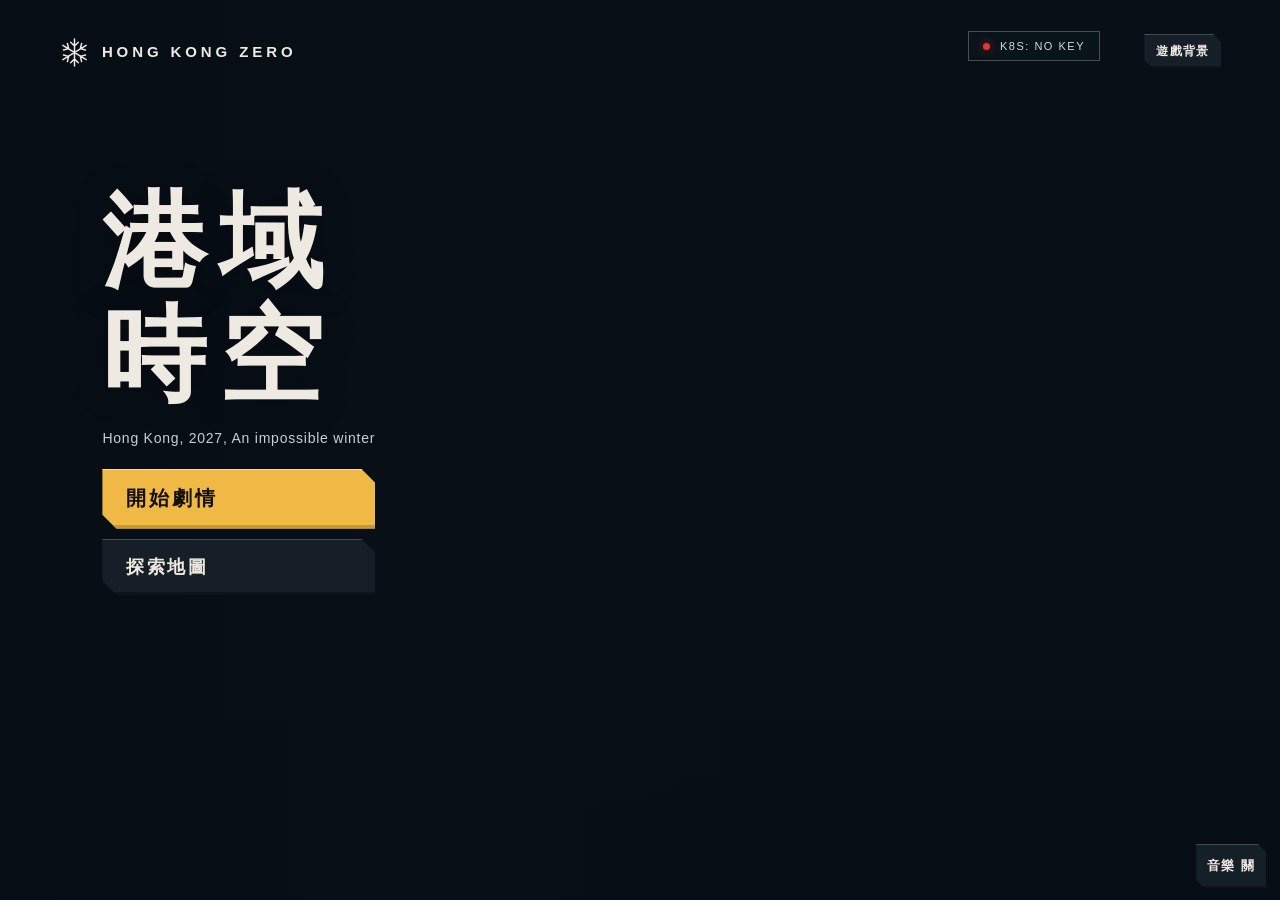
==== index.html @ 31a97dd7 "feat: Add Hong Kong Zero (hkzero) exercise client and update k8s-grader submodule" ====
<!doctype html>
<html lang="zh-Hant">
<head>
<meta charset="UTF-8"><meta name="viewport" content="width=device-width,initial-scale=1,viewport-fit=cover">
<meta name="theme-color" content="#101619"><link rel="icon" href="assets/icons/favicon.svg" type="image/svg+xml"><link rel="icon" href="assets/icons/favicon-32.png" sizes="32x32" type="image/png"><link rel="apple-touch-icon" href="assets/icons/apple-touch-icon.png"><title>港域時空 HONG KONG ZERO｜白夜銅鑼灣 Whiteout Causewaybay・逆火尖沙咀・風滿彌敦道</title>
<meta name="description" content="港域時空 Hong Kong Zero 是免費香港實景第一人稱射擊網頁遊戲，收錄《白夜銅鑼灣 Whiteout Causewaybay》、《逆火尖沙咀 Counterfire Tsim Sha Tsui》與《風滿彌敦道 Gale Nathan Road》。在 SOGO、電車軌、維港及旺角街區探索、完成任務，或自由雪夜漫遊。支援電腦與手機瀏覽器，無需安裝。">
<link rel="canonical" href="https://hongkongzero.com/">
<meta property="og:type" content="website">
<meta property="og:locale" content="zh_HK">
<meta property="og:title" content="港域時空 HONG KONG ZERO">
<meta property="og:description" content="港域時空 Hong Kong Zero 是免費香港實景第一人稱射擊網頁遊戲，收錄《白夜銅鑼灣 Whiteout Causewaybay》、《逆火尖沙咀 Counterfire Tsim Sha Tsui》與《風滿彌敦道 Gale Nathan Road》。在 SOGO、電車軌、維港及旺角街區探索、完成任務，或自由雪夜漫遊。支援電腦與手機瀏覽器，無需安裝。">
<meta property="og:url" content="https://hongkongzero.com/">
<meta property="og:image" content="https://hongkongzero.com/assets/illustrations/og-hong-kong-zero-v3.jpg">
<meta property="og:image:width" content="1200">
<meta property="og:image:height" content="630">
<meta property="og:image:type" content="image/jpeg">
<meta property="og:image:alt" content="港域時空 HONG KONG ZERO：大雪中駛向銅鑼灣的電車與夜街">
<meta name="twitter:card" content="summary_large_image">
<meta name="twitter:title" content="港域時空 HONG KONG ZERO">
<meta name="twitter:description" content="港域時空 Hong Kong Zero 是免費香港實景第一人稱射擊網頁遊戲，收錄《白夜銅鑼灣 Whiteout Causewaybay》、《逆火尖沙咀 Counterfire Tsim Sha Tsui》與《風滿彌敦道 Gale Nathan Road》。在 SOGO、電車軌、維港及旺角街區探索、完成任務，或自由雪夜漫遊。支援電腦與手機瀏覽器，無需安裝。">
<meta name="twitter:image" content="https://hongkongzero.com/assets/illustrations/og-hong-kong-zero-v3.jpg">

<link rel="stylesheet" href="./k8s-overlay.css">
<style>:root{color-scheme:dark;--paper:#eeeae1;--muted:#8f9a9e;--red:#bb423b;--line:#ffffff25}*{box-sizing:border-box}html,body{margin:0;width:100%;height:100%;overflow:hidden;background:#0c1115;color:var(--paper);font-family:"Helvetica Neue",Arial,"PingFang TC",sans-serif}button{font:inherit;color:inherit;cursor:pointer;border:0;border-radius:0;transition:background .2s,color .2s,transform .2s}button:focus-visible{outline:2px solid #ed7668;outline-offset:5px}button:active{transform:translateY(1px)}[hidden]{display:none!important}#world{display:block;width:100%;height:100%;touch-action:none;cursor:none}#vignette,#grain,#damage,#flash{position:fixed;inset:0;pointer-events:none}#vignette{background:radial-gradient(ellipse at 55% 47%,transparent 30%,#04090c99 100%)}#grain{opacity:.065;background-image:url("data:image/svg+xml,%3Csvg viewBox='0 0 160 160' xmlns='http://www.w3.org/2000/svg'%3E%3Cfilter id='n'%3E%3CfeTurbulence type='fractalNoise' baseFrequency='.9' numOctaves='3' stitchTiles='stitch'/%3E%3C/filter%3E%3Cpath fill='%23fff' filter='url(%23n)' opacity='.55' d='M0 0h160v160H0z'/%3E%3C/svg%3E");z-index:3}#damage{box-shadow:inset 0 0 150px 35px #a52320;opacity:0;z-index:4}#flash{background:#efb275;opacity:0;mix-blend-mode:screen;z-index:2}.screen{position:fixed;inset:0;z-index:5}#menu{background:linear-gradient(90deg,#090e14ed 0%,#0b1018c4 27%,#11171c40 56%,transparent 78%),linear-gradient(0deg,#090e14c7,transparent 25%)}.mast{position:absolute;left:4.6%;right:4.6%;top:34px;display:flex;justify-content:space-between;align-items:center}.brand{display:flex;align-items:center;gap:12px;font-size:13px;letter-spacing:3px;font-weight:600}.brand-mark{font-size:31px;line-height:1}.brand-sub{font-size:9px;letter-spacing:1.8px;color:#8f999e;margin-left:16px}.weather{font-size:11px;letter-spacing:2px;display:flex;align-items:center;gap:13px}.live-dot{width:5px;height:5px;background:#dae3dc;border-radius:50%;box-shadow:0 0 8px #fff6}.divider{color:#a7ada855}.weather-label{font-size:9px;color:#8d9da3;letter-spacing:1px}.title-block{position:absolute;left:8%;top:18%;}.eyebrow{display:flex;align-items:center;gap:14px;font-size:10px;letter-spacing:2px;color:#b6c0c2}.red-line{display:inline-block;width:28px;height:2px;background:var(--red)}h1{margin:25px 0 11px;font-family:"Songti TC","Noto Serif CJK TC","PMingLiU",serif;font-size:clamp(70px,8.1vw,128px);letter-spacing:.12em;line-height:1.08;font-weight:600;text-shadow:0 3px 35px #0004}h1 span{display:block;margin-top:2px}.english-title{font-size:13px;letter-spacing:6px;margin-top:23px;color:#c9cece}.intro{font-size:13px;line-height:2;color:#aab4b9;margin:28px 0 27px;letter-spacing:1.2px}.menu-actions{display:flex;gap:12px;flex-wrap:wrap}.primary,.secondary{height:49px;min-width:168px;padding:0 22px;display:flex;align-items:center;justify-content:space-between;gap:28px;font-size:12px;letter-spacing:1.2px}.primary{background:var(--paper);color:#171d22}.primary:hover{background:#fff}.primary span,.secondary span{font-size:19px}.secondary{border:1px solid #8b99985a;background:#1a22273b}.secondary:hover{background:#dbe5e01c}.entry-note{font-size:9px;color:#75878d;letter-spacing:1px;margin-top:16px}.location-card{position:absolute;right:5%;bottom:17%;width:236px;padding:20px 0 0;text-shadow:0 2px 9px #000}.location-kicker{font-size:9px;letter-spacing:2.5px;color:#c7d1d3}.location-name{font-size:25px;letter-spacing:4px;margin-top:15px}.location-name span{display:block;font-size:10px;color:#a5b2b7;letter-spacing:2px;margin-top:9px}.location-rule{height:1px;background:#bbc8cb55;margin:20px 0}.location-card p{color:#b3bfc3;font-size:11px;line-height:1.9;letter-spacing:1px}.location-card button{background:transparent;display:flex;justify-content:space-between;width:100%;padding:12px 0 0;font-size:10px;letter-spacing:2px}.location-card button:hover{color:#fff}.location-card button span{font-size:15px}#hud{position:fixed;inset:0;z-index:4;pointer-events:none;text-shadow:0 2px 10px #000}#hud button{pointer-events:auto}.hud-top{display:flex;justify-content:space-between;position:absolute;left:35px;right:35px;top:31px}.objective{border-left:2px solid #d2d8d7;padding-left:16px;display:flex;flex-direction:column;gap:9px}.overline{font-size:9px;letter-spacing:2px;color:#a4b2ba}.objective strong{font-size:17px;letter-spacing:3px;font-weight:500}.objective>span:last-of-type{font-size:10px;color:#b1bdc2;letter-spacing:1px}.top-actions{display:flex;align-items:flex-start;gap:14px}.top-actions button{font-size:10px;background:#0a101666;padding:9px 12px;letter-spacing:1px;border:1px solid #fff2}kbd{font:8px monospace;border:1px solid #ffffff40;padding:2px;margin-left:7px}#compass{position:absolute;top:31px;left:50%;transform:translateX(-50%);display:flex;gap:15px;color:#c1c9cc;font-size:9px;letter-spacing:2px}#compass b{color:#fff4;font-weight:300}#crosshair{position:absolute;left:50%;top:50%;width:0;height:0}#crosshair i{position:absolute;background:#f1eee6c7;width:8px;height:1px}#crosshair i:nth-child(1){left:-15px}#crosshair i:nth-child(2){left:7px}#crosshair i:nth-child(3){transform:rotate(90deg);left:-4px;top:-11px}#crosshair i:nth-child(4){transform:rotate(90deg);left:-4px;top:11px}#crosshair b{position:absolute;width:2px;height:2px;background:#fff;left:-1px;top:-1px}#hitmarker{position:absolute;top:50%;left:50%;width:0;height:0;transform:translate(-50%,-50%);opacity:0;--tick:#f4f1ea;--gap:9px;--len:9px}#hitmarker i{position:absolute;left:0;top:0;width:var(--len);height:1.5px;background:var(--tick);box-shadow:0 0 6px #000c;transform-origin:0 50%}#hitmarker i:nth-child(1){transform:rotate(-135deg) translateX(var(--gap))}#hitmarker i:nth-child(2){transform:rotate(-45deg) translateX(var(--gap))}#hitmarker i:nth-child(3){transform:rotate(45deg) translateX(var(--gap))}#hitmarker i:nth-child(4){transform:rotate(135deg) translateX(var(--gap))}#hitmarker.head{--tick:#f2c46a}#hitmarker.kill{--tick:#ff4a3a;--gap:12px;--len:13px}#hitmarker.kill i{height:2.5px;box-shadow:0 0 10px #ff3a2899,0 0 6px #000c}#notification{position:absolute;left:50%;top:26%;transform:translateX(-50%);font-size:14px;letter-spacing:3px;text-align:center;opacity:0;transition:opacity .3s;width:80%}#notification.show{opacity:1}#interaction{position:absolute;left:50%;top:61%;transform:translateX(-50%);font-size:12px;letter-spacing:2px;color:#d5e9e1}.hud-bottom{position:absolute;bottom:31px;left:35px;right:35px;display:flex;align-items:flex-end;justify-content:space-between}.health-panel{width:150px}.health-value{display:flex;gap:10px;align-items:baseline;margin-top:6px}.health-value>span{font-size:20px;color:#b8cac6}.health-value strong{font-size:33px;font-weight:300;font-variant-numeric:tabular-nums}.health-value small{font-size:9px;color:#a2b1b8}.health-track{height:2px;width:120px;background:#fff2;margin-top:9px}.health-track i{display:block;background:#d6e1dc;width:100%;height:100%;transition:width .2s}.bottom-hint{font-size:9px;letter-spacing:1.5px;color:#acb9be;padding-bottom:4px}.bottom-hint span{margin:0 10px;color:#fff4}.ammo-panel{text-align:right}.ammo-panel strong{font-size:44px;font-weight:300;font-variant-numeric:tabular-nums;letter-spacing:2px}.ammo-total{font-size:17px;color:#8e9da5}.ammo-panel>span:last-child{font-size:8px;letter-spacing:2px;color:#99a8ae}#reload-progress{position:absolute;left:50%;top:56%;width:80px;height:2px;transform:translateX(-50%);background:#fff2;display:none}#reload-progress i{height:100%;display:block;background:#dce8e2}#radar{position:absolute;right:35px;top:110px;width:115px;height:115px;opacity:.8}.modal-backdrop{position:fixed;inset:0;z-index:10;background:#071017c9;backdrop-filter:blur(12px);display:grid;place-items:center;padding:24px}.modal{width:min(100%,420px)}.modal h2{font-family:"Songti TC",serif;font-size:48px;letter-spacing:6px;font-weight:500;margin:20px 0}.modal p{font-size:12px;line-height:2;color:#aabac2;margin-bottom:25px;letter-spacing:1px}.modal>.primary,.modal>.secondary{width:100%;margin-top:10px}.modal-note{font-size:10px!important;line-height:2;color:#7e939d!important;margin-top:23px;letter-spacing:.5px}.control-row{display:flex;justify-content:space-between;border-bottom:1px solid #fff2;padding:13px 0;font-size:11px;color:#99adb8}.control-row b{color:#d5dedf;letter-spacing:1px;font-size:10px}.help-modal h2{font-size:40px;margin-bottom:18px}.help-modal p{margin:20px 0 10px}.results-grid{display:grid;grid-template-columns:1fr 1fr 1fr;border-top:1px solid #fff2;border-bottom:1px solid #fff2;padding:24px 0;margin:25px 0}.results-grid span{display:block;font-size:10px;color:#9daeb7;letter-spacing:2px}.results-grid strong{font-size:30px;display:block;margin-top:12px;font-weight:300}#boot,#error{position:fixed;inset:0;z-index:25;background:#10171c;display:flex;flex-direction:column;align-items:center;justify-content:center}#boot p{letter-spacing:8px;margin:22px 0 10px;font-family:"Songti TC",serif;font-size:22px}#boot small{font-size:10px;letter-spacing:2px;color:#7b919c}#error{padding:32px;text-align:center}#error p{line-height:2;color:#aabac3}#touch-controls{display:none}body.is-exploring .ammo-panel{opacity:1}@media(max-height:730px) and (min-width:801px){.title-block{top:20%}h1{font-size:84px;margin-top:18px}.english-title{margin-top:14px}.intro{margin:18px 0;font-size:12px}.location-card{bottom:14%}}@media(max-width:800px){.brand-sub,.weather-label,.location-card{display:none}.mast{top:23px;left:6%;right:6%}.brand{font-size:11px;gap:9px;letter-spacing:2px}.weather{font-size:9px;gap:7px;letter-spacing:1px}.title-block{left:8%;top:22%}h1{font-size:clamp(66px,15vw,105px)}.eyebrow{font-size:8px;letter-spacing:1.4px}.english-title{font-size:11px;letter-spacing:4px}.intro{font-size:12px}.menu-actions{gap:9px}.primary,.secondary{min-width:140px;padding:0 17px;font-size:11px}.entry-note{font-size:8px}.hud-top{left:20px;right:20px;top:20px}.hud-bottom{left:20px;right:20px;bottom:25px}.bottom-hint,#compass{display:none}#radar{top:90px;right:20px;width:80px;height:80px}.top-actions{gap:5px}.top-actions button{font-size:9px;padding:8px}.objective strong{font-size:14px}.objective{gap:7px;padding-left:12px}.objective>span:last-of-type{font-size:9px}.overline{font-size:8px}.health-panel{width:120px}.ammo-panel strong{font-size:35px}}@media(max-height:550px){.title-block{top:21%;}.title-block h1{font-size:58px;display:flex;gap:4px;margin:15px 0}.title-block h1 span{display:inline}.english-title{margin-top:5px;font-size:9px}.intro{margin:13px 0;font-size:10px}.primary,.secondary{height:39px}.entry-note{margin-top:10px}.location-card{display:none}.mast{top:15px}.modal h2{font-size:32px;margin:12px 0}.modal p{margin:10px 0}.modal-note{margin-top:10px}.control-row{padding:7px}.help-modal{max-height:95vh;overflow:auto}.hud-bottom{bottom:18px}}

.fire-hint{margin-bottom:12px;font-size:12px;letter-spacing:.5px;color:#eeeae1;text-shadow:0 1px 4px #000,0 2px 12px #000}.fire-hint small{display:block;margin-top:4px;font-size:10px;color:#b9c6cc}body.is-exploring .fire-hint{display:block}

.map-backdrop{position:fixed;inset:0;z-index:15;background:#071017ed;display:grid;place-items:center;padding:18px;backdrop-filter:blur(10px)}.map-sheet{width:min(720px,100%);height:100%;max-height:1050px;display:flex;flex-direction:column;min-height:0}.map-header{display:flex;align-items:center;justify-content:space-between;gap:16px}.map-header h2{font-size:26px;letter-spacing:4px;margin:8px 0}.map-header p{font-size:12px;color:#adbdbf;margin:0 0 12px}.map-header button{background:#20313a;border:1px solid #b3c4c44d;padding:12px;font-size:11px;white-space:nowrap}#map-canvas{display:block;min-height:0;flex:1;width:100%;object-fit:contain}.map-legend{display:flex;justify-content:center;gap:20px;padding-top:12px;font-size:11px;color:#faf6de}.enemy-key{color:#ef927d}.exit-key{color:#b0f0cd}.map-note{text-align:center;font-size:10px;line-height:1.8;letter-spacing:1px;color:#9bafb7;margin:10px 0 0}@media(max-width:600px){.map-header h2{font-size:21px}.map-header button{padding:9px}.map-legend{gap:12px;font-size:10px}.fire-hint{font-size:10px}.health-panel{width:100px}.hud-top{left:14px;right:14px}.top-actions kbd{display:none}.objective strong{font-size:12px;letter-spacing:1px}.objective{max-width:52%}.objective>span:last-of-type{line-height:1.6}}

#hud::before{content:"";position:absolute;inset:0;z-index:-1;pointer-events:none;background:linear-gradient(0deg,#071018a8,transparent 25%,transparent 78%,#07101855)}.fire-hint{display:inline-block;padding:7px 10px;background:#0b1b27b8;border-left:2px solid #d6e6ed}.ammo-panel{color:#f5f3ed}.ammo-panel .overline,.ammo-panel #reload-label{color:#d1dce3}

.map-note a{color:#c6d6df;text-underline-offset:3px}

.quality-setting{display:flex;align-items:center;gap:12px;margin:18px 0 10px;font-size:12px;color:#c4cecf;letter-spacing:.06em}.quality-setting select{font:inherit;color:#eeeae1;background:#172129;border:1px solid #ffffff40;padding:7px 10px;border-radius:2px}.quality-setting select:focus-visible{outline:2px solid #d88b75;outline-offset:3px}
@media(max-height:730px) and (min-width:801px){.title-block{top:17%}.title-block h1{font-size:74px}.title-block .entry-note{margin-top:8px}}
/* Composited motion starts before the large offline model bundle is parsed. */
#boot{overflow:hidden;background:radial-gradient(ellipse at 50% 40%,#1c303a 0%,#0b1219 70%);isolation:isolate}#boot .eyebrow{font-size:10px;letter-spacing:.3em;color:#92a6b2;margin-top:32px}#boot>p{margin:19px 0 25px;font-size:27px;letter-spacing:.38em}.boot-emblem{position:relative;width:78px;height:78px;display:grid;place-items:center}.boot-emblem span{font-size:42px;color:#e2e8e2;width:100%;height:100%;display:flex;align-items:center;justify-content:center;animation:snow-turn 16s linear infinite;will-change:transform}.boot-emblem i{position:absolute;inset:0;border:1px solid #809ca832;border-top-color:#cddcdd;border-radius:50%;animation:snow-turn 2.4s linear infinite;will-change:transform}.boot-track{height:2px;width:min(260px,65vw);background:#819aab29;overflow:hidden;margin-bottom:20px}.boot-track i{display:block;width:0;height:100%;background:#e0e7de;transition:width .15s linear}#boot-percent{font-size:12px;color:#dbe5e8;font-variant-numeric:tabular-nums;margin:-12px 0 14px}#boot small{font-size:12px;color:#b3c2c9;letter-spacing:.13em}.boot-note{margin-top:11px;font-size:10px;color:#728793;letter-spacing:.08em}.boot-snow{position:absolute;inset:0;z-index:-1;overflow:hidden;pointer-events:none}.boot-snow i{position:absolute;inset:-100% -10% 0;background-image:radial-gradient(circle at 10% 20%,#e9f4f9 1px,transparent 2px),radial-gradient(circle at 70% 60%,#cde0ee 1px,transparent 2px),radial-gradient(circle at 45% 90%,#a5c2d2 1px,transparent 2px);background-size:251px 271px;opacity:.24;animation:boot-fall 15s linear infinite;will-change:transform}.boot-snow i:nth-child(2){background-size:383px 367px;animation-duration:22s;animation-delay:-9s;opacity:.16}.boot-snow i:nth-child(3){background-size:173px 223px;animation-duration:10s;animation-delay:-4s;opacity:.1}@keyframes snow-turn{to{transform:rotate(360deg)}}@keyframes loading-sweep{from{transform:translateX(-110%)}to{transform:translateX(350%)}}@keyframes boot-fall{to{transform:translate(4%,50%)}}.briefing-screen{z-index:12;overflow:auto;display:grid;place-items:center;padding:32px;background:linear-gradient(110deg,#0b131cf5,#101c27ef 60%,#122332d9)}.briefing-sheet{width:min(740px,100%);padding:20px 0}.briefing-meta{color:#c4a681;font-size:12px;letter-spacing:.22em;margin:27px 0 15px}.briefing-sheet h2{font-family:'Songti TC','Noto Serif TC',serif;font-size:clamp(29px,4vw,46px);font-weight:500;letter-spacing:.12em;line-height:1.45;margin:0 0 22px}.briefing-story{font-size:14px;line-height:1.95;color:#c2ced3;max-width:650px;margin:10px 0}.briefing-order{border-left:2px solid #b58964;padding:14px 20px;margin:24px 0;background:#b1c5d209}.briefing-order>span{font-size:10px;letter-spacing:.22em;color:#c4a681;display:block;margin-bottom:8px}.briefing-order strong{font-size:19px;letter-spacing:.1em;font-weight:500}.briefing-order p{font-size:12px;color:#98adb9;line-height:1.8;margin:8px 0 0}.briefing-controls{display:flex;flex-wrap:wrap;gap:9px 24px;font-size:11px;color:#879da9;line-height:1.8}.briefing-controls b{color:#c8d4d8;font-weight:500}.briefing-actions{display:flex;gap:12px;margin-top:25px}.briefing-actions .primary{width:230px}.briefing-actions .secondary{width:100px}.briefing-fiction{display:block;font-size:10px;color:#778a96;margin-top:17px;letter-spacing:.06em}@media(max-height:750px){.briefing-screen{padding:16px 30px}.briefing-sheet{padding:4px 0}.briefing-meta{margin-top:17px}.briefing-sheet h2{font-size:30px;margin-bottom:12px}.briefing-order{margin:16px 0}.briefing-actions{margin-top:16px}}@media(prefers-reduced-motion:reduce){.boot-snow i,.boot-emblem span,.boot-emblem i,.boot-track i{animation:none}.boot-track i{transition:none}}

/* Narrative illustrations remain DOM images: no WebGL textures or live effects. */
.illustrated-screen{isolation:isolate;background:#0a1118;overflow-y:auto;display:flex;align-items:center;justify-content:flex-start;padding:48px 6%;backdrop-filter:none}
.story-art{position:fixed;inset:0;width:100%;height:100%;object-fit:cover;object-position:65% center;z-index:-2;pointer-events:none}
.illustrated-screen::before{content:"";position:fixed;inset:0;z-index:-1;pointer-events:none;background:linear-gradient(90deg,#080f17fa 0%,#080f17f2 30%,#080f17d9 43%,#080f1750 65%,#080f1710 100%),linear-gradient(0deg,#070d1666,transparent 30%)}
.illustrated-screen .briefing-sheet{width:min(510px,46%);padding:0;margin:auto 0}
.illustrated-screen .briefing-story{color:#cbd4d9;font-size:13px}
.illustrated-screen .briefing-sheet h2{font-size:clamp(30px,3.2vw,46px)}
.illustrated-screen .briefing-order{background:#0e1b2599}
.illustrated-screen .briefing-controls{color:#a6b9c3}
.illustrated-screen .briefing-fiction{color:#9aadb7}
.illustrated-screen .result-modal{width:min(430px,43%);margin:auto 0}
.illustrated-screen .result-modal h2{font-size:clamp(34px,4.4vw,60px)}
.illustrated-screen .result-modal p{color:#cad4d9}
@media(max-width:800px){
 .illustrated-screen{display:block;padding:0 0 28px}
 .illustrated-screen .story-art{position:relative;display:block;width:100%;height:34vh;min-height:190px;object-position:center 58%;z-index:0}
 .illustrated-screen::before{display:none}
 .illustrated-screen .briefing-sheet,.illustrated-screen .result-modal{width:auto;max-width:560px;margin:0 auto;padding:24px}
 .illustrated-screen .briefing-meta{margin-top:18px}
 .illustrated-screen .briefing-sheet h2{font-size:30px}
 .illustrated-screen .briefing-actions .primary{width:auto;flex:1;min-width:0}
 .illustrated-screen .briefing-actions .secondary{width:auto;min-width:90px}
}
@media(min-width:801px) and (max-height:720px){
 .illustrated-screen{padding:25px 5%}
 .illustrated-screen .briefing-sheet{width:48%}
 .illustrated-screen .briefing-meta{margin:14px 0 10px}
 .illustrated-screen .briefing-sheet h2{font-size:30px;margin-bottom:12px}
 .illustrated-screen .briefing-order{margin:14px 0;padding:10px 16px}
}

/* Phone input is selected alongside the mobile asset budget, before loading. */
.touch-copy{display:none}.touch-mode .touch-copy{display:block}.touch-mode .desktop-copy{display:none}.touch-mode .briefing-controls.touch-copy{display:flex}
html,body{overscroll-behavior:none;touch-action:manipulation}button{touch-action:manipulation}
.touch-mode{--safe-left:max(14px,env(safe-area-inset-left));--safe-right:max(14px,env(safe-area-inset-right));--safe-top:max(10px,env(safe-area-inset-top));--safe-bottom:max(12px,env(safe-area-inset-bottom));-webkit-user-select:none;user-select:none;-webkit-touch-callout:none}
.touch-mode #grain{display:none}.touch-mode #touch-controls{display:block;position:absolute;inset:0;pointer-events:none}
#touch-move-zone{position:absolute;pointer-events:auto;touch-action:none;left:var(--safe-left);bottom:calc(var(--safe-bottom) + 25px);width:185px;height:180px;display:grid;place-items:center}
#touch-stick{width:110px;height:110px;border:1px solid #c9dce35c;border-radius:50%;background:#0c1b2566;position:relative;display:grid;place-items:center;color:#d3e0e4;font-size:11px}
#touch-stick i{position:absolute;width:46px;height:46px;border:1px solid #d9e5e4a0;border-radius:50%;background:#d9e5e422;transform:translate(var(--stick-x,0px),var(--stick-y,0px));pointer-events:none}
#touch-stick span{pointer-events:none}#touch-stick small{position:absolute;top:-23px;white-space:nowrap;font-size:10px}#touch-stick.sprinting{border-color:#d9b881;background:#8a694c50}
.touch-actions{position:absolute;right:var(--safe-right);bottom:calc(var(--safe-bottom) + 35px);width:186px;height:160px;pointer-events:none}
.touch-actions button{position:absolute;pointer-events:auto;touch-action:none;border:1px solid #ccdae377;background:#10212caa;border-radius:50%;width:52px;height:52px;font-size:11px;padding:0;min-width:0;box-shadow:0 2px 12px #0003}
#touch-fire{right:8px;bottom:0;width:84px;height:84px;border-color:#ead4b9;background:#1a2933c9;font-size:12px;display:flex;flex-direction:column;align-items:center;justify-content:center;gap:2px}
#touch-fire b{font-size:24px;font-weight:400;line-height:1}#touch-fire small{font-size:8px;color:#bdcad0}#touch-fire.held{background:#825f37bb}
/* The right thumb's half ring round 開火 (Arthur 2026-09-28): going round it from the top, 瞄準 above, 換彈 upper left,
   蹲下 (src/crouch-controls.mjs) left and 跳躍 lower left, each 52 px button 92-97 px from the fire button's centre and
   6 px from the next. Offsets run from the cluster's bottom right corner, where 開火 sits, so the ring is the same held
   either way and at every cluster size. With grenades on, the ring widens for one more (below). */
#touch-aim{right:1px;bottom:105px}#touch-aim[aria-pressed=true]{background:#976c3acc;border-color:#f2d3a2}#touch-reload{right:59px;bottom:104px}#touch-jump{right:121px;bottom:12px}
.touch-mode .hud-top{left:var(--safe-left);right:var(--safe-right);top:var(--safe-top)}.touch-mode .top-actions{gap:6px}.touch-mode .top-actions button{min-height:44px;min-width:44px;padding:8px;font-size:11px}.touch-mode kbd,.touch-mode .bottom-hint,.touch-mode .fire-hint,.touch-mode .health-panel>.overline,.touch-mode .ammo-panel>.overline{display:none}
.touch-mode .objective{padding-left:9px;gap:5px;max-width:48%}.touch-mode .objective strong{font-size:13px;letter-spacing:1px}.touch-mode .objective .overline{font-size:8px;letter-spacing:.5px}
.touch-mode .hud-bottom{left:calc(var(--safe-left) + 14px);right:calc(var(--safe-right) + 16px);bottom:var(--safe-bottom);align-items:center}
.touch-mode .health-value{margin:0;gap:5px}.touch-mode .health-value strong{font-size:23px}.touch-mode .health-value small{font-size:8px}.touch-mode .health-track{width:85px;margin-top:3px}.touch-mode .ammo-panel>div:not(.fire-hint){display:inline}.touch-mode .ammo-panel strong{font-size:25px}.touch-mode .ammo-total{font-size:12px}.touch-mode #reload-label{display:inline-block;margin-left:8px;font-size:9px;letter-spacing:0}
.touch-mode #radar{top:calc(var(--safe-top) + 56px);right:var(--safe-right);width:66px;height:66px}.touch-mode #compass{display:flex;top:calc(var(--safe-top) + 126px);left:auto;right:var(--safe-right);transform:none;font-size:10px;letter-spacing:1px;white-space:nowrap}.touch-mode #notification{font-size:11px;letter-spacing:.5px;top:29%;width:70%}.touch-mode #interaction{font-size:10px;letter-spacing:.5px;top:61%;white-space:nowrap}
.touch-guide{border-left:2px solid #be9b73;padding:12px 15px;margin:16px 0;background:#12212c99}.touch-guide strong{font-size:13px;color:#e6d2b7}.touch-guide p{font-size:12px!important;line-height:1.8!important;margin:8px 0!important;color:#c4d1d8!important}
.sensitivity-setting{font-size:12px;margin:16px 0}.sensitivity-setting input{display:block;width:100%;height:44px;accent-color:#ccb08d}
/* View options (src/view-settings.mjs): two checkboxes on one row under the sliders. */
.toggle-settings{display:flex;flex-wrap:wrap;gap:6px 22px;margin:4px 0 14px}.toggle-setting{display:flex;align-items:center;gap:8px;min-height:44px;font-size:12px;color:#c4cecf;cursor:pointer}.toggle-setting input{width:20px;height:20px;margin:0;accent-color:#ccb08d}[data-fov-value]{float:right;color:#c4cecf}
/* Music and effects volume (src/audio-settings.mjs): the percentage sits at the right of the label. */
[data-volume-value]{float:right;color:#c4cecf}
.touch-mode .modal-backdrop,.touch-mode .map-backdrop{padding:var(--safe-top) var(--safe-right) var(--safe-bottom) var(--safe-left);backdrop-filter:none}
.touch-mode .modal{max-height:100%;overflow:auto;padding:12px 4px}.touch-mode .primary,.touch-mode .secondary{min-height:46px}.touch-mode .map-note{font-size:9px;line-height:1.5}.touch-mode .map-legend{gap:8px;font-size:9px;flex-wrap:wrap}.touch-mode .map-header h2{font-size:18px}.touch-mode .map-header p{margin-bottom:6px}
.touch-mode #menu{overflow:auto;padding:75px var(--safe-right) 32px var(--safe-left)}.touch-mode .title-block{position:relative;left:auto;top:auto;max-width:520px;margin:0 auto}.touch-mode .mast{top:var(--safe-top);left:var(--safe-left);right:var(--safe-right)}.touch-mode .location-card{display:block;position:relative;inset:auto;width:auto;max-width:520px;margin:12px auto 0;padding:0}.touch-mode .location-card>*:not(button){display:none}.touch-mode #controls{min-height:44px;padding:10px 0}.touch-mode .title-block h1{font-size:68px}.touch-mode .intro{margin:18px 0}.touch-mode .entry-note{font-size:10px;line-height:1.7}.touch-mode .brand-sub,.touch-mode .weather-label{display:none}
.touch-mode .illustrated-screen{padding-bottom:var(--safe-bottom)}.touch-mode .illustrated-screen .briefing-sheet,.touch-mode .illustrated-screen .result-modal{padding-left:max(24px,env(safe-area-inset-left));padding-right:max(24px,env(safe-area-inset-right))}
@media(orientation:landscape) and (max-height:550px){
 .touch-mode #menu{padding-top:60px}.touch-mode .title-block{margin:0 5%;max-width:600px}.touch-mode .title-block h1{font-size:52px;margin:12px 0 8px}.touch-mode .english-title{display:none}.touch-mode .intro{margin:8px 0;font-size:11px}.touch-mode .quality-setting{margin:10px 0}.touch-mode .location-card{margin:0 5%;max-width:600px}.touch-mode .brand{font-size:11px}.touch-mode .eyebrow{font-size:8px}
 .touch-mode #touch-move-zone{height:145px;width:155px;bottom:calc(var(--safe-bottom) + 14px)}.touch-mode .touch-actions{bottom:calc(var(--safe-bottom) + 28px);height:148px}.touch-mode #touch-stick{width:96px;height:96px}.touch-mode #notification{top:24%}
 .touch-mode .illustrated-screen{display:block;padding:var(--safe-top) var(--safe-right) var(--safe-bottom) var(--safe-left)}.touch-mode .illustrated-screen .story-art{position:fixed;inset:0;width:100%;height:100%;min-height:0;z-index:-2;object-position:70% center}.touch-mode .illustrated-screen::before{display:block;background:linear-gradient(90deg,#08111bf2,#08111bd9 55%,#08111b50)}.touch-mode .illustrated-screen .briefing-sheet,.touch-mode .illustrated-screen .result-modal{width:min(510px,80%);margin:0;padding:18px 20px}.touch-mode .illustrated-screen .briefing-sheet h2{font-size:27px}
}
@media(orientation:portrait){.touch-mode #touch-move-zone{width:155px;height:160px}.touch-mode .touch-actions{width:170px}.touch-mode .hud-top{gap:9px}.touch-mode .objective{flex:1 1 0;min-width:0;max-width:none}.touch-mode .top-actions{flex:none;margin-left:auto}.touch-mode #radar{top:calc(var(--safe-top) + 115px)}.touch-mode #compass{top:calc(var(--safe-top) + 185px)}.touch-mode .illustrated-screen .story-art{height:28vh}.touch-mode #notification{top:32%}}
@media(prefers-reduced-motion:reduce){button{transition:none}}

body.touch-mode #hud .fire-hint{display:none}

#boss-hud{position:absolute;top:105px;left:50%;transform:translateX(-50%);width:min(330px,40vw);text-align:center;color:#edc4a0;font-size:12px;letter-spacing:2px}#boss-hud>div{height:6px;margin-top:8px;background:#0b121bcc;border:1px solid #cbb29a55}#boss-health{display:block;height:100%;background:#c16647;transition:width .15s}.touch-mode #boss-hud{top:83px;font-size:10px;width:40%;letter-spacing:.5px}

#interaction.danger{color:#ffad93;background:#301812dd;padding:8px 12px;border:1px solid #cf7259}#incoming-direction{position:fixed;left:50%;top:50%;width:180px;height:180px;pointer-events:none;z-index:8;opacity:0;text-align:center;color:#ff8364;font-size:24px}#incoming-direction span{display:block;transform:rotate(180deg)}

/* Every modal scrolls inside its backdrop when taller than the window (touch mode also scrolls the sheet itself); a sheet that fits stays centred. The help sheet had no desktop rule and cut off its settings and 明白 at 1280x720 (Codex QA 2026-09-27). */
.modal-backdrop{overflow-y:auto;place-items:start center}.modal-backdrop>.modal{margin:auto}
#pause{overflow-y:auto;place-items:start center}#pause>.modal{margin:auto}#pause-feedback{margin-top:20px;border-top:1px solid #ffffff30;padding-top:16px}#pause-feedback summary{cursor:pointer;font-size:14px;padding:8px 0}#feedback-fields{border:0;padding:12px 0 0;margin:0}#feedback-fields legend{font-size:15px}#feedback-fields>label{font-size:12px}#feedback-comment{box-sizing:border-box;width:100%;margin-top:8px;background:#17242c;color:#eeeae1;border:1px solid #667780;padding:10px;font:14px/1.5 sans-serif;resize:vertical}.feedback-stars{display:flex;gap:8px;margin:8px 0 16px}.feedback-stars label{position:relative;cursor:pointer}.feedback-stars input{position:absolute;opacity:0;width:100%;height:100%;margin:0}.feedback-stars span{display:block;font-size:32px;color:#78888f;padding:4px}.feedback-stars label.filled span{color:#e6bd73}.feedback-stars input:focus-visible+span{outline:2px solid #eeeae1}.feedback-trap{position:absolute;width:1px;height:1px;overflow:hidden;clip-path:inset(50%)}#feedback-form .feedback-note{font-size:11px;margin:10px 0}#feedback-status{font-size:12px;margin:10px 0}#feedback-submit:disabled{opacity:.5}
/* Vector symbols stay monochrome on iOS; never use emoji glyphs for controls. */
.snow-symbol{width:1em;height:1em;fill:none;stroke:currentColor;stroke-width:2.3;stroke-linecap:round;stroke-linejoin:round;vertical-align:middle}.arrow-symbol{width:22px;height:22px;fill:none;stroke:currentColor;stroke-width:1.6;stroke-linecap:round;stroke-linejoin:round}.boot-emblem .snow-symbol{width:44px;height:44px;display:block;vertical-align:top}button{-webkit-appearance:none;appearance:none}
.touch-mode #briefing{display:flex;flex-direction:column;height:100dvh;overflow:hidden;padding:0;background:#09121a}.touch-mode #briefing .story-art{position:relative;inset:auto;width:100%;height:24%;min-height:0;flex:0 0 24%;object-fit:cover;object-position:50% 55%;z-index:0}.touch-mode #briefing::before{display:none}.touch-mode #briefing .briefing-sheet{position:relative;display:flex;flex-direction:column;flex:1;min-height:0;overflow-y:auto;width:100%;max-width:600px;margin:0 auto;padding:16px max(22px,env(safe-area-inset-right)) max(16px,env(safe-area-inset-bottom)) max(22px,env(safe-area-inset-left))}.touch-mode #briefing .eyebrow{font-size:8px;letter-spacing:1.2px}.touch-mode #briefing .briefing-meta{font-size:10px;margin:10px 0 0}.touch-mode #briefing h2{font-size:26px;letter-spacing:2px;line-height:1.25;margin:12px 0}.touch-mode #briefing .mobile-story{font-size:13px;line-height:1.65;margin:0;color:#cbd4d9}.touch-mode #briefing .briefing-order{margin:14px 0 8px;padding:10px 14px}.touch-mode #briefing .briefing-order>span{font-size:9px}.touch-mode #briefing .briefing-order strong{font-size:17px;line-height:1.45;letter-spacing:1px}.touch-mode #briefing .briefing-actions{margin-top:18px;display:flex;gap:10px;flex-shrink:0}.touch-mode #briefing .briefing-actions .primary{min-height:48px;flex:1;background:#eeeae1;color:#151f26;font-weight:600;padding:0 18px;font-size:14px}.touch-mode #briefing .briefing-actions .secondary{min-width:70px;width:70px;padding:0 14px;min-height:48px}.touch-mode #briefing .briefing-fiction{display:none}
@media(orientation:landscape){.touch-mode #briefing{flex-direction:row}.touch-mode #briefing .story-art{width:35%;height:100%;flex:0 0 35%}.touch-mode #briefing .briefing-sheet{padding:12px 22px;max-width:none}.touch-mode #briefing .eyebrow,.touch-mode #briefing .briefing-meta{display:none}.touch-mode #briefing h2{font-size:23px;margin:0 0 8px}.touch-mode #briefing .briefing-order{margin:8px 0;padding:7px 12px}}
@media(max-height:660px) and (orientation:portrait){.touch-mode #briefing .story-art{height:18%;flex-basis:18%}.touch-mode #briefing .briefing-meta{display:none}.touch-mode #briefing .briefing-order{margin:8px 0}.touch-mode #briefing h2{font-size:23px;margin:8px 0}}

.result-cta{border-top:1px solid var(--line);margin-top:24px;padding-top:18px;text-align:left}
.result-cta .cta-lead{font-size:12px;letter-spacing:1.2px;color:#cad4d9;margin:0 0 14px}
.subscribe-cta .primary{width:100%;margin-top:10px}
.subscribe-cta .cta-status{font-size:12px;line-height:1.7;color:#cad4d9;margin:10px 0 0;letter-spacing:.4px;overflow-wrap:anywhere}
.subscribe-cta .cta-note{font-size:10px;line-height:1.85;color:#7e939d;margin:14px 0 0;letter-spacing:.2px}
.subscribe-cta .cta-note a,.feedback-note a{color:#b3c4cb}
.subscribe-fields{border:0;padding:0;margin:0;min-width:0}
.subscribe-fields>label{display:block;font-size:11px;color:#9daeb7;letter-spacing:.6px;margin-top:18px}
.subscribe-email{box-sizing:border-box;width:100%;margin-top:9px;background:#17242c;color:var(--paper);border:1px solid #667780;padding:11px;font:14px/1.5 sans-serif}
.subscribe-email::placeholder{color:#6d7f88}
.subscribe-fields:disabled{opacity:.6}
.subscribe-submit:disabled{opacity:.5}
button span.mute-label{font:inherit;display:inline;position:static;margin:0;padding:0}
#pause-subscribe{margin-top:12px;border-top:1px solid #ffffff30;padding-top:8px}
#pause-subscribe summary{cursor:pointer;font-size:14px;padding:8px 0}
#pause-subscribe .subscribe-fields>label{margin-top:10px}
.subscribe-consent{display:flex;gap:14px;align-items:flex-start;font-size:11px;line-height:1.7;color:#9daeb7;margin-top:13px;cursor:pointer}
.subscribe-consent input{flex:0 0 auto;width:15px;height:15px;margin:2px 4px 0 0;accent-color:#e6bd73}
.subscribe-trap{position:absolute;width:1px;height:1px;overflow:hidden;clip-path:inset(50%)}

/* Co-op (behind ?coop=1): one column, one primary action per screen, the room code as the hero. */
.coop-panel{margin-top:22px;max-width:400px;color:#c4cecf}
.coop-panel .eyebrow{margin-bottom:12px}
.coop-title{font-size:26px;font-weight:500;letter-spacing:.14em;margin:0 0 18px;color:#eeeae1}
.coop-field{display:block;font-size:11px;letter-spacing:.18em;color:#9daeb7;margin:0 0 6px}
.coop-input{display:block;width:100%;height:46px;box-sizing:border-box;font:inherit;font-size:15px;color:#eeeae1;background:#121b22cc;border:1px solid #ffffff40;padding:0 14px;border-radius:2px;letter-spacing:.08em;margin-bottom:14px}
.coop-input:focus{outline:none;border-color:#e6bd73}
.coop-code-input{width:128px;text-transform:uppercase;font-size:18px;letter-spacing:.34em;text-align:center;margin:0}
.coop-panel .primary,.coop-panel .secondary{width:100%;margin:0;height:49px;justify-content:space-between}
.coop-or{display:flex;align-items:center;gap:12px;margin:14px 0;color:#7e939d;font-size:11px;letter-spacing:.2em}
.coop-or::before,.coop-or::after{content:"";flex:1;height:1px;background:#ffffff1f}
.coop-join{display:flex;gap:10px;align-items:stretch}
.coop-join .secondary{flex:1;height:46px;min-width:0}
.coop-text{display:inline-flex;align-items:center;gap:8px;background:transparent;border:0;padding:12px 0;min-height:44px;color:#9daeb7;font-size:11px;letter-spacing:.18em;cursor:pointer}
.coop-text:hover,.coop-text:focus-visible{color:#fff;outline:none}
.back-symbol,.copy-symbol,.share-symbol{width:1em;height:1em;fill:none;stroke:currentColor;stroke-width:1.8;stroke-linecap:round;stroke-linejoin:round}
.share-symbol{width:18px;height:18px}
.coop-room{display:flex;align-items:center;gap:22px;margin:4px 0 18px}
.coop-code{display:inline-flex;align-items:center;gap:12px;background:transparent;border:0;padding:6px 0;cursor:pointer;color:#f2d0a0;min-height:44px}
.coop-code strong{font-size:44px;font-weight:300;letter-spacing:.32em;line-height:1;text-shadow:0 2px 12px #0008}
.coop-code .copy-symbol{width:20px;height:20px;color:#9daeb7;transition:color .2s}
.coop-code:hover .copy-symbol,.coop-code:focus-visible .copy-symbol{color:#fff}
.coop-code:focus-visible{outline:none}
.coop-qr{display:block;width:120px;height:120px;background:#fff;border-radius:2px;flex:0 0 auto}
.coop-seats{list-style:none;padding:0;margin:0 0 14px;display:grid;gap:6px}
.coop-seats li{display:flex;align-items:center;justify-content:space-between;height:40px;padding:0 12px;border:1px solid #ffffff22;border-radius:2px;font-size:13px;letter-spacing:.08em;color:#eeeae1;background:#0d141980}
.coop-seats li.coop-empty{border-style:dashed;border-color:#ffffff14;background:transparent}
.coop-seats li.coop-off{color:#6d8a99;border-color:#ffffff14}
.coop-seats .coop-tag{font-size:10px;letter-spacing:.2em;color:#f2d0a0}
.coop-hint{display:flex;align-items:center;gap:10px;margin:0 0 14px;color:#9daeb7;font-size:11px;letter-spacing:.16em}
.coop-hint i{width:7px;height:7px;border-radius:50%;background:#7fd7ff;animation:coop-pulse 1.6s ease-in-out infinite}
@keyframes coop-pulse{0%,100%{opacity:.35}50%{opacity:1}}
.coop-actions{display:grid;gap:10px}
.coop-actions .coop-text{justify-self:start}
.coop-status{margin:12px 0 0;color:#eeeae1;font-size:11px;letter-spacing:.14em}
.coop-wait{color:#9daeb7;font-size:12px;letter-spacing:.16em;margin:10px 0}
body.coop-focus .menu-actions,body.coop-focus .quality-setting,body.coop-focus .entry-note,body.coop-focus .location-card,body.coop-focus .intro,body.coop-focus .english-title{display:none}
/* Focus mode keeps the title as a one-line masthead so the room fits an 800 px window without scrolling. */
body.coop-focus:not(.touch-mode) .title-block{top:9%}
body.coop-focus .title-block h1{font-size:44px;display:flex;gap:6px;margin:10px 0 4px}
body.coop-focus .title-block h1 span{display:inline}
body.coop-focus .coop-panel{margin-top:14px}
#menu{overflow:auto}
/* The squad list is the last entry of the objective column (Arthur 2026-09-28: placed on its own it covered a long
   objective's progress line): chapter, objective, progress, squad, one under the other. */
#squad{margin-top:4px;display:flex;flex-direction:column;gap:5px;font-size:11px;letter-spacing:1px;color:#c4cecf}
#squad div{display:flex;align-items:center;gap:8px}#squad i{display:block;width:70px;height:4px;background:#ffffff26;position:relative}#squad i b{position:absolute;left:0;top:0;bottom:0;background:#7fd7ff}#squad .down{color:#ffb9a3}#squad .down i{background:#ffb9a340}#squad .down i b{background:#ffb9a3}
body.touch-mode #squad{margin-top:2px;font-size:10px}body.touch-mode #squad i{width:50px}
body.touch-mode .coop-panel{max-width:100%}
body.touch-mode .coop-title{font-size:22px}
body.touch-mode .coop-code strong{font-size:38px}
body.touch-mode .coop-qr{width:104px;height:104px}
@media(prefers-reduced-motion:reduce){.coop-hint i{animation:none;opacity:1}}

.maps-screen{justify-content:center;padding:0}.maps-sheet{width:min(1040px,100%);padding:calc(28px + env(safe-area-inset-top,0px)) 6% 36px;margin:auto 0}.maps-head{display:flex;flex-direction:column;gap:12px;margin-bottom:18px}.maps-back{align-self:flex-start;min-height:44px;display:inline-flex;align-items:center;gap:6px;padding:0 6px 0 0;background:transparent;font-size:11px;letter-spacing:2px;color:#c9cece}.maps-back:hover,.maps-back:focus-visible{color:#fff}.maps-back .back-symbol{width:16px;height:16px;fill:none;stroke:currentColor;stroke-width:1.6}#maps-title{outline:none;margin:0;font-family:"Songti TC","Noto Serif CJK TC","PMingLiU",serif;font-size:clamp(34px,4.6vw,56px);letter-spacing:.14em;font-weight:500;line-height:1.1}
.map-grid{list-style:none;margin:0;padding:0;display:grid;gap:14px;grid-template-columns:repeat(auto-fit,minmax(min(100%,300px),1fr))}.map-tile{position:relative;display:block;width:100%;aspect-ratio:16/10;padding:0;border:1px solid #ffffff26;background:linear-gradient(160deg,#16222d,#0a1118);color:inherit;overflow:hidden;text-align:left;cursor:pointer;transition:transform .18s ease-out,border-color .18s ease-out}.map-tile .tile-art{position:absolute;inset:0;width:100%;height:100%;object-fit:cover;object-position:center 55%;transition:transform .3s ease-out}.map-tile .tile-shade{position:absolute;inset:0;background:linear-gradient(180deg,#0a111899 0%,transparent 34%,transparent 56%,#070d16f2 100%)}.map-tile .tile-kicker{position:absolute;left:18px;top:16px;font-size:10px;letter-spacing:2.5px;color:#d5dedf;text-shadow:0 1px 8px #000}.map-tile .tile-name{position:absolute;left:18px;bottom:18px;font-family:"Songti TC","Noto Serif CJK TC","PMingLiU",serif;font-size:clamp(26px,3vw,36px);letter-spacing:.12em;line-height:1;text-shadow:0 2px 14px #000}.map-tile .tile-state{position:absolute;right:16px;bottom:20px;font-size:10px;letter-spacing:2px;padding:7px 10px;border:1px solid #ffffff55;background:#0b131caa;color:#eeeae1}.map-tile .tile-state:empty{display:none}.map-tile:hover .tile-art,.map-tile:focus-visible .tile-art{transform:scale(1.04)}.map-tile:hover,.map-tile:focus-visible{border-color:#eeeae1aa}.map-tile:active{transform:scale(.985)}.map-tile[aria-current="true"]{border-color:#eeeae1}.map-tile[aria-current="true"] .tile-state{background:#eeeae1;color:#171d22;border-color:#eeeae1}.map-tile.teaser{cursor:default}.map-tile.teaser .tile-art{filter:saturate(.35) brightness(.55)}.map-tile.teaser .tile-name{color:#aab4b9}.map-tile.teaser .tile-state{color:#e6c98a;border-color:#e6c98a66}.map-tile.teaser:hover .tile-art{transform:none}.map-tile.teaser:active{transform:none}
@media(prefers-reduced-motion:reduce){.map-tile,.map-tile .tile-art{transition:none}.map-tile:hover .tile-art,.map-tile:focus-visible .tile-art,.map-tile:active{transform:none}}
@media(max-width:800px){.maps-sheet{padding:calc(18px + env(safe-area-inset-top,0px)) 16px 28px}.map-grid{gap:12px}}
@media(max-height:550px){.maps-sheet{padding-top:calc(12px + env(safe-area-inset-top,0px))}.maps-head{gap:6px;margin-bottom:12px}#maps-title{font-size:30px}.map-grid{grid-template-columns:repeat(auto-fit,minmax(min(100%,240px),1fr))}.map-tile{aspect-ratio:16/8.5}}

.mission-interact{position:absolute;inset:0;width:100%;height:100%;min-height:0;padding:0;border:0;border-radius:50%;background:transparent;color:inherit;pointer-events:none;touch-action:none;user-select:none;-webkit-user-select:none;-webkit-touch-callout:none}.touch-mode .mission-interact:not(:disabled){pointer-events:auto;cursor:pointer}.mission-interact:active:not(:disabled){background:#b7e8dc22}.mission-interact:focus-visible{outline:2px solid currentColor;outline-offset:3px}

/* Determinate SVG ring: progress comes only from the mission clock, never a CSS timer. */
.rescue-progress{position:absolute;left:50%;top:58%;transform:translateX(-50%);width:80px;height:80px;color:#b7e8dc;pointer-events:none;filter:drop-shadow(0 2px 5px #000)}
.rescue-progress[hidden]{display:none}.rescue-progress svg{width:100%;height:100%;transform:rotate(-90deg)}
.rescue-progress .mission-interact{background:transparent;border:0;color:inherit}
.rescue-progress circle{fill:#071419b3;stroke:#c4e4dd40;stroke-width:4}.rescue-progress #rescue-arc{fill:none;stroke:currentColor;stroke-linecap:round}
#rescue-value{position:absolute;inset:0;display:grid;place-items:center;font-size:23px;font-variant-numeric:tabular-nums;letter-spacing:0}
#rescue-label{position:absolute;top:88px;left:50%;transform:translateX(-50%);white-space:nowrap;font-size:12px;letter-spacing:2px}
.rescue-progress[data-state="interrupted"]{color:#ffc28a}.rescue-progress[data-state="complete"]{color:#d6f6e8}
body.touch-mode .rescue-progress{top:48%;width:68px;height:68px}body.touch-mode #rescue-label{top:74px}
body.touch-mode #rescue-value{font-size:15px;white-space:nowrap}
body:has(.rescue-progress:not([hidden])) #interaction{top:calc(58% + 120px)}
body.touch-mode:has(.rescue-progress:not([hidden])) #interaction{top:calc(48% + 104px)}

/* Hosted entry remains lightweight until a district is chosen. */
.entry-landing #menu{background:#080f17;isolation:isolate}.menu-backdrop{position:absolute;inset:0;width:100%;height:100%;object-fit:cover;z-index:-2;pointer-events:none}.entry-landing #menu::before{content:'';position:absolute;inset:0;background:linear-gradient(90deg,#080f17db 0%,#080f1760 62%,#080f1722);z-index:-1;pointer-events:none}
.entry-landing #world{visibility:hidden}

/* Keep the shooting hint on its own row above the weapon label. */
.ammo-panel .fire-hint{display:block;width:fit-content;margin-left:auto}
body.is-exploring .ammo-panel .fire-hint{display:block}

.briefing-more{background:none;border:0;color:#afbdc5;padding:8px 0;font-size:12px;text-decoration:underline;cursor:pointer}#begin-label{font-weight:inherit}
#help{z-index:13}

.game-about-link{font-size:12px;margin:8px 0 16px;line-height:1.5}.game-about-link a{color:#bbc8cd;text-underline-offset:3px}

/* Important information and actions precede artwork on every narrow/touch screen. */
#maps{background:#0a1118;overflow-y:auto;align-items:flex-start}.maps-sheet{margin:0 auto}
#result{overflow-y:auto;align-items:start;background:#0a1118;padding:28px max(24px,env(safe-area-inset-right)) max(28px,env(safe-area-inset-bottom)) max(24px,env(safe-area-inset-left))}
#result .result-modal{width:min(580px,100%);margin:0 auto;padding:0}#result-art{position:relative;inset:auto;display:block;width:100%;height:auto;min-height:0;aspect-ratio:3/2;object-fit:cover;z-index:auto;margin:24px 0 0}
@media(max-width:800px){#briefing .story-art{position:relative;inset:auto;display:block;width:100%;height:auto;min-height:0;aspect-ratio:3/2;z-index:0;margin-top:20px}}
.touch-mode #briefing{display:block;height:100dvh;overflow-y:auto;padding:var(--safe-top) var(--safe-right) var(--safe-bottom) var(--safe-left)}
/* Keep mobile actions inside the dynamic viewport, independent of story length.
   The sheet reserves the full bar height plus a reading gap at its end.
   Leave 92px on the right for the existing 82px music control and a 10px gap. */
.touch-mode #briefing .briefing-sheet{display:block;width:100%;max-width:600px;overflow:visible;margin:0 auto;padding:18px 22px calc(80px + var(--safe-bottom))}
/* The bar spans the screen, its buttons the text column above (Arthur 2026-09-28: 開始行動 starts where the title does):
   the column is at most 600 px wide, centred, with 22 px of padding; 92 px on the right stay for the music control. */
.touch-mode #briefing .briefing-actions{--briefing-inset:calc((100vw - var(--safe-left) - var(--safe-right) - 600px) / 2 + 22px);position:fixed;left:var(--safe-left);right:var(--safe-right);bottom:0;z-index:1;margin:0;padding:12px max(92px,var(--briefing-inset)) var(--safe-bottom) max(22px,var(--briefing-inset));background:#09121a}
.touch-mode #briefing .story-art{position:relative;inset:auto;width:100%;height:auto;min-height:0;aspect-ratio:3/2;z-index:0;margin-top:20px}
.rescue-progress{z-index:8}#rescue-meter,#rescue-value,#rescue-label{pointer-events:none}

/* Optional menu music stays outside the primary navigation and combat HUD. */
/* The music button and 遊戲背景 are small plates of the menu's 戰術切角 (Arthur 2026-09-29): gunmetal, cut corners, a lit top
   edge; hover lights the edge amber, a press pushes the plate down (.is-pressed on phones, src/menu-press.mjs). The music
   button stays within the 82 px the phone briefing's action bar leaves for it. */
.menu-music-toggle,.mast-about{--cut:8px;background:#17212aeb;color:#eeeae1;border:0;border-radius:0;font-weight:600;letter-spacing:.1em;text-decoration:none;clip-path:polygon(0 0,calc(100% - var(--cut)) 0,100% var(--cut),100% 100%,var(--cut) 100%,0 calc(100% - var(--cut)));box-shadow:inset 0 1px 0 #ffffff33,inset 0 -2px 0 #0000005c;-webkit-tap-highlight-color:transparent;transition:background .1s,color .1s,transform .06s,box-shadow .06s}
@media(hover:hover){.menu-music-toggle:hover,.mast-about:hover{background:#243240f2;color:#fff;box-shadow:inset 0 2px 0 var(--ui-amber),inset 0 -2px 0 #0000005c}}
.menu-music-toggle:focus-visible,.mast-about:focus-visible{outline:0;box-shadow:inset 0 0 0 2px #fff}
.menu-music-toggle:is(:active,.is-pressed),.mast-about:is(:active,.is-pressed){transform:translateY(2px);background:#0f171e;box-shadow:inset 0 3px 6px #000000a6}
.menu-music-toggle{position:fixed;right:max(14px,env(safe-area-inset-right));bottom:max(12px,env(safe-area-inset-bottom));z-index:110;padding:0 11px;font-size:13px;min-height:44px}
.menu-music-toggle[hidden]{display:none}

#menu .english-title{letter-spacing:.24em}
#menu .menu-setting{font-size:clamp(10px,1.1vw,14px);letter-spacing:.055em;line-height:1.7;margin:14px 0 18px;color:#c7d0d5}
@media(max-width:800px){#menu .english-title{font-size:11px;letter-spacing:.2em}#menu .menu-setting{font-size:11px;letter-spacing:.02em}}
@media(max-height:550px){#menu .menu-setting{margin:8px 0;font-size:10px}}

.mast-about{display:inline-flex;align-items:center;height:34px;padding:0 12px;font-size:12px;margin:0}.mast .weather{display:flex;align-items:center}.mast .weather .live-dot{margin-left:3px}
@media(max-width:800px){.brand{font-size:9px;letter-spacing:1.5px}.mast-about{font-size:11px;height:32px;padding:0 10px}}

.menu-backdrop-fallback{position:absolute;inset:0;background-position:center;background-size:cover;z-index:-3;pointer-events:none;animation:menu-pan 50s ease-in-out infinite alternate}.menu-backdrop-fallback.video-ready{display:none}@keyframes menu-pan{from{transform:scale(1.04) translate3d(-1.5%,0,0)}to{transform:scale(1.04) translate3d(1.5%,0,0)}}.menu-backdrop{display:block!important}
@media(prefers-reduced-motion:reduce){.menu-backdrop-fallback{animation:none}}

/* Preserve authored paragraph breaks in mission briefings. */
#level-story,#briefing-mobile{white-space:pre-line}

/* Results have one page scroller and one primary action, before artwork/signup. */
#result{height:100dvh}
#result .result-modal{max-height:none;overflow:visible;min-height:0}
#result-copy{white-space:pre-line;font-size:14px;line-height:1.8;margin:12px 0 18px}
#result .results-grid{grid-template-columns:max-content max-content max-content;justify-content:space-between;column-gap:12px;margin:18px 0;padding:16px 0}
#result .results-grid strong{white-space:nowrap;margin-top:8px}
.result-actions{display:grid;grid-template-columns:repeat(2,minmax(0,1fr));gap:10px}
.result-actions>button{width:100%;min-width:0;min-height:44px;height:auto;padding:12px 16px}
.result-actions>.primary,.result-actions>#result-wait,.result-actions>.primary+#result-menu{grid-column:1/-1}
#retry-label,#next-district-label,#next-level-label{font-size:inherit;font-weight:inherit}
/* A room's result card (game.js coopBetween): the countdown across the card, 離開房間 a small link under the buttons, never
   a button of its own (Arthur 2026-09-28). */
.result-actions>.result-leave{grid-column:1/-1;justify-self:center;width:auto;min-height:44px;padding:8px 12px;border:0;background:none;box-shadow:none;color:#b3c2c9;font-size:13px;letter-spacing:.08em;text-decoration:underline;text-underline-offset:4px}
.result-actions>.result-leave[hidden]{display:none}
/* A district's last level, won alone (finalThanks, src/result-screen.mjs): the thanks under the story with the share button
   right below it (Arthur 2026-09-28: seen without scrolling on a phone), then below the actions the rating form (moved here
   from the pause menu, src/feedback.mjs). */
#result-thanks{font-size:14px;line-height:1.8;letter-spacing:.04em;color:#d9c29c;margin:0 0 18px}
#result-feedback{border-top:1px solid var(--line);margin-top:24px;padding-top:4px;text-align:left}
#result-rating{border-bottom:1px solid var(--line);padding-bottom:18px}
#result-share{margin:0 0 20px}
#share-status{font-size:12px;line-height:1.7;margin:10px 0 0;overflow-wrap:anywhere}
/* The run's score (src/score-ui.mjs, LEADERBOARD.md「計分」): the total and the level's best, then the parts as a ledger. */
#result-score{margin:0 0 22px}
#result-score .score-head{display:flex;align-items:baseline;justify-content:space-between;gap:12px}
#result-score .score-head span{font-size:11px;letter-spacing:.14em}
#score-total{font-family:var(--ui-cond);font-size:44px;font-weight:600;letter-spacing:.04em;font-variant-numeric:tabular-nums;color:#e8dcc4;white-space:nowrap}
#result-score[data-outcome="lost"] #score-total{color:var(--paper)}
.score-best{margin:2px 0 10px;font-size:12px;line-height:1.7;letter-spacing:.06em;color:#9daeb7}
.score-best.record{color:#d9c29c}
.score-parts{list-style:none;margin:0;padding:8px 0 0;border-top:1px solid #ffffff1a;display:grid;grid-template-columns:repeat(2,minmax(0,1fr));column-gap:28px}
.score-parts li{display:flex;justify-content:space-between;align-items:baseline;gap:10px;font-size:12px;line-height:2;color:#c2ced3}
.score-parts b{font-family:var(--ui-cond);font-size:14px;font-weight:600;font-variant-numeric:tabular-nums;color:var(--paper);white-space:nowrap}
.score-parts .minus b{color:#ef927d}.score-parts .zero b{color:#7d8b91}
@media(max-width:600px){.score-parts{grid-template-columns:minmax(0,1fr)}#score-total{font-size:36px}}
@media(max-width:600px){#result{padding:20px max(18px,env(safe-area-inset-right)) max(28px,env(safe-area-inset-bottom)) max(18px,env(safe-area-inset-left))}#result-title{font-size:36px;margin:14px 0}#result .results-grid strong{font-size:26px}}

/* Menu, district picker and loading screen (ui-polish). Visual layer only: no DOM ids, handlers or load steps change.
   Motion is compositor-only (opacity/transform) and entrance-only, so no control waits on an animation to accept input;
   fill-mode backwards leaves :active/:hover transforms free once an entrance ends. */
:root{--ui-cond:"Bahnschrift SemiCondensed","DIN Condensed","Avenir Next Condensed","Roboto Condensed","Arial Narrow",sans-serif;--ui-ease:cubic-bezier(.2,.8,.2,1);--ui-amber:#e6bd73}
@keyframes ui-rise{from{opacity:0;transform:translate3d(0,14px,0)}to{opacity:1;transform:none}}
@keyframes ui-slide{from{opacity:0;transform:translate3d(-16px,0,0)}to{opacity:1;transform:none}}
@keyframes ui-fade{from{opacity:0}to{opacity:1}}
@keyframes boot-drift{from{transform:scale(1.09)}to{transform:scale(1.01)}}

/* Main menu: one vertical column of mode buttons, 開始劇情 (primary) on top, 多人模式 second, 探索地圖 last.
   Buttons: 戰術切角 (Arthur 2026-09-29, menu-style): chamfered plates that press in like a physical button (Call of Duty:
   Mobile, Apex Legends, The Division 2). 開始劇情 is a sodium-amber plate; the others gunmetal with a lit top edge. A slash
   mark (///) sits where the arrow was: always on 開始劇情, on the others when hovered, focused or pressed, with their top
   edge turning amber and the label stepping right. A press pushes the plate 2 px down with an inner shadow; on phones the
   button carries .is-pressed while the finger is down (src/menu-press.mjs). The plates snap in from the left. */
.entry-landing #menu::before{background:linear-gradient(90deg,#070d14e8 0%,#080f17a8 30%,#080f1733 60%,#080f1714 100%),linear-gradient(0deg,#070d14d0 0%,transparent 36%)}
#menu{--menu-cjk:"PingFang TC","Heiti TC","Microsoft JhengHei","Noto Sans CJK TC","Noto Sans TC",sans-serif;--menu-num:"DIN Condensed","Bahnschrift SemiCondensed","Avenir Next Condensed","Roboto Condensed","Arial Narrow"}
#menu .brand{font-family:var(--ui-cond);font-size:15px;letter-spacing:.26em;font-weight:600}
#menu .title-block h1{animation:ui-rise .7s var(--ui-ease) backwards}
#menu .title-block .intro{animation:ui-rise .7s .08s var(--ui-ease) backwards}
#menu .menu-actions{flex-direction:column;flex-wrap:nowrap;gap:10px;width:min(360px,100%)}
#menu .menu-actions>button{--cut:14px;position:relative;isolation:isolate;overflow:hidden;width:100%;min-width:0;min-height:0;height:56px;padding:0 64px 0 24px;border:0;background:#17212aeb;color:#eeeae1;font-family:var(--menu-cjk);font-size:18px;font-weight:600;letter-spacing:.14em;clip-path:polygon(0 0,calc(100% - var(--cut)) 0,100% var(--cut),100% 100%,var(--cut) 100%,0 calc(100% - var(--cut)));box-shadow:inset 0 1px 0 #ffffff33,inset 0 -3px 0 #0000005c;-webkit-tap-highlight-color:transparent;transition:background .1s,padding-left .12s var(--ui-ease),transform .06s,box-shadow .06s;animation:menu-plate-in .24s .1s cubic-bezier(.2,1.5,.4,1) backwards}
#menu .menu-actions>button:nth-child(2){animation-delay:.16s}#menu .menu-actions>button:nth-child(3){animation-delay:.22s}
/* The arrows (↗ ↗ →, a web "external link" idiom) give way to the slash mark. */
#menu .menu-actions>button>span:not(.mp-cta-text){display:none}
#menu .menu-actions>button::before{content:"";position:absolute;inset:50% 24px auto auto;width:30px;height:16px;margin-top:-8px;z-index:1;background:repeating-linear-gradient(115deg,currentColor 0 3px,transparent 3px 8px);opacity:0;transition:opacity .1s}
#menu .menu-actions>.primary{height:60px;background:#f0b845;color:#14100a;font-size:20px;box-shadow:inset 0 1px 0 #fff4d299,inset 0 -4px 0 #9c6b1470}
#menu .menu-actions>.primary::before{opacity:.5}
/* 多人模式 (Arthur 2026-09-27 evening): the bright edge, the 測試版 tag, 合作 · 對戰 under it and the live count from the
   public room list (src/menu-multiplayer.mjs). The plate itself is amber and an inner dark plate leaves a 1.5 px amber
   edge that follows the cut corners. Taller than its neighbours for the second line. */
#menu .menu-actions>.mp-cta{height:66px;background:var(--ui-amber);box-shadow:none}
#menu .menu-actions>.mp-cta::after{content:"";position:absolute;inset:1.5px;z-index:-1;background:#121b23;clip-path:polygon(0 0,calc(100% - var(--cut) + 1px) 0,100% calc(var(--cut) - 1px),100% 100%,calc(var(--cut) - 1px) 100%,0 calc(100% - var(--cut) + 1px));transition:background .1s}
#menu .menu-actions>.mp-cta::before{color:var(--ui-amber)}
#menu .menu-actions>.mp-cta>.mp-cta-text{display:flex;flex-direction:column;align-items:flex-start;gap:5px;transform:none}
/* #menu .mp-cta: stronger than the arrow rule `.secondary span{font-size:19px}`. */
#menu .mp-cta .mp-cta-title{display:flex;align-items:center;font-size:18px;font-weight:600;letter-spacing:.14em;color:#eeeae1}
#menu .mp-cta .mp-cta-title .status-tag{font-size:10px;font-weight:700;letter-spacing:.08em;padding:4px 10px 3px;margin:0 0 0 12px;border:0;border-radius:0;background:var(--ui-amber);color:#14100a;clip-path:polygon(5px 0,100% 0,calc(100% - 5px) 100%,0 100%)}
#menu .mp-cta .mp-cta-sub{display:flex;align-items:center;font-size:11px;letter-spacing:.16em;font-weight:400;color:#c3cbcd}
#menu .mp-cta .mp-cta-live{display:inline-flex;align-items:center;gap:6px;margin-left:12px;font-size:11px;color:#eeeae1}#menu .mp-cta .mp-cta-count{font-family:var(--menu-num),var(--menu-cjk);font-size:13px;letter-spacing:.06em}.mp-cta-live i{width:6px;height:6px;border-radius:50%;background:#7cc58a;box-shadow:0 0 8px #7cc58acc;animation:mp-live 1.8s ease-in-out infinite}
@keyframes mp-live{50%{opacity:.35}}
@media(prefers-reduced-motion:reduce){.mp-cta-live i{animation:none}}
/* clip-path would cut an outline off, so focus is drawn inside the plate (the edge, on 多人模式). */
#menu .menu-actions>button:focus-visible{outline:0;box-shadow:inset 0 0 0 2px #fff}
#menu .menu-actions>.mp-cta:focus-visible{background:#fff}
#menu .menu-actions>button:is(:focus-visible,:active,.is-pressed)::before{opacity:.6}
@media(hover:hover){
 #menu .menu-actions>button:hover::before{opacity:.6}
 #menu .menu-actions>.secondary:hover{background:#243240f2;color:#fff;padding-left:30px;box-shadow:inset 0 2px 0 var(--ui-amber),inset 0 -3px 0 #0000005c}
 #menu .menu-actions>.mp-cta:hover{background:#ffcf7a;box-shadow:none}
 #menu .menu-actions>.mp-cta:hover::after{background:#1b2833}
 #menu .menu-actions>.mp-cta:hover .mp-cta-sub,#menu .menu-actions>.mp-cta:hover .mp-cta-live{color:#dfe5e6}
 #menu .menu-actions>.primary:hover{background:#ffc95a;padding-left:30px}
}
#menu .menu-actions>button:is(:active,.is-pressed){transform:translateY(2px);background:#0f171e;box-shadow:inset 0 3px 7px #000000a6}
#menu .menu-actions>.primary:is(:active,.is-pressed){background:#d39a2c;box-shadow:inset 0 3px 7px #5a3a0699}
#menu .menu-actions>.mp-cta:is(:active,.is-pressed){background:#d39a2c;box-shadow:none}
#menu .menu-actions>.mp-cta:is(:active,.is-pressed)::after{background:#3a2d12}
@keyframes menu-plate-in{from{opacity:0;transform:translate3d(-18px,0,0)}to{opacity:1;transform:none}}
@media(prefers-reduced-motion:reduce){#menu .menu-actions>button{animation:none}}
@media(max-height:550px){#menu .menu-actions>button,#menu .menu-actions>.primary{height:46px}#menu .menu-actions>.mp-cta{height:54px}#menu .mp-cta .mp-cta-sub,#menu .mp-cta .mp-cta-live{font-size:10px}}
/* Phones: title at the top, the column at the bottom where thumbs rest, above the fixed music button. */
.touch-mode #menu .menu-actions>button{height:58px}
.touch-mode #menu .menu-actions>.primary{height:62px}
.touch-mode #menu .menu-actions>.mp-cta{height:66px}
@media(orientation:portrait){
 .touch-mode #menu{display:flex;flex-direction:column;padding:calc(var(--safe-top) + 62px) var(--safe-right) calc(var(--safe-bottom) + 66px) var(--safe-left)}
 .touch-mode #menu .title-block{flex:1 0 auto;display:flex;flex-direction:column;width:100%;max-width:520px;margin:0 auto;padding:0 8px}
 .touch-mode #menu .title-block h1{font-size:clamp(64px,19vw,86px)}
 .touch-mode #menu .menu-actions{margin-top:auto;width:100%}
 .entry-landing.touch-mode #menu::before{background:linear-gradient(180deg,#070d14e0 0%,#070d1466 26%,#070d1426 48%,#070d14b8 76%,#070d14f0 100%)}
}
@media(orientation:landscape) and (max-height:550px){
 .touch-mode #menu{padding:calc(var(--safe-top) + 50px) var(--safe-right) var(--safe-bottom) var(--safe-left)}
 .touch-mode #menu .title-block h1{margin:6px 0 4px}
 .touch-mode #menu .menu-setting{margin:0 0 12px}
 .touch-mode #menu .menu-actions{width:min(330px,100%);gap:7px}
 .touch-mode #menu .menu-actions>button{--cut:11px;height:44px;font-size:16px}
 .touch-mode #menu .menu-actions>.primary{height:48px;font-size:18px}
 .touch-mode #menu .menu-actions>.mp-cta{height:54px}
 .touch-mode #menu .mp-cta .mp-cta-title{font-size:16px}
}

/* District picker: the cards share the viewport height, so every district (3 today) shows without scrolling. */
#maps{background:radial-gradient(ellipse at 50% -10%,#172631 0%,#0a1118 62%)}
#maps .maps-sheet{display:flex;flex-direction:column;justify-content:center;width:min(1280px,100%);height:100%;min-height:0;margin:0 auto;padding:calc(24px + env(safe-area-inset-top,0px)) max(24px,4vw) 44px}
#maps .maps-head{flex-direction:row;align-items:center;gap:18px;margin:0 0 20px;animation:ui-fade .35s ease-out backwards}
#maps .maps-head .eyebrow{display:none}
#maps .maps-back{font-size:13px;letter-spacing:.1em}
#maps-title{font-family:inherit;font-size:clamp(22px,2.1vw,30px);font-weight:600;letter-spacing:.14em;line-height:1.2}
#maps .map-grid{flex:0 0 auto;height:min(66vh,640px);grid-template-columns:repeat(auto-fit,minmax(min(100%,230px),1fr));grid-auto-rows:minmax(0,1fr);gap:12px}
#maps .map-grid>li{min-height:0;animation:ui-rise .45s var(--ui-ease) backwards}
#maps .map-grid>li:nth-child(2){animation-delay:.06s}#maps .map-grid>li:nth-child(3){animation-delay:.12s}#maps .map-grid>li:nth-child(4){animation-delay:.18s}#maps .map-grid>li:nth-child(n+5){animation-delay:.24s}
#maps .map-tile{height:100%;aspect-ratio:auto;border-radius:2px;border-color:#ffffff1f;transition:transform .18s var(--ui-ease),border-color .2s,filter .25s}
#maps .map-tile .tile-art{object-position:center 55%;transition:transform .5s var(--ui-ease)}
#maps .map-tile .tile-shade{background:linear-gradient(180deg,#070d1659 0%,transparent 26%,transparent 48%,#070d16f2 100%)}
#maps .map-tile .tile-kicker{top:auto;left:22px;bottom:calc(32px + clamp(24px,2.3vw,32px));font-family:var(--ui-cond);font-size:13px;letter-spacing:.22em;color:#dfe6e6d9}
#maps .map-tile .tile-name{left:22px;right:22px;bottom:22px;font-family:inherit;font-weight:600;font-size:clamp(24px,2.3vw,32px);letter-spacing:.1em;line-height:1}
#maps .map-tile .tile-state{top:14px;right:14px;bottom:auto;font-size:11px;letter-spacing:.12em;padding:6px 9px;border-radius:2px}
/* A status beside a title or on a button (multiplayer 測試版), in the map card status style. */
.status-tag{display:inline-block;vertical-align:middle;font-size:11px;letter-spacing:.12em;line-height:1;padding:5px 8px;margin:0 6px;border:1px solid #ffffff55;border-radius:2px;background:#0b131caa;color:#eeeae1;font-weight:400;white-space:nowrap}
#maps .map-tile::after{content:"";position:absolute;inset:0;pointer-events:none;background:linear-gradient(105deg,transparent 35%,#ffffff1f 50%,transparent 65%);transform:translateX(-110%)}
@media(hover:hover){
 #maps .map-grid:has(.map-tile:not(:disabled):hover) .map-tile:not(:hover){filter:brightness(.6) saturate(.8)}
 #maps .map-tile:not(:disabled):hover{border-color:#eeeae1b3}
 #maps .map-tile:not(:disabled):hover .tile-art{transform:scale(1.05)}
 #maps .map-tile:not(:disabled):hover::after{transform:translateX(110%);transition:transform .9s var(--ui-ease)}
}
#maps .map-tile:focus-visible{outline:2px solid var(--ui-amber);outline-offset:3px}
.touch-mode #maps .maps-sheet{justify-content:flex-start;padding:calc(var(--safe-top) + 6px) calc(var(--safe-right) + 2px) calc(var(--safe-bottom) + 64px) calc(var(--safe-left) + 2px)}
.touch-mode #maps .maps-head{margin-bottom:12px}
.touch-mode #maps .map-grid{flex:1 1 auto;height:auto;min-height:0;grid-auto-rows:minmax(112px,1fr);gap:10px}
.touch-mode #maps .map-tile .tile-name{font-size:26px}.touch-mode #maps .map-tile .tile-kicker{bottom:58px;font-size:12px}
@media(orientation:landscape) and (max-height:550px){
 .touch-mode #maps .maps-sheet{padding:calc(var(--safe-top) + 2px) var(--safe-right) calc(var(--safe-bottom) + 58px) var(--safe-left)}
 .touch-mode #maps .maps-head{margin-bottom:6px}
 .touch-mode #maps .map-grid{grid-template-columns:repeat(auto-fit,minmax(180px,1fr));grid-auto-rows:minmax(0,1fr)}
 .touch-mode #maps .map-tile .tile-name{font-size:22px;left:16px;bottom:16px}.touch-mode #maps .map-tile .tile-kicker{left:16px;bottom:46px;font-size:11px}
}
@media(max-height:550px) and (min-width:801px){#maps .map-grid{height:min(58vh,640px)}#maps .maps-head{margin-bottom:10px}}

/* Loading: the chosen district's name and darkened art (hosted only), progress along the bottom, activity mark top right.
   The bar still moves only on measured work (loading-ui.mjs); the spinning mark is the only sign of unmeasured waits. */
#boot{display:block;background:radial-gradient(ellipse at 30% 100%,#1a2c37 0%,#0a1117 70%);animation:ui-fade .3s ease-out backwards}
#boot .boot-art{position:absolute;inset:0;z-index:-3;background:var(--boot-art,none) center 55%/cover no-repeat;opacity:0;transition:opacity .9s ease-out}
#boot.has-art .boot-art{opacity:.62;animation:boot-drift 28s ease-out forwards}
#boot::before{content:"";position:absolute;inset:0;z-index:-2;pointer-events:none;background:linear-gradient(0deg,#060b10f5 0%,#060b10c4 30%,#060b1040 70%,#060b1099 100%),linear-gradient(90deg,#060b10b3 0%,transparent 60%)}
#boot .boot-brand{position:absolute;left:4.6%;top:34px;margin:0;font-family:var(--ui-cond);font-size:15px;font-weight:600;letter-spacing:.26em;color:#e3e9e8}
#boot .boot-emblem{position:absolute;right:4.6%;top:24px;width:44px;height:44px}
#boot .boot-emblem span{font-size:22px}#boot .boot-emblem .snow-symbol{width:22px;height:22px}
#boot .boot-panel{position:absolute;left:8%;bottom:11%;width:min(560px,84%)}
#boot .boot-district{display:flex;flex-direction:column;gap:10px;margin-bottom:6px;animation:ui-rise .6s var(--ui-ease) backwards}
#boot .boot-district[hidden]{display:none}
#boot-english{font-family:var(--ui-cond);font-size:14px;letter-spacing:.26em;color:#d4dcdcd9}
#boot-name{font-size:clamp(34px,4.2vw,58px);font-weight:600;letter-spacing:.1em;line-height:1.1}
#boot .boot-panel>p{margin:6px 0 28px;font-family:inherit;font-size:14px;letter-spacing:.3em;color:#c3cdd1}
#boot #boot-district[hidden]+p{font-size:clamp(24px,2.6vw,34px);font-weight:600;letter-spacing:.2em;color:var(--paper);margin-bottom:30px}
#boot .boot-status{display:flex;align-items:baseline;justify-content:space-between;gap:16px;margin-bottom:10px}
#boot #boot-stage{font-size:12px;letter-spacing:.1em;color:#c3cfd4;min-width:0;overflow:hidden;text-overflow:ellipsis;white-space:nowrap}
#boot #boot-percent{margin:0;font-family:var(--ui-cond);font-size:24px;letter-spacing:.06em;color:var(--paper);font-variant-numeric:tabular-nums}
#boot .boot-track{width:100%;height:3px;margin:0;background:#ffffff1f;overflow:visible}
#boot .boot-track i{background:var(--paper);box-shadow:0 0 12px #ffffffa0,0 0 2px #fff}
#boot .boot-note{display:block;margin-top:12px;font-size:11px;letter-spacing:.08em;color:#8397a1}
.touch-mode #boot .boot-brand{left:var(--safe-left);top:calc(var(--safe-top) + 14px);font-size:13px}
.touch-mode #boot .boot-emblem{right:var(--safe-right);top:var(--safe-top)}
@media(orientation:portrait){.touch-mode #boot .boot-panel{left:calc(var(--safe-left) + 8px);right:calc(var(--safe-right) + 8px);width:auto;bottom:calc(var(--safe-bottom) + 70px)}.touch-mode #boot-name{font-size:36px}}
@media(orientation:landscape) and (max-height:550px){.touch-mode #boot .boot-panel{left:calc(var(--safe-left) + 8px);bottom:calc(var(--safe-bottom) + 14px);width:min(520px,60%)}.touch-mode #boot-name{font-size:30px}.touch-mode #boot .boot-panel>p{margin-bottom:16px}}
@media(max-height:550px) and (min-width:801px){#boot .boot-panel{bottom:8%}}
/* Map-loading story (loading-ui.mjs story()): the upcoming level's briefing word for word, or the district's tagline.
   It keeps to its own box so the name, stage text and bar never move under it: landscape gives it a column on the right,
   level with the panel's foot; portrait stacks it above the district name. Longer text scrolls inside, the cut edge faded. */
#boot .boot-story{display:flex;flex-direction:column;min-height:0;animation:ui-rise .7s .1s var(--ui-ease) backwards}
#boot .boot-story[hidden],#boot #boot-story-title[hidden]{display:none}
#boot #boot-story-title{flex:none;display:block;margin:0 0 12px;font-family:var(--ui-cond);font-size:14px;letter-spacing:.2em;color:#d9c29c;white-space:nowrap;overflow:hidden;text-overflow:ellipsis}
#boot .boot-story-text{flex:0 1 auto;min-height:0;overflow-y:auto;overscroll-behavior:contain;scrollbar-width:none}
#boot .boot-story-text::-webkit-scrollbar{display:none}
#boot .boot-story-text.is-clipped{-webkit-mask-image:linear-gradient(180deg,#000 calc(100% - 48px),transparent);mask-image:linear-gradient(180deg,#000 calc(100% - 48px),transparent)}
#boot .boot-story p{margin:0 0 .85em;font-family:inherit;font-size:15px;line-height:1.9;letter-spacing:.04em;color:#d6dedf;white-space:pre-line;text-shadow:0 1px 12px #060b10,0 0 2px #060b10b3}
#boot .boot-story p:last-child{margin-bottom:0}
/* A shade under the story's side of the art (bright neon sits right behind it in 旺角), like the one under the panel's side. */
#boot.has-story::after{content:"";position:absolute;inset:0;z-index:-2;pointer-events:none}
@media(orientation:landscape){
 #boot.has-story::after{background:linear-gradient(270deg,#060b10b3 0%,#060b1099 42%,transparent 66%)}
 #boot.has-story .boot-panel{width:min(560px,48%)}
 /* Right edge on the emblem's line (4.6% in from the right), measured from the panel: right = 100% (the panel) + 8% + 4.6% - 100vw. */
 #boot .boot-story{position:absolute;right:calc(100% - 87.4vw);bottom:0;width:min(400px,34vw);max-height:calc(89vh - 108px)}
}
@media(orientation:landscape) and (max-height:550px){
 /* Phones: clear of the music button bottom right (44 px tall, 12 px up). */
 .touch-mode #boot.has-story .boot-panel{width:min(420px,50%)}
 .touch-mode #boot .boot-story{right:calc(100% + var(--safe-left) + var(--safe-right) + 8px - 100vw);bottom:50px;width:min(380px,calc(100vw - 100% - var(--safe-left) - var(--safe-right) - 36px));max-height:calc(100vh - var(--safe-top) - var(--safe-bottom) - 128px);max-height:calc(100dvh - var(--safe-top) - var(--safe-bottom) - 128px)}
 .touch-mode #boot #boot-story-title{margin-bottom:8px;font-size:12px}
 .touch-mode #boot .boot-story p{font-size:13px;line-height:1.75}
}
@media(orientation:portrait){
 /* The panel reaches up to just under the brand row; the story takes what the district name and bar leave. Flex does not
    collapse margins, so the name's 6 px goes: the gap above 雪正在落下 stays the 6 px it is without a story. */
 #boot.has-story::after{background:linear-gradient(180deg,#060b1040 0%,#060b108c 18%,#060b108c 56%,transparent 78%)}
 #boot.has-story .boot-panel{top:100px;display:flex;flex-direction:column;justify-content:flex-end}
 #boot.has-story .boot-panel>*{flex:none}
 #boot.has-story .boot-panel>.boot-story{flex:0 1 auto;margin-bottom:24px}
 #boot.has-story #boot-district{margin-bottom:0}
 .touch-mode #boot.has-story .boot-panel{top:calc(var(--safe-top) + 62px)}
 .touch-mode #boot .boot-story p{font-size:14px;line-height:1.8}
}

@media(prefers-reduced-motion:reduce){
 #menu .title-block h1,#menu .title-block .intro,#menu .menu-actions>button,#menu .entry-note,#menu .location-card,#maps .maps-head,#maps .map-grid>li,#boot,#boot .boot-district,#boot .boot-story,#boot.has-art .boot-art{animation:none}
 #menu .menu-actions>button,#menu .menu-actions>button::before,#menu .menu-actions>button>span,#maps .map-tile,#maps .map-tile .tile-art,#maps .map-tile::after,#boot .boot-art{transition:none}
 #maps .map-tile::after{display:none}
}

/* In-game screens (ui-polish, second pass): briefing, help, pause, district map, result, HUD typography.
   Same rules as the menu: serif only for the home brand, no decorative eyebrows/rules/bordered cards, one button system.
   Layout invariants from MENU.md stay: phone briefing keeps its fixed bottom action bar and the 92 px music-button gap. */
button:focus-visible{outline-color:var(--ui-amber)}
.red-line{display:none}
/* One button system: filled primary, dark outlined secondary, left-to-right fill on hover. Heights stay those of each screen. */
.primary,.secondary{position:relative;isolation:isolate;overflow:hidden;font-size:13px;letter-spacing:.14em;font-weight:500;transition:color .22s var(--ui-ease),border-color .22s,transform .12s}
.primary{font-weight:600;color:#10171c}
.secondary{background:#0a1219c4;border:1px solid #eeeae142}
.primary::before,.secondary::before{content:"";position:absolute;inset:0;z-index:-1;background:var(--paper);transform:scaleX(0);transform-origin:left center;transition:transform .28s var(--ui-ease)}
.primary::before{background:#fff}
.primary>span,.secondary>span{display:flex;align-items:center;transition:transform .22s var(--ui-ease)}
@media(hover:hover){.primary:not(:disabled):hover::before,.secondary:not(:disabled):hover::before{transform:scaleX(1)}.secondary:not(:disabled):hover{color:#10171c;border-color:var(--paper)}.primary:not(:disabled):hover>span,.secondary:not(:disabled):hover>span{transform:translateX(4px)}}
.primary:disabled::before,.secondary:disabled::before{display:none}

/* Headings: interface face, heavier weight. */
.modal h2,.briefing-sheet h2,#result-title{font-family:inherit;font-weight:600;letter-spacing:.08em}
.modal h2{font-size:40px;letter-spacing:.1em}.help-modal h2{font-size:34px}
.modal .eyebrow,#result-kicker{font-family:var(--ui-cond);font-size:13px;letter-spacing:.24em;color:#c7d0d3}
#pause .eyebrow,#help .eyebrow{display:none}
@keyframes ui-sheet{from{opacity:0;transform:translate3d(0,12px,0)}to{opacity:1;transform:none}}
.modal-backdrop{animation:ui-fade .2s ease-out backwards}
.modal-backdrop>.modal{animation:ui-sheet .35s var(--ui-ease) backwards}
/* Fade only: a transform on the sheet would become the containing block of the phone's fixed action bar mid-animation. */
#briefing .briefing-sheet{animation:ui-fade .35s ease-out backwards}

/* Briefing: kicker (place · time · weather), title, objective as plain type rather than a bordered card. */
#briefing>.briefing-sheet>.eyebrow{display:none}
#briefing .briefing-meta{margin:0 0 14px;font-family:var(--ui-cond);font-size:14px;letter-spacing:.2em;color:#d9c29c}
#briefing .briefing-order{border:0;background:none;padding:0;margin:26px 0 20px}
#briefing .briefing-order>span{font-family:var(--ui-cond);font-size:13px;letter-spacing:.22em;color:#d9c29c;margin-bottom:6px}
#briefing .briefing-order strong{font-size:21px;font-weight:600;line-height:1.5;letter-spacing:.06em}
#briefing .briefing-controls b{font-family:var(--ui-cond);font-size:13px;letter-spacing:.08em;color:#e3e9e8}
#briefing .briefing-actions .primary,#briefing .briefing-actions .secondary{height:54px}
/* The focus frame sits on the buttons' own edge, so 開始行動 and its frame line up with the text above (Arthur 2026-09-28). */
#briefing .briefing-actions button:focus-visible{outline-offset:-2px}
#briefing .briefing-actions .primary{font-size:15px}
.touch-mode #briefing .briefing-order{margin:12px 0 6px}.touch-mode #briefing .briefing-order strong{font-size:17px}
.touch-mode #briefing .briefing-meta{margin:0 0 4px;font-size:12px}
.touch-mode #briefing .briefing-actions .primary,.touch-mode #briefing .briefing-actions .secondary{height:auto}

/* Help: key bindings read as keycaps; phones get an opaque sheet so the briefing behind never shows through. */
.control-row{align-items:center;border-bottom-color:#ffffff14;padding:10px 0;font-size:12px}
.control-row b{font-family:var(--ui-cond);font-size:13px;letter-spacing:.1em;color:var(--paper);background:#ffffff12;border:1px solid #ffffff2e;border-radius:3px;padding:3px 8px}
.touch-guide{border:0;padding:0;background:none}.touch-guide strong{color:var(--paper)}
.touch-mode #help{background:#081018}

/* Pause and result share the modal type scale; result stats read like a scoreboard. */
#pause-feedback,#pause-subscribe{border-top-color:#ffffff1a}
.results-grid span{font-size:11px;letter-spacing:.14em}
.results-grid strong,#result .results-grid strong{font-family:var(--ui-cond);font-size:40px;font-weight:600;letter-spacing:.04em;font-variant-numeric:tabular-nums;margin-top:6px}
#result .results-grid{border-color:#ffffff1a}
#result-title{font-size:clamp(32px,3.6vw,48px);line-height:1.2;margin:10px 0 12px}
#result:has(#result-cta[data-outcome="lost"]){background:radial-gradient(ellipse at 50% -20%,#3a1512 0%,#0a1118 60%)}
#result:has(#result-cta[data-outcome="lost"]) #result-kicker{color:#f08a7c}
#result:has(#result-cta[data-outcome="won"]) #result-kicker{color:#d9c29c}
#result .result-modal>*{animation:ui-sheet .4s var(--ui-ease) backwards}
#result .result-modal>:nth-child(2){animation-delay:.05s}#result .result-modal>:nth-child(3){animation-delay:.1s}#result .result-modal>:nth-child(4){animation-delay:.15s}#result .result-modal>:nth-child(n+5){animation-delay:.2s}
@media(max-width:600px){#result-title{font-size:32px}#result .results-grid strong{font-size:32px}}

/* District map sheet. */
.map-header h2{font-weight:600;letter-spacing:.1em}
.map-header .overline{font-family:var(--ui-cond);font-size:12px;letter-spacing:.22em}
.map-header button{background:#0a1219c4;border:1px solid #eeeae142;min-height:44px}
.map-header button:hover{border-color:var(--paper)}

/* HUD: same positions and sizes of touch controls; numbers and labels in the condensed face for quick reading. */
.objective{border-left:0;padding-left:0}
.touch-mode .objective{padding-left:0}
.objective .overline,#chapter{font-family:var(--ui-cond);font-size:12px;letter-spacing:.18em;color:#d9c29c}
.objective strong{font-weight:600}
.health-value strong,.ammo-panel strong{font-family:var(--ui-cond);font-weight:600;letter-spacing:.02em}
.ammo-total{font-family:var(--ui-cond)}
.health-track{height:3px}
.ammo-panel .overline,#reload-label,.health-panel>.overline{font-family:var(--ui-cond);font-size:11px;letter-spacing:.2em}
.fire-hint{border-left:0}
.top-actions button{background:#0a1219a8;border-color:#ffffff2a}
#boss-hud strong{font-weight:600}
.touch-mode .health-value strong{font-size:27px}.touch-mode .ammo-panel strong{font-size:30px}.touch-mode .ammo-total{font-size:14px}

/* Error screen: same face as the rest. */
#error h2{font-weight:600;letter-spacing:.08em}
#error #error-reload{margin-top:14px;min-height:46px;padding:0 28px;justify-content:center;touch-action:manipulation}

@media(prefers-reduced-motion:reduce){
 .modal-backdrop,.modal-backdrop>.modal,#briefing .briefing-sheet,#result .result-modal>*{animation:none}
 .primary,.secondary,.primary::before,.secondary::before,.primary>span,.secondary>span{transition:none}
}

/* ui-polish, third pass: livelier loading screen, result count-up (see src/ui-fx.mjs). The screen wipe was removed (Arthur 2026-09-26). */
/* Loading: slow push-in on the art, a nearer and faster snow layer, the district name arriving one character at a time. */
#boot.has-art .boot-art{animation:boot-push 30s linear forwards}
@keyframes boot-push{from{transform:scale(1)}to{transform:scale(1.12)}}
/* Depth from the existing third snow layer (larger, nearer, faster flakes) rather than extra full-screen layers:
   each moving layer costs compositing time that the district's GPU preparation competes for. No filter:blur. */
#boot .boot-snow i:nth-child(3){background-image:radial-gradient(circle at 20% 30%,#f1f7fa 0,#f1f7fa99 1.5px,transparent 4px),radial-gradient(circle at 75% 70%,#dbe8f0 0,#dbe8f080 1px,transparent 3.5px);background-size:420px 460px;opacity:.3;animation-duration:6.5s}
#boot-name>span{display:inline-block;animation:boot-letter .5s var(--ui-ease) backwards;animation-delay:calc(.15s + var(--i,0) * 70ms)}
@keyframes boot-letter{from{opacity:0;transform:translate3d(0,.35em,0);filter:blur(6px)}to{opacity:1;transform:none;filter:none}}
#boot-english{animation:boot-track 1.4s var(--ui-ease) backwards}
@keyframes boot-track{from{letter-spacing:.7em;opacity:0}to{letter-spacing:.26em;opacity:1}}
/* Result numbers: the real value stays in the DOM (invisible) while an aria-hidden copy counts up over it. */
.results-grid>div{position:relative}
.results-grid strong.counting{visibility:hidden}
.results-grid .count-fx{position:absolute;white-space:nowrap;color:var(--paper);font-variant-numeric:tabular-nums}
@media(prefers-reduced-motion:reduce){#boot.has-art .boot-art,#boot-name>span,#boot-english{animation:none}}

/* In-app browser hint (src/inapp-hint.mjs); plain on purpose until the home menu redesign styles it. */
#inapp-hint{margin:14px 0 0;font-size:13px;color:var(--muted)}#inapp-hint[hidden]{display:none}#inapp-hint button{all:unset;cursor:pointer;padding:4px 8px;line-height:1;color:inherit}#inapp-hint [data-open]{padding:4px 0;text-decoration:underline;text-underline-offset:3px}#inapp-hint [data-close]{font-size:16px}
/* Guide to the in-app browser's own menu: an arrow at its top-right menu button, the steps, copy link, stay. */
#inapp-guide{position:fixed;inset:0;z-index:120;background:#0b1014fa;color:var(--paper)}#inapp-guide[hidden]{display:none}.inapp-arrow{position:absolute;top:max(6px,env(safe-area-inset-top));right:14px;width:56px;height:56px;animation:inapp-nudge 1.2s ease-in-out infinite}.inapp-arrow svg{width:100%;height:100%;fill:none;stroke:var(--paper);stroke-width:2.2;stroke-linecap:round;stroke-linejoin:round}@keyframes inapp-nudge{50%{transform:translate(4px,-4px)}}@media (prefers-reduced-motion:reduce){.inapp-arrow{animation:none}}.inapp-sheet{position:absolute;top:calc(max(6px,env(safe-area-inset-top)) + 72px);left:16px;right:16px;display:flex;flex-direction:column;gap:12px}.inapp-sheet [data-steps]{margin:0;font-size:20px;line-height:1.5}.inapp-sheet button{height:49px;font-size:14px;letter-spacing:1px}.inapp-sheet [data-url]{height:40px;padding:0 10px;font:13px/1 monospace;color:var(--paper);background:#1a2227;border:1px solid var(--line)}.inapp-sheet [data-url][hidden]{display:none}.inapp-sheet [data-status]{margin:0;min-height:1.4em;font-size:13px;color:var(--muted)}

/* In-app browser hint styled into the menu column (ui-polish): one row the width of the mode buttons, the way out in the accent
   colour, close at the far end. Portrait phones only show it (src/inapp-hint.mjs); the column already clears the music button. */
#menu #inapp-hint{display:flex;align-items:center;justify-content:space-between;gap:8px;width:min(340px,100%);margin:10px 0 0;padding:0 0 0 2px;font-size:13px;letter-spacing:.06em;color:var(--ui-amber);animation:ui-fade .5s .3s backwards}
#menu #inapp-hint[hidden]{display:none}
#menu #inapp-hint [data-open]{min-height:44px;padding:0;text-decoration:none;font-weight:600}
#menu #inapp-hint [data-close]{min-width:44px;min-height:44px;text-align:center;color:#c7d0d3;font-size:18px}
.touch-mode #menu #inapp-hint{width:100%}
@media(prefers-reduced-motion:reduce){#menu #inapp-hint{animation:none}}
/* Hand grenades (src/grenade-scene.mjs; off by default in v1.5.0, ?grenade=1 turns them on): the count above the ammo on a
   desktop (first in the panel, so #reload-label stays its :last-child); on a phone a button in the gap between 換彈 and 瞄準
   in the right thumb's ring round 開火 (grey while empty; Arthur 2026-09-28, as CoD Mobile and PUBG Mobile keep throwables in
   the right cluster), with a cancel above it while cooking; the pick-up and aim hint under the crosshair (red in
   the last second of the fuse), the blast's flash. */
.ammo-panel .grenade-hud{display:block;margin-bottom:8px;font-size:10px;letter-spacing:1.5px;color:#e6d6b6}.grenade-hud b{font-weight:600;font-variant-numeric:tabular-nums;color:#ffd48a}.grenade-hud.empty{opacity:.45}.grenade-hud.empty b{color:inherit}.ammo-panel .grenade-hud[hidden]{display:none}
#grenade-prompt{position:absolute;left:50%;top:66%;transform:translateX(-50%);font-size:12px;letter-spacing:2px;color:#ffd99a;white-space:nowrap}
.touch-mode #grenade-prompt{font-size:10px;letter-spacing:.5px;top:67%}
#touch-grenade{right:59px;bottom:162px;border-color:#e2bf82;display:flex;align-items:center;justify-content:center}
#touch-grenade svg{width:25px;height:25px;fill:none;stroke:#f1dcb4;stroke-width:1.6;stroke-linejoin:round;stroke-linecap:round}
#touch-grenade span{position:absolute;right:-4px;top:-4px;min-width:19px;height:19px;padding:0 4px;border-radius:10px;background:#c9974a;color:#161b20;font-size:11px;font-weight:700;line-height:19px;text-align:center}
#touch-grenade.empty{opacity:.42;border-color:#ccdae355}#touch-grenade.empty svg{stroke:#b9c4c9}#touch-grenade.empty span{background:#56626a;color:#c7d0d4}#touch-grenade.held{background:#825f37bb}
#touch-grenade-cancel{right:117px;bottom:164px;width:48px;height:48px;font-size:11px;border-color:#e59a8c;background:#3a1c1ccc;color:#ffd9d0}
#grenade-prompt.urgent{color:#ff8a70}
/* 跳躍, 蹲下, 換彈 and 瞄準 never move (Arthur 2026-09-28): with grenades on, the grenade sits straight above 換彈 and its
   cancel to the grenade's left while cooking. */
@media(orientation:portrait){.touch-mode #grenade-prompt{top:57%}}
/* Short landscape phones: the grenade shrinks to 46 px (still centred above 換彈) to stay clear of the minimap. */
@media(orientation:landscape) and (max-height:420px){#touch-grenade{width:46px;height:46px;right:62px;bottom:160px}#touch-grenade-cancel{bottom:161px}}
.grenade-flash{position:fixed;inset:0;pointer-events:none;background:#ffe2b0;mix-blend-mode:screen;opacity:0;z-index:2}

/* Pause sheet: a close button at the top right that stays in view while the sheet scrolls, so players close it here
   instead of reaching for the in-app browser's back arrow (Arthur 2026-09-27). It resumes the run, like 繼續行動. */
#pause .modal{position:relative}
.modal-close{position:sticky;top:0;float:right;z-index:3;width:44px;height:44px;margin:-6px -6px 0 12px;padding:0;display:grid;place-items:center;border:1px solid var(--line);background:#0c1115e6;color:var(--paper);font-size:20px;line-height:1;cursor:pointer}
.modal-close:hover,.modal-close:focus-visible{border-color:#ffffff80}
/* 蹲下 (src/crouch-controls.mjs; on from v1.5.0, ?crouch=0 turns it off): the phone button sits on the ring round 開火
   between 換彈 and 跳躍 (Arthur 2026-09-28), held either way. Lit while down, in the 瞄準 toggle's colours. */
.touch-actions #touch-crouch{right:105px;bottom:68px}
.touch-actions #touch-crouch[aria-pressed=true]{background:#976c3acc;border-color:#f2d3a2}
/* The minimap opens the district map (Arthur 2026-09-28, in place of the 地圖 button): a pointer over it on a computer; on a
   phone a frame and a small expand mark in its lower right corner (taps pass through the mark to the minimap). */
#radar{pointer-events:auto;cursor:pointer}#radar:hover{opacity:1}
.radar-open{display:none}
.touch-mode #radar{border:1px solid #ccdae366;border-radius:4px}
.touch-mode .radar-open{display:block;position:absolute;right:calc(var(--safe-right) + 2px);top:calc(var(--safe-top) + 104px);width:18px;height:18px;padding:2px;border-radius:3px;background:#0c1b25cc;pointer-events:none}
.touch-mode .radar-open svg{display:block;width:14px;height:14px;fill:none;stroke:#e6eef0;stroke-width:1.5;stroke-linecap:round;stroke-linejoin:round}
@media(orientation:portrait){.touch-mode .radar-open{top:calc(var(--safe-top) + 163px)}}
/* A room's loading screen (src/hosted-entry.mjs): an invite opens on it (正在加入房間 …, the bar sweeping while the room
   answers) with the menu underneath hidden and untouchable; a small 取消 under the bar; a failed join says why and
   offers 返回主選單 (Arthur 2026-09-28). */
body.invite-joining #menu,body.invite-joining .mp-screen{visibility:hidden}
#boot .boot-actions{display:flex;flex-wrap:wrap;gap:16px;align-items:center;margin-top:12px}
#boot .boot-cancel{min-height:44px;padding:8px 4px;border:0;background:none;color:#b3c2c9;font:inherit;font-size:13px;letter-spacing:.1em;text-decoration:underline;text-underline-offset:4px;cursor:pointer}
#boot .boot-panel>p.boot-error{margin:4px 0 8px;font-family:inherit;font-size:17px;line-height:1.6;letter-spacing:.04em;color:#ffcbbd}
#boot #boot-home{min-height:46px;padding:0 24px}
#boot.boot-failed .boot-status,#boot.boot-failed .boot-track,#boot.boot-failed .boot-note,#boot.boot-failed .boot-panel>p:not(.boot-error){display:none}
#boot.boot-waiting #boot-percent{visibility:hidden}
#boot.boot-waiting .boot-track{overflow:hidden}
#boot.boot-waiting .boot-track i{width:28%!important;animation:boot-wait 1.1s ease-in-out infinite alternate}
@keyframes boot-wait{from{transform:translateX(-20%)}to{transform:translateX(280%)}}
@media(prefers-reduced-motion:reduce){#boot.boot-waiting .boot-track i{animation:none}}
/* A room's play on a phone (body.talk-on, src/talk.mjs), Arthur 2026-09-28: the boss bar out of the objective column and
   clear of the top buttons (upright under them at the right; sideways in the top row, right of the middle), and the
   down / watching banner clear of 標記 and 對話 (upright under the minimap row, sideways under the top row); 標記 is
   hidden while watching (對話 stays). Solo play keeps its layout. */
body.touch-mode.talk-on #boss-hud{top:calc(var(--safe-top) + 6px);left:calc(50% + 10px);transform:none;width:min(190px,21vw);text-align:left}
body.touch-mode.talk-on #boss-hud strong{display:block;white-space:nowrap;overflow:hidden;text-overflow:ellipsis}
body.aid-watching .talk-ping{display:none}
body.touch-mode .aid-layer .aid-banner{top:27%}
body.touch-mode.aid-down #notification,body.touch-mode.aid-watching #notification{top:42%}
/* The column's entries are as wide as their words, and the squad's names are cut short upright, so the column stays left
   of 標記 and 對話 beside the minimap. */
.hud-top{align-items:flex-start}.objective{align-items:flex-start}
@media(orientation:portrait){body.touch-mode.talk-on #boss-hud{top:calc(var(--safe-top) + 60px);left:auto;right:var(--safe-right);width:min(142px,38vw);text-align:right}
body.touch-mode #squad span:first-child{max-width:7em;overflow:hidden;text-overflow:ellipsis;white-space:nowrap}body.touch-mode #squad i{width:40px}
body.touch-mode .aid-layer .aid-banner{top:calc(var(--safe-top,0px) + 222px)}}
/* Weapon switching (src/weapon-controls.mjs; on from v1.5.0, ?weapons=0 turns it off): on a phone, the rifle icon beside the ammo count switches
   to the next rifle. Desktop players switch with 1, 2, the wheel and Q, so the button stays hidden there. */
#weapon-swap{display:none}
.touch-mode #weapon-swap:not([hidden]){display:inline-flex;flex-direction:column;align-items:center;justify-content:center;width:50px;height:32px;margin-right:8px;padding:2px 4px;border:1px solid #c9dce35c;border-radius:8px;background:#0c1b2599;color:#eeeae1;font-size:9px;letter-spacing:.5px;vertical-align:bottom;position:relative;top:8px;pointer-events:auto;touch-action:none;min-width:0;min-height:0;box-shadow:none}
.touch-mode #weapon-swap svg{display:block;width:34px;height:12px;margin:0 auto 1px}
.touch-mode #weapon-swap.switching{opacity:.55}
/* The rifle switch never moves (UI audit S5, 2026-09-29): what follows it on the ammo line keeps one width whatever it says
   (the rounds, the magazine, and 7.62 MM, 5.56 MM, 正在換彈 or 點擊換彈), so neither a reload nor a switch nor the last
   round shifts the button. Story, co-op and versus share this line (src/pvp-client.mjs). */
.touch-mode #ammo{display:inline-block;min-width:2ch;text-align:right;font-variant-numeric:tabular-nums}
.touch-mode .ammo-total{display:inline-block;min-width:2.4em;text-align:left;font-variant-numeric:tabular-nums;white-space:nowrap}
.touch-mode #reload-label{width:4.6em;text-align:left;white-space:nowrap;overflow:hidden}
/* The pause sheet and the district map cover play (game.js body.panel-open; UI audit S6, S9): the play HUD, the room's
   標記/對話 with its messages and marks, and the down banner go under them, hidden rather than dimmed, so nothing behind a
   panel shows through its words or looks pressable; on a phone, which draws the panels without a computer's blur, the
   backdrop is also nearly opaque. */
body.panel-open #hud,body.panel-open .talk-buttons,body.panel-open .talk-feed,body.panel-open .talk-marks,body.panel-open .aid-layer{visibility:hidden}
.touch-mode #pause.modal-backdrop,.touch-mode #district-map.map-backdrop{background:#071017f5}
/* A computer's key line under play reads at a glance (UI audit M12): larger and brighter; the minimap opens with TAB (the
   mouse is captured in play, so the minimap is not shown as a link). */
.bottom-hint{font-size:11px;letter-spacing:1px;color:#d3dde1;text-shadow:0 1px 4px #000}.bottom-hint span{color:#ffffff66}.bottom-hint span[class]{color:inherit}/* a group (蹲下, 換槍, 快捷句) reads as the rest; only its dot is dim */
body:not(.touch-mode) #radar{cursor:default}
/* The street under the phone's minimap stays readable over a bright sign (UI audit M13). */
/* The backdrop is painted around the words (box-shadow), not added to their box: the grenade button beside them keeps its gap. */
.touch-mode #compass{border-radius:2px;background:#0a141bb3;box-shadow:0 0 0 4px #0a141bb3;text-shadow:0 1px 3px #000}
/* Screen changes (UI transitions audit, 2026-09-29) --------------------------------------------------------------------
   T1, A1: one 180 ms cross-fade for every same-page change (src/screen-fade.mjs): the new screen, whole from its first
   frame, fades in over the old one, which stays drawn beneath it until then; the screens' own content entrances are off,
   so no change passes through an empty or dark frame. */
@keyframes screen-in{from{opacity:0}to{opacity:1}}
.screen-enter{animation:screen-in .18s ease-out both!important}
.screen-leaving{z-index:3!important;pointer-events:none!important}
#maps .maps-head,#maps .map-grid>li,#briefing .briefing-sheet,.modal-backdrop,.modal-backdrop>.modal,#result .result-modal>*{animation:none}
/* m1: the main menu's entrance plays only when the site opens (html.menu-intro, src/hosted-entry.mjs), not on every return;
   its backdrop video goes on from where it stopped (src/menu-backdrop.mjs). The buttons' own style is not touched here. */
html:not(.menu-intro) #menu .title-block h1,html:not(.menu-intro) #menu .title-block .intro,html:not(.menu-intro) #menu .menu-actions>button,html:not(.menu-intro) #menu .entry-note,html:not(.menu-intro) #menu .location-card{animation:none}
/* T2, T7, A1: the loading screen is opaque from its first frame (no fade-in), so a page opened to load a district or a
   room shows it at once over the menu underneath, and a room's screen covers the lobby it is drawn over; it fades out
   over the briefing once that is drawn (game.js, T3). T10: a district's loading screen keeps the panel where the story
   will need it from the start, so the story's arrival does not move it. */
#boot{animation:none}
#boot.boot-leaving{opacity:0;transition:opacity .2s ease-out;pointer-events:none}
@media(orientation:portrait){
 #boot.has-district .boot-panel{top:100px;display:flex;flex-direction:column;justify-content:flex-end}
 #boot.has-district .boot-panel>*{flex:none}
 #boot.has-district #boot-district{margin-bottom:0}
 .touch-mode #boot.has-district .boot-panel{top:calc(var(--safe-top) + 62px)}
}
/* T4, A2: no browser tap highlight (it stayed painted where a button was hidden); pressed buttons, map tiles and room rows
   show their own press instead. The phone's play controls keep their held states, and the main menu's plates (menu-style: the mode buttons, the music
   button) their own. */
*{-webkit-tap-highlight-color:transparent}
button:not(:disabled):active:not(#menu .menu-actions>button):not(.menu-music-toggle):not(#touch-controls button):not(.talk-buttons button),.mp-room:active{transform:scale(.97);filter:brightness(1.15)}
.map-tile:not(:disabled):active{transform:scale(.985);filter:brightness(1.15)}
/* m7, A12: 離開房間 asks once more as a plain red button, not a changed line of small text. */
.result-actions>.result-leave.confirm{color:#ffe1da;background:#6e2a24;border:1px solid #e59a8c;padding:8px 18px;text-decoration:none}
/* T2/T5: the district's name and backdrop on the loading screen appear whole at once, so the screen the old page shows as
   it leaves and the one the new page opens on are the same picture, with no letters or backdrop starting over between. */
#boot .boot-district,#boot-name>span,#boot-english{animation:none}
#boot .boot-art{transition:opacity .2s ease-out}

.mp-screen{position:fixed;inset:0;z-index:20;background:radial-gradient(ellipse at 50% 0%,#172731,#0c1319 65%);color:#eeeae1;font-family:"Helvetica Neue","PingFang TC",sans-serif;overflow:auto;--mp-muted:#a6b0b7;--mp-bottom:env(safe-area-inset-bottom,0px)}
.mp-screen *{box-sizing:border-box}.mp-panel{width:min(100%,560px);height:100%;min-height:0;margin:auto;padding:12px 20px calc(16px + var(--mp-bottom));display:flex;flex-direction:column;gap:16px}.mp-header{display:flex;justify-content:space-between;align-items:center;min-height:44px;flex-shrink:0}.mp-screen button{font-family:inherit;cursor:pointer;color:inherit;border-radius:8px;min-height:44px;font-size:15px;background:none;border:1px solid #ffffff38;letter-spacing:0;white-space:normal}.mp-header>button{border:0;padding:0 8px 0 0;min-width:60px;text-align:left}.mp-screen h1{font:600 24px/1.2 "Helvetica Neue","PingFang TC",sans-serif;letter-spacing:0;margin:0}.mp-screen h1:focus{outline:none}.mp-body{display:flex;flex-direction:column;gap:16px;min-height:0;flex:1;overflow-y:auto}.mp-screen .mp-primary{background:#eeeae1;color:#10171c;border:0;font-size:17px;font-weight:600;min-height:52px;width:100%}.mp-secondary{padding:12px}.mp-footer{flex-shrink:0;display:flex;flex-direction:column;gap:10px}.mp-actions{display:grid;grid-template-columns:1fr 1fr;gap:10px}.mp-tabs{display:grid;grid-template-columns:1fr 1fr;border:1px solid #ffffff25;border-radius:10px;padding:3px;gap:3px}.mp-tabs .mp-tab{border:0;color:var(--mp-muted)}.mp-tabs .mp-tab-active{background:#ffffff14;color:#eeeae1;font-weight:600}.mp-tab small{font-size:11px;margin-left:8px}.mp-tab:disabled{cursor:default;opacity:.65}.mp-banner img{width:100%;height:100%;object-fit:cover;display:block}
.mp-banner:after{content:"";position:absolute;inset:0;background:linear-gradient(180deg,transparent 15%,#050a0fdd 100%)}
/* 建立房間 (co-op): the three chapters as tiles, sharing the height left on the page. */
.mp-chapters{display:flex;flex-direction:column;gap:10px;flex:1;min-height:0}
.mp-screen .mp-chapter{position:relative;flex:1 1 0;min-height:96px;max-height:190px;padding:0;overflow:hidden;border-radius:10px;border:1px solid #ffffff38;background:#233039;text-align:left}
.mp-chapter img{position:absolute;inset:0;width:100%;height:100%;object-fit:cover;display:block}
.mp-chapter:after{content:"";position:absolute;inset:0;background:linear-gradient(180deg,transparent 25%,#050a0fe0 100%)}
.mp-chapter strong,.mp-chapter span{position:absolute;left:16px;z-index:1}
.mp-chapter strong{bottom:32px;font-size:20px;font-weight:600;letter-spacing:1px}
.mp-chapter span{bottom:12px;font-size:12px;color:#d8d4cc}
.mp-arena{margin:0;font-size:14px;color:#d8d4cc}
.mp-note,.mp-status{font-size:12px;line-height:1.5;color:var(--mp-muted);text-align:center;margin:0}.mp-availability{font-size:13px;color:var(--mp-muted);margin:0}.mp-form{display:flex;flex-direction:column;gap:24px;padding-top:8px}.mp-field{display:flex;flex-direction:column;gap:10px;font-size:13px;color:var(--mp-muted)}.mp-field select,.mp-field input{width:100%;min-height:52px;background:#17252b;color:#eeeae1;border:1px solid #6c7b80;border-radius:8px;padding:12px;font:inherit;font-size:16px}.mp-code-input{text-transform:uppercase;letter-spacing:3px}.mp-room-tools{display:flex;align-items:center;gap:8px}.mp-room-tools .mp-code{padding:0 12px;font-size:14px;letter-spacing:1px}.mp-icon{width:44px;padding:10px}.mp-icon svg{width:22px;height:22px;fill:none;stroke:currentColor;stroke-width:1.5;stroke-linecap:round;stroke-linejoin:round}.mp-banner{height:190px;position:relative;overflow:hidden;border-radius:10px;flex-shrink:0;background:#1c2a30}.mp-caption{position:absolute;bottom:14px;left:16px;right:16px;z-index:1}.mp-caption p{font-size:13px;line-height:1.5;margin:0;color:#e0e2df}.mp-screen .mp-caption h2{font:600 22px/1.3 "Helvetica Neue","PingFang TC",sans-serif;letter-spacing:0;margin:5px 0}.mp-squad{min-height:0}.mp-team-title{display:flex;justify-content:space-between;align-items:center;font-size:15px;font-weight:600;line-height:1.4;margin:0 0 10px}.mp-team-title span{font-size:14px;font-weight:400;color:var(--mp-muted)}.mp-seats{list-style:none;display:grid;grid-template-columns:1fr 1fr;gap:10px;padding:0;margin:0}.mp-seat{min-width:0;min-height:70px;background:#ffffff0a;border-radius:8px;padding:12px;display:flex;flex-direction:column;justify-content:center;gap:6px}.mp-player{display:flex;align-items:center;flex-wrap:wrap;gap:5px;font-size:14px}.mp-player strong{overflow-wrap:anywhere;font-weight:500}.mp-tag{font-size:10px;white-space:nowrap;color:#e5aaa2;background:#bb423b28;padding:2px 5px;border-radius:3px}.mp-ready,.mp-not-ready{font-size:12px}.mp-ready{color:#7cc58a}.mp-not-ready{color:var(--mp-muted)}.mp-empty{padding:0;background:none;border:1px dashed #ffffff38}.mp-empty button{border:0;width:100%;height:100%;color:var(--mp-muted)}.mp-rules{margin-top:10px;color:var(--mp-muted);font-size:13px}.mp-rules summary{min-height:44px;cursor:pointer;padding:12px 0}.mp-rules p{font-size:12px;line-height:1.7;margin:0 0 12px}.mp-screen button:focus-visible,.mp-screen input:focus-visible,.mp-screen select:focus-visible,.mp-screen summary:focus-visible{outline:2px solid #e1b0a0;outline-offset:2px}.mp-screen .mp-sr-only{position:absolute;width:1px;height:1px;padding:0;overflow:hidden;clip-path:inset(50%);white-space:nowrap}.mp-screen button:disabled:not(.mp-tab){opacity:.5;cursor:default}
body.mp-review .mp-screen{--mp-bottom:22px}
/* Public room list (Arthur 2026-09-27): under 快速加入; the list scrolls, quick join and 建立新房間 stay in view. */
.mp-screen.mp-listed .mp-body{flex:none}.mp-rooms{display:flex;flex-direction:column;gap:10px;flex:1;min-height:0}
.mp-rooms-head{display:flex;justify-content:space-between;align-items:center;gap:10px;min-height:40px}.mp-rooms-head .mp-secondary{min-height:40px;padding:0 14px;font-size:14px;white-space:nowrap}
.mp-room-list{list-style:none;margin:0;padding:0;display:flex;flex-direction:column;gap:6px;min-height:0;overflow-y:auto;flex:1}
.mp-room{display:grid;grid-template-columns:minmax(0,1fr) auto auto;align-items:center;gap:10px;min-height:56px;padding:6px 6px 6px 12px;border-radius:8px;background:#ffffff0a}
.mp-room-text{display:flex;flex-direction:column;gap:3px;min-width:0}.mp-room-text strong{font-size:14px;font-weight:500;white-space:nowrap;overflow:hidden;text-overflow:ellipsis}.mp-room-text small{font-size:12px;color:var(--mp-muted)}
.mp-room-tag{font-weight:600;color:#e7c98f}.mp-room-count{font-size:13px;color:#d8d4cc;font-variant-numeric:tabular-nums}.mp-screen .mp-room button{min-height:44px;padding:0 16px}
@media(max-height:740px) and (orientation:portrait){.mp-panel{gap:12px}.mp-banner{height:154px}.mp-seat{min-height:62px;padding:10px}.mp-empty{padding:0}.mp-body{gap:12px}}
@media(orientation:landscape) and (max-height:520px){.mp-screen[data-view=entry] .mp-rooms{grid-column:2;grid-row:2;gap:8px}.mp-screen.mp-listed[data-view=entry] .mp-footer{grid-row:3}.mp-room{min-height:50px}.mp-panel{width:min(100%,1000px);padding:8px max(20px,env(safe-area-inset-left)) calc(8px + var(--mp-bottom));display:grid;grid-template-columns:1fr 1fr;grid-template-rows:44px minmax(0,1fr) auto;gap:8px 24px}.mp-header{grid-column:1/-1}.mp-panel>h1:not(.mp-sr-only){grid-column:1;grid-row:2;align-self:start}.mp-screen[data-view=entry] .mp-body{grid-column:1;grid-row:2/4;padding-top:40px;gap:10px}.mp-screen[data-view=entry] .mp-footer{grid-column:2;grid-row:2/4;align-self:end}.mp-chapter strong{bottom:28px;font-size:17px}.mp-chapter span{bottom:9px}.mp-screen[data-view=lobby] .mp-body{display:contents}.mp-banner{grid-column:1;grid-row:2/4;height:100%;min-height:0}.mp-squad{grid-column:2;grid-row:2;overflow:auto}.mp-screen[data-view=lobby] .mp-footer{grid-column:2;grid-row:3;gap:5px}.mp-team-title{margin-bottom:6px}.mp-seats{gap:6px}.mp-seat{min-height:51px;padding:7px 10px;gap:3px}.mp-empty{padding:0}.mp-rules{margin-top:0}.mp-rules summary{min-height:44px;padding:12px 0}.mp-caption{bottom:14px}.mp-screen[data-view=create] .mp-body,.mp-screen[data-view=join] .mp-body,.mp-screen[data-view=searching] .mp-body{grid-column:2;grid-row:2/4}.mp-screen[data-view=searching] .mp-footer{grid-column:1;grid-row:3}.mp-form{gap:12px}.mp-field{gap:5px}.mp-field select,.mp-field input{min-height:44px}}
/* Landscape phones (UI audit S8, 2026-09-29): the room list takes the whole right column; 建立房間 and 輸入房號 sit under the
   tabs on the left, where there was room to spare. Rows keep their full height and the list scrolls instead (they shrank in
   the column and showed half a row). */
.mp-room{flex-shrink:0}
@media(orientation:landscape) and (max-height:520px){.mp-screen[data-view=entry] .mp-rooms{grid-row:2/4}.mp-screen.mp-listed[data-view=entry] .mp-body{grid-row:2}.mp-screen.mp-listed[data-view=entry] .mp-footer{grid-column:1;grid-row:3}}
/* 測試版 beside the lobby's 房號 and 分享 is a plain note, not a framed tag like those buttons (UI audit M4). */
.mp-room-tools .status-tag{border:0;background:none;padding:0 4px 0 0;margin:0;color:var(--mp-muted);font-size:12px;letter-spacing:.05em}

body.multiplayer-open .menu-music-toggle{display:none}
.mp-share{color:#ede9de;background:#0d1a22;border:1px solid #60717b;border-radius:12px;padding:20px;max-width:280px;max-height:85dvh;overflow:auto;text-align:center}
.mp-share::backdrop{background:#0009}.mp-share h2{font:600 24px/1.2 system-ui,sans-serif;margin:0}.mp-share canvas{display:block;width:176px;height:176px;margin:12px auto}.mp-share button{min-height:44px;padding:8px 16px;margin:4px;color:inherit;background:#263640;border:1px solid #60717b;border-radius:6px}

.pvp-hud{position:fixed;inset:0;z-index:30;color:#fff;font:14px "Helvetica Neue",Arial,"PingFang TC",sans-serif;pointer-events:none}.pvp-hud[hidden]{display:none}.pvp-hud header button,.pvp-board button{pointer-events:auto;min-width:44px;min-height:44px;color:#fff;background:#13232bcc;border:1px solid #ffffff50;border-radius:8px;padding:8px 12px;font:inherit}.pvp-hud header{display:flex;gap:8px;align-items:center;padding:12px}.pvp-hud header>div{flex:1;min-width:0;display:flex;flex-direction:column;gap:6px}.pvp-cross{position:absolute;top:50%;left:50%;transform:translate(-50%,-50%);font-size:24px}.pvp-message{position:absolute;top:22%;width:100%;text-align:center;text-shadow:0 1px 4px #000}.pvp-board{pointer-events:auto;position:absolute;left:50%;top:50%;transform:translate(-50%,-50%);display:flex;flex-direction:column;gap:12px;max-height:calc(100dvh - 24px);width:min(88vw,420px);padding:20px;border-radius:12px;background:#10212aee}.pvp-board-body{min-height:0;overflow:auto}.pvp-board h1{font:600 24px "Helvetica Neue","PingFang TC",sans-serif;margin:0 0 8px}.pvp-board li{padding:5px}.pvp-board[hidden]{display:none}
/* Versus plays with the story's own touch controls and bottom bar (src/pvp-client.mjs, UI audit S3, 2026-09-29): the story HUD's type size and
   text shadow; no sprint in versus, so no 推盡衝刺 under the stick; the touch controls hidden while a board is up to be used
   (分數, Esc, the result: they do nothing then, UI audit M9); 輔助瞄準 under the board's own 設定 heading. The board keeps
   its buttons in view and scrolls its standings instead on a short screen (UI audit S7). */
.pvp-hud>.hud-bottom,.pvp-hud>#touch-controls{font-size:16px;text-shadow:0 2px 10px #000}body.touch-mode .pvp-hud .fire-hint{display:none}.pvp-hud #touch-stick small{display:none}.pvp-hud.pvp-board-shown>#touch-controls{visibility:hidden}
.pvp-settings{margin:0;border-top:1px solid #ffffff26;padding-top:10px}.pvp-settings[hidden]{display:none}.pvp-settings h2{flex-basis:100%;margin:0;font-size:13px;font-weight:600;color:#a6b0b7}
/* Result board: the room's countdown to the next round, then 離開 and 邀請 (Arthur 2026-09-27). */
.pvp-board .pvp-next{margin:0 0 10px;color:#ffe7a8;font-size:15px}.pvp-next:empty{display:none}.pvp-board-actions{display:flex;flex-wrap:wrap;gap:8px}.pvp-board-actions button[hidden]{display:none}
/* Held with Tab it only shows (no buttons, no chat, clicks pass through); your own row stands out. */
.pvp-board.pvp-board-peek{pointer-events:none;background:#10212ad9}.pvp-board-peek .pvp-board-actions,.pvp-board-peek .pvp-next{display:none}.pvp-board li.pvp-own{font-weight:600;color:#ffe7a8}
/* Kill feed (Arthur 2026-09-27): top right under the buttons; on phones clear of the 對話 button and the aim cluster
   (portrait below it, landscape to its left). */
.pvp-feed{position:absolute;top:64px;right:12px;margin:0;padding:0;list-style:none;display:flex;flex-direction:column;align-items:flex-end;gap:4px;max-width:min(42vw,340px);font:13px "Helvetica Neue","PingFang TC",sans-serif}
.pvp-feed li{display:flex;align-items:center;gap:6px;max-width:100%;padding:3px 10px;border-radius:4px;border-right:3px solid #d5a45f;background:#0c171dcc;white-space:nowrap;overflow:hidden;text-overflow:ellipsis;text-shadow:0 1px 2px #000}
.pvp-feed .pvp-feed-own{border-right-color:#eeeae1;background:#22333ce6}.pvp-feed svg{flex:none;width:14px;height:14px;fill:none;stroke:#ff9b7a;stroke-width:1.6;color:#ff9b7a}
.pvp-mobile .pvp-feed{top:132px;font-size:12px}
@media(orientation:landscape) and (max-height:520px){.pvp-mobile .pvp-feed{top:64px;right:72px}}

/* Pings, quick-chat wheel and feed (src/talk.mjs) */
.talk-layer{position:fixed;inset:0;z-index:25;pointer-events:none;color:#eeeae1;font-family:"Helvetica Neue","PingFang TC",sans-serif}.talk-layer[hidden]{display:none}
.talk-mark{position:absolute;left:0;top:0;width:140px;margin:-9px 0 0 -70px;display:flex;flex-direction:column;align-items:center;gap:3px;text-align:center;text-shadow:0 1px 3px #000}
.talk-mark i{width:13px;height:13px;border:2px solid #ffd45c;background:#ffd45c40;transform:rotate(45deg)}.talk-enemy i{border-color:#ff7a66;background:#ff7a6640}
.talk-mark span{font-size:12px;font-weight:600;color:#ffe7a8;white-space:nowrap}.talk-enemy span{color:#ffc3b9}.talk-mark small{font-size:10px;color:#7fd7ff}.talk-edge span,.talk-edge small{opacity:.75}
.talk-feed{position:absolute;left:35px;top:var(--talk-feed-top,200px);margin:0;padding:0;list-style:none;display:flex;flex-direction:column;gap:4px;font-size:14px;max-width:44vw}
.talk-feed li{width:max-content;max-width:100%;padding:4px 10px;border-left:3px solid #7fd7ff;border-radius:4px;background:#0c171dcc}.talk-feed b{color:#7fd7ff;font-weight:600}.talk-feed .talk-own{border-left-color:#eeeae1}.talk-feed .talk-own b{color:#eeeae1}
/* The wheel sits above every screen (play, lobby, result board); only a clicked-open wheel takes the pointer. */
.talk-wheel{position:fixed;left:50%;top:50%;width:0;height:0;z-index:45;pointer-events:none;color:#eeeae1;font-family:"Helvetica Neue","PingFang TC",sans-serif}.talk-wheel[hidden]{display:none}.talk-wheel.talk-click .talk-slot{pointer-events:auto;cursor:pointer}
.talk-slot{position:absolute;left:0;top:0;color:inherit;font-family:inherit;min-height:0;transform:translate(calc(var(--x)*min(150px,33vw) - 50%),calc(var(--y)*min(125px,28vh) - 50%));display:flex;align-items:center;gap:6px;padding:8px 12px;border:1px solid #ffffff40;border-radius:8px;background:#0c171ddd;font-size:15px;white-space:nowrap}
.talk-slot kbd{font:11px ui-monospace,monospace;color:#a6b0b7}.talk-slot kbd:empty{display:none}.talk-slot.talk-active{background:#eeeae1;border-color:#eeeae1;color:#10171c}.talk-slot.talk-active kbd{color:#10171c}
/* Well below the crosshair, clear of a ping's label and name there, above the lower lines. */
.talk-centre{position:absolute;left:0;top:0;transform:translate(-50%,58px);font-size:12px;color:#c4cecf;white-space:nowrap;text-shadow:0 1px 3px #000}
/* Phones, tapped open (src/talk.mjs place()): the lines as a grid beside 對話, four across, each 44 px tall to tap; 對話
   lit while they are open. */
.talk-wheel.talk-list{left:auto;right:var(--list-right,max(14px,env(safe-area-inset-right)));top:var(--list-top,64px);width:auto;height:auto;display:grid;grid-template-columns:repeat(4,auto);gap:4px;padding:4px;border-radius:10px;background:#0c171dcc;box-shadow:0 2px 12px #0006;pointer-events:auto}
.talk-wheel.talk-list[hidden]{display:none}
.talk-list .talk-slot{position:static;transform:none;justify-content:center;min-height:44px;padding:0 10px;font-size:14px}
.talk-list .talk-centre{display:none}
.talk-buttons .talk-open{background:#976c3acc;border-color:#f2d3a2}
/* Phones: a row just left of the minimap, clear of the fire cluster and the top-right buttons (checked at 844×390 and 390×844). */
.talk-buttons{position:absolute;right:calc(env(safe-area-inset-right,0px) + var(--talk-buttons-right,90px));top:var(--talk-buttons-top,64px);display:flex;gap:10px;pointer-events:auto}
.talk-buttons button{width:48px;height:48px;padding:0;border-radius:50%;border:1px solid #ccdae377;background:#10212caa;color:#eeeae1;font:12px "Helvetica Neue","PingFang TC",sans-serif;touch-action:none;-webkit-user-select:none;user-select:none}
body.touch-mode .talk-feed{left:14px;font-size:12px}body.touch-mode .talk-layer{--talk-feed-top:108px}
/* Phones upright: a long objective (Mong Kok's) wraps the top-right buttons onto a second row, so the talk buttons sit
   one row lower, beside the minimap and clear of 地圖 and 音效. */
@media(orientation:portrait){body.touch-mode .talk-layer{--talk-buttons-top:calc(var(--safe-top,0px) + 124px)}}
.talk-hint{display:none}body.talk-on .talk-hint{display:inline}
body:has(.pvp-hud:not([hidden])) .talk-layer{--talk-buttons-top:76px;--talk-buttons-right:12px;--talk-feed-top:84px}
/* Typing during play (desktop, Enter) */
.talk-type{position:absolute;left:35px;top:calc(var(--talk-feed-top,200px) - 44px);display:flex;align-items:center;gap:8px;pointer-events:auto}.talk-type[hidden]{display:none}
.talk-type input{width:min(360px,60vw);padding:7px 10px;border:1px solid #7fd7ff;border-radius:6px;background:#0c171dee;color:#eeeae1;font:14px "Helvetica Neue","PingFang TC",sans-serif}.talk-type small{font-size:11px;color:#c4cecf;text-shadow:0 1px 3px #000}
/* Chat panel: lobby, co-op result and versus result board */
.talk-panel{display:flex;flex-direction:column;gap:8px;min-width:0;padding:10px 12px;border-radius:8px;background:#ffffff0a;color:#eeeae1;font:13px "Helvetica Neue","PingFang TC",sans-serif;text-align:left}
.talk-panel-head{display:flex;justify-content:space-between;align-items:center;gap:8px}.talk-panel-head b{font-size:14px;font-weight:600}.talk-panel-head label{display:flex;align-items:center;gap:6px;color:#a6b0b7;font-size:12px;min-height:32px}
.talk-log{margin:0;padding:0;list-style:none;max-height:96px;min-height:24px;overflow-y:auto;display:flex;flex-direction:column;gap:3px}.talk-log li{overflow-wrap:anywhere}.talk-log b{color:#7fd7ff;font-weight:600}.talk-log .talk-own b{color:#eeeae1}
.talk-panel-note{margin:0;font-size:12px;color:#e5aaa2;min-height:0}.talk-panel-note:empty{display:none}
.talk-send{display:flex;gap:6px}.talk-send input{flex:1;min-width:0;min-height:40px;padding:8px 10px;border:1px solid #6c7b80;border-radius:8px;background:#17252b;color:#eeeae1;font:16px "Helvetica Neue","PingFang TC",sans-serif}
.talk-panel button{min-height:40px;padding:0 12px;border:1px solid #ffffff38;border-radius:8px;background:none;color:inherit;font:inherit;cursor:pointer;white-space:nowrap}.talk-panel button:disabled{opacity:.5;cursor:default}
.talk-people{display:flex;flex-wrap:wrap;gap:6px}.talk-people:empty{display:none}.talk-people .talk-mute{min-height:32px;font-size:12px;color:#a6b0b7}.talk-people .talk-mute[aria-pressed=true]{color:#e5aaa2;border-color:#e5aaa280}
.result-modal .talk-panel{margin-top:14px}.pvp-board .talk-panel{margin-top:12px}
/* Lobby chat: under the squad in portrait; in landscape phones it takes the left column under a shorter banner. */
.mp-screen[data-view=lobby] .talk-panel{flex-shrink:0}
@media(orientation:landscape) and (max-height:520px){.mp-screen[data-view=lobby]:has(.talk-panel) .mp-banner{grid-row:2}.mp-screen[data-view=lobby] .talk-panel{grid-column:1;grid-row:3;min-height:0;overflow:auto;padding:6px 10px;gap:5px}.mp-screen[data-view=lobby] .talk-log{max-height:44px}.mp-screen[data-view=lobby] .talk-panel button,.mp-screen[data-view=lobby] .talk-send input{min-height:36px}}
.talk-panel-head span{display:flex;flex-wrap:wrap;justify-content:flex-end;gap:0 12px}
/* Lobby rename (Arthur 2026-09-28): your own name plate is a button with an amber 改名 mark; it edits in its own seat. */
.mp-screen .mp-name-edit{border:0;padding:0;min-height:36px;display:inline-flex;align-items:center;gap:8px;text-align:left;font-size:14px;max-width:100%}
.mp-screen .mp-name-edit strong{overflow-wrap:anywhere;font-weight:500;border-bottom:1px dashed #e6bd7399}
.mp-rename-hint{flex-shrink:0;font-size:11px;line-height:1;color:#f3dcaf;border:1px solid #e6bd7380;border-radius:3px;padding:3px 6px}
.mp-rename{display:grid;grid-template-columns:1fr 1fr;gap:8px;align-items:center}
.mp-rename input{grid-column:1/-1;min-width:0;min-height:44px;background:#17252b;color:#eeeae1;border:1px solid #e6bd73;border-radius:8px;padding:10px 12px;font:inherit;font-size:16px}
.mp-screen .mp-rename button{min-height:44px;padding:0 8px;font-size:15px}
.mp-screen .mp-rename .mp-primary{width:auto;min-height:44px;font-size:15px}
/* The seats never shrink under the chat panel (the open rename box adds a row); the lobby body scrolls instead. */
.mp-screen[data-view=lobby] .mp-squad{flex-shrink:0}
/* A seat claimed with an account (ACCOUNTS.md, Room identity): the account level beside the nickname. */
.mp-level{color:#f3dcaf;background:#e6bd7324}

.mp-bot-fill{display:flex;align-items:center;gap:12px;min-height:48px;padding:10px 12px;border:1px solid #6c7b80;border-radius:8px;font-size:16px;cursor:pointer}.mp-bot-fill input{width:22px;height:22px;margin:0;accent-color:#e1b0a0}

/* Co-op downs, revives and medkits (src/coop-revive-view.mjs). Hosted build only: v5 co-op runs there. */
.aid-layer{position:fixed;inset:0;z-index:24;pointer-events:none;color:#eeeae1;font-family:"Helvetica Neue","PingFang TC",sans-serif;text-shadow:0 1px 4px #000}.aid-layer[hidden]{display:none}
/* Down: the world greys and darkens toward the edges; the camera itself drops near the ground (game.js). */
#world{transition:filter .6s}body.aid-down #world{filter:grayscale(.88) brightness(.8) contrast(1.06)}
.aid-veil{position:absolute;inset:0;opacity:0;transition:opacity .6s;background:radial-gradient(ellipse at 50% 50%,transparent 34%,#1a0605b8 78%,#0a0202ee 100%)}.aid-down .aid-veil{opacity:1}
body.aid-down #crosshair,body.aid-watching #crosshair,body.aid-down #hitmarker,body.aid-watching #hitmarker{display:none}
/* No moving or firing while down or watching: the controls fade and let touches through to the view drag. */
body.aid-down #touch-move-zone,body.aid-down .touch-actions,body.aid-watching #touch-move-zone,body.aid-watching .touch-actions{opacity:.22;pointer-events:none}
.aid-banner{position:absolute;left:50%;top:19%;transform:translateX(-50%);display:flex;flex-direction:column;align-items:center;gap:6px;text-align:center;white-space:nowrap}.aid-banner[hidden]{display:none}
.aid-banner strong{font-size:24px;font-weight:500;letter-spacing:4px;font-variant-numeric:tabular-nums}.aid-down .aid-banner strong{color:#ffb4a2}
.aid-banner span{font-size:13px;letter-spacing:2px;color:#d7e2df}.aid-banner small{font-size:11px;letter-spacing:1px;color:#9fb0b6}.aid-banner small:empty{display:none}
/* Markers over downed teammates: 倒下 · 秒 · 距離, kept on screen at the edges (as pings are). */
.aid-mark{position:absolute;left:0;top:0;width:170px;margin:-10px 0 0 -85px;display:flex;flex-direction:column;align-items:center;gap:3px;text-align:center}
.aid-mark i{position:relative;width:18px;height:18px;border-radius:50%;background:#e2583f;box-shadow:0 0 0 3px #e2583f55,0 0 12px #ff6a4d;animation:aid-pulse 1.2s ease-in-out infinite}
.aid-mark i::before,.aid-mark i::after{content:'';position:absolute;left:50%;top:50%;background:#fff;transform:translate(-50%,-50%)}.aid-mark i::before{width:10px;height:3px}.aid-mark i::after{width:3px;height:10px}
.aid-mark span{font-size:12px;font-weight:600;color:#ffc6b8;white-space:nowrap;font-variant-numeric:tabular-nums}.aid-mark small{font-size:10px;color:#7fd7ff}.aid-edge span,.aid-edge small{opacity:.75}
@keyframes aid-pulse{50%{box-shadow:0 0 0 6px #e2583f22,0 0 16px #ff6a4d}}@media(prefers-reduced-motion:reduce){.aid-mark i{animation:none}}
/* The revive ring: same look and place as the hostage rescue ring (#rescue-progress in style.css); progress only from the
   host's clock, never a CSS timer. */
.aid-ring{position:absolute;left:50%;top:58%;transform:translateX(-50%);width:80px;height:80px;color:#9df0bf;filter:drop-shadow(0 2px 5px #000)}.aid-ring[hidden]{display:none}
.aid-ring svg{width:100%;height:100%;transform:rotate(-90deg)}.aid-ring circle{fill:#071419b3;stroke:#c4e4dd40;stroke-width:4}.aid-ring .aid-arc{fill:none;stroke:currentColor;stroke-linecap:round}
.aid-hold{position:absolute;inset:0;width:100%;height:100%;padding:0;border:0;border-radius:50%;background:transparent;color:inherit;font:inherit;pointer-events:none;touch-action:none;user-select:none;-webkit-user-select:none;-webkit-touch-callout:none}
.aid-hold span{position:absolute;inset:0;display:grid;place-items:center;font-size:23px;letter-spacing:0}
body.touch-mode .aid-hold:not(:disabled){pointer-events:auto;cursor:pointer}.aid-hold:active:not(:disabled){background:#9df0bf22}
.aid-ring em{position:absolute;top:88px;left:50%;transform:translateX(-50%);white-space:nowrap;font-style:normal;font-size:12px;letter-spacing:2px}
.aid-ring[data-state="interrupted"]{color:#ffc28a}.aid-ring[data-state="busy"]{color:#a7b6bb}
.aid-note{position:absolute;left:50%;top:55%;transform:translateX(-50%);padding:4px 10px;border-radius:4px;background:#0c171dcc;font-size:12px;letter-spacing:2px;color:#ffd0a8;white-space:nowrap}.aid-note[hidden]{display:none}
.aid-kit{position:absolute;left:35px;bottom:122px;padding:4px 10px 4px 26px;border-radius:4px;background:#0c171dcc;border-left:3px solid #3fc07a;font-size:12px;letter-spacing:1px}.aid-kit[hidden]{display:none}
.aid-kit::before,.aid-kit::after{content:'';position:absolute;left:10px;top:50%;background:#3fc07a;transform:translateY(-50%)}.aid-kit::before{width:11px;height:3px}.aid-kit::after{width:3px;height:11px;left:14px}
.aid-arrows{position:absolute;left:0;right:0;top:44%;display:flex;justify-content:space-between;padding:0 calc(env(safe-area-inset-right,0px) + 18px) 0 calc(env(safe-area-inset-left,0px) + 18px)}.aid-arrows[hidden]{display:none}
.aid-arrows button{pointer-events:auto;width:52px;height:52px;padding:0;border-radius:50%;border:1px solid #ccdae377;background:#10212ccc;color:#eeeae1;font:28px/1 "Helvetica Neue",sans-serif;touch-action:none;-webkit-user-select:none;user-select:none}
body.touch-mode .aid-banner{top:calc(var(--safe-top,0px) + 12px)}body.touch-mode .aid-banner strong{font-size:19px;letter-spacing:2px}body.touch-mode .aid-banner span{font-size:11px;letter-spacing:1px}
body.touch-mode .aid-ring{top:48%;width:68px;height:68px}body.touch-mode .aid-ring em{top:74px}body.touch-mode .aid-hold span{font-size:15px;white-space:nowrap}
body.touch-mode .aid-note{top:calc(48% + 100px);font-size:11px;letter-spacing:1px}
/* Under the minimap's street name (#compass: top safe + 126 px, portrait 185 px), clear of it. */
body.touch-mode .aid-kit{left:auto;bottom:auto;right:calc(var(--safe-right,0px) + 14px);top:calc(var(--safe-top,0px) + 148px);font-size:11px}
@media(orientation:portrait){body.touch-mode .aid-kit{top:calc(var(--safe-top,0px) + 207px)}body.touch-mode .aid-banner{top:24%}}
/* Squad list (game.js updateSquad): who carries a kit, who is down with seconds left, who is dead. */
#squad .aid-squad-kit{font-style:normal;color:#3fc07a;margin-left:5px}#squad .dead{color:#8f9ba1}#squad .dead i b{background:#8f9ba1}
/* Keep the squad notice, the interaction line and the ammo clear of the banner and the ring (as for the hostage ring). */
body.aid-down #notification,body.aid-watching #notification{top:34%}
body:has(.aid-layer:not([hidden]) .aid-ring:not([hidden])) #interaction{top:calc(58% + 120px)}body.touch-mode:has(.aid-layer:not([hidden]) .aid-ring:not([hidden])) #interaction{top:calc(48% + 104px)}
body.aid-down .ammo-panel,body.aid-watching .ammo-panel,body.aid-down .fire-hint,body.aid-watching .fire-hint{opacity:.3}
</style>
<script type="application/ld+json">{"@context": "https://schema.org", "@type": "VideoGame", "name": "港域時空 HONG KONG ZERO", "alternateName": ["HONG KONG ZERO", "白夜銅鑼灣", "WHITEOUT", "白夜銅鑼灣 Whiteout Causewaybay", "逆火尖沙咀", "Counterfire Tsim Sha Tsui", "暴雪尖沙咀", "風滿彌敦道", "Gale Nathan Road", "白夜銅鑼灣 WHITEOUT", "Whiteout Causewaybay"], "url": "https://hongkongzero.com/", "image": "https://hongkongzero.com/assets/illustrations/og-hong-kong-zero-v3.jpg", "inLanguage": "zh-Hant", "gamePlatform": ["Web browser"], "genre": ["Action", "First-person shooter"], "isAccessibleForFree": true}</script>
<script defer src="analytics.js" data-game="causewaybay-snow" data-maps="causeway-bay,tsim-sha-tsui,mong-kok" data-build-id="903606e3ec113f2d"></script></head>
<body>
<canvas id="world" aria-label="港域時空：香港街區第一人稱 3D 動作遊戲"></canvas>
<div id="vignette"></div><div id="grain"></div><div id="damage"></div><div id="incoming-direction" aria-hidden="true"><span>▲</span></div><div id="flash"></div>
<section id="menu" class="screen">
 <header class="mast"><div class="brand"><span class="brand-mark"><svg class="snow-symbol" viewBox="0 0 48 48" aria-hidden="true"><path d="M24 3v42M6 13l36 22M6 35l36-22M18 8l6 6 6-6M18 40l6-6 6 6M7 20l8-2-2-8M41 28l-8 2 2 8M7 28l8 2-2 8M41 20l-8-2 2-8"/></svg></span> HONG KONG ZERO</div><div class="weather"><a class="game-about-link mast-about" href="about.html">遊戲背景</a></div></header>
 <main class="title-block"><h1>港域<span>時空</span></h1><p class="intro menu-setting">Hong Kong, 2027, An impossible winter</p><div class="menu-actions"><button id="start" class="primary">開始劇情 <span><svg class="arrow-symbol" viewBox="0 0 24 24" aria-hidden="true"><path d="M5 19L19 5M6 5h13v13"/></svg></span></button><button id="coop-open" class="secondary mp-cta" hidden><span class="mp-cta-text"><span class="mp-cta-title">多人模式<small class="status-tag">測試版</small></span><span class="mp-cta-sub">合作 · 對戰<span class="mp-cta-live" hidden><i aria-hidden="true"></i><span class="mp-cta-count"></span></span></span></span><span><svg class="arrow-symbol" viewBox="0 0 24 24" aria-hidden="true"><path d="M5 19L19 5M6 5h13v13"/></svg></span></button><button id="explore" class="secondary">探索地圖 <span>→</span></button></div><p id="inapp-hint" hidden><button type="button" data-open>在瀏覽器開啟，可橫向遊玩 ›</button> <button type="button" data-close aria-label="關閉提示">×</button></p><div id="coop" class="coop-panel" hidden>
  <div id="coop-entry" class="coop-entry"><div class="eyebrow"><span class="red-line"></span> CO-OP</div><h2 class="coop-title">多人合作 <small class="status-tag">測試版</small></h2>
   <label class="coop-field" for="coop-name">名字</label><input id="coop-name" class="coop-input" maxlength="12" placeholder="玩家" autocomplete="nickname">
   <button id="coop-create" class="primary" type="button">建立房間 <span><svg class="arrow-symbol" viewBox="0 0 24 24" aria-hidden="true"><path d="M5 19L19 5M6 5h13v13"/></svg></span></button>
   <div class="coop-or"><span>或</span></div>
   <div class="coop-join"><input id="coop-code" class="coop-input coop-code-input" maxlength="4" placeholder="房號" autocapitalize="characters" autocomplete="off" spellcheck="false" aria-label="房號"><button id="coop-join" class="secondary" type="button">加入 <span><svg class="arrow-symbol" viewBox="0 0 24 24" aria-hidden="true"><path d="M5 19L19 5M6 5h13v13"/></svg></span></button></div>
   <button id="coop-close" class="coop-text" type="button"><svg class="back-symbol" viewBox="0 0 24 24" aria-hidden="true"><path d="M15 5l-7 7 7 7"/></svg> 返回</button></div>
  <div id="coop-lobby" hidden><div class="eyebrow"><span class="red-line"></span> ROOM</div>
   <div class="coop-room"><button id="coop-copy" class="coop-code" type="button" aria-label="複製房號"><strong id="coop-room-code"></strong><svg class="copy-symbol" viewBox="0 0 24 24" aria-hidden="true"><rect x="9" y="9" width="11" height="11" rx="1.5"/><path d="M5 15V5h10"/></svg></button><canvas id="coop-qr" class="coop-qr" width="176" height="176" aria-label="房間連結 QR code，用手機相機掃描加入"></canvas></div>
   <ul id="coop-seats" class="coop-seats"></ul>
   <p id="coop-hint" class="coop-hint" hidden><i></i><span></span></p>
   <div class="coop-actions"><button id="coop-begin" class="primary" type="button" hidden>開始行動 <span><svg class="arrow-symbol" viewBox="0 0 24 24" aria-hidden="true"><path d="M5 19L19 5M6 5h13v13"/></svg></span></button><button id="coop-share" class="secondary" type="button">分享 <span><svg class="share-symbol" viewBox="0 0 24 24" aria-hidden="true"><path d="M12 15V4M7 9l5-5 5 5M5 14v5h14v-5"/></svg></span></button><button id="coop-leave" class="coop-text" type="button">離開房間</button></div></div>
  <p id="coop-status" class="coop-status" role="status" aria-live="polite" hidden></p>
 </div></main>
</section>
<section id="maps" class="screen maps-screen" hidden aria-labelledby="maps-title">
 <div class="maps-sheet"><header class="maps-head"><button id="maps-back" class="maps-back" type="button"><svg class="back-symbol" viewBox="0 0 24 24" aria-hidden="true"><path d="M15 5l-7 7 7 7"/></svg> 返回</button><div class="eyebrow"><span class="red-line"></span> <span id="maps-eyebrow">SELECT DISTRICT</span></div><h2 id="maps-title" tabindex="-1">選擇關卡</h2></header><ul id="map-list" class="map-grid"></ul></div>
</section>
<section id="briefing" class="screen briefing-screen illustrated-screen" hidden aria-labelledby="briefing-title">
 <article class="briefing-sheet"><div class="eyebrow"><span class="red-line"></span> <span id="briefing-codename">OPERATION WHITEOUT</span> / 行動簡報</div><div class="briefing-meta" id="briefing-meta">銅鑼灣 · 02:17 · 大雪</div><h2 id="briefing-title">末班電車之後，<br>槍聲響起。</h2><p class="briefing-story desktop-copy" id="briefing-intro">一群恐怖分子趁暴雪襲擊銅鑼灣，持槍佔據 SOGO、波斯富街與時代廣場一帶。電車停駛，車輛翻側，居民已緊急撤離。</p><p id="level-story" class="briefing-story desktop-copy">你奉命進入封鎖區。穿過受襲街道，將所有武裝襲擊者全數消滅，結束這場雪夜襲擊。</p><p class="touch-copy mobile-story" id="briefing-mobile">暴雪中的銅鑼灣遭武裝襲擊。你奉命突破封鎖，清除街區內的敵人。</p><div class="briefing-order"><span>唯一目標</span><strong id="level-objective">消滅全部 12 名襲擊者</strong></div><div class="briefing-controls desktop-copy"><span><b>WASD</b> 移動 · <b>滑鼠</b>／<b>← →</b> 轉向</span><span><b>左鍵</b> 射擊 · <b>R</b> 換彈</span><span><b>右鍵</b> 瞄準 · <b>TAB</b> 地圖</span></div><div class="briefing-actions"><button id="begin-mission" class="primary"><b id="begin-label">開始行動</b> <span><svg class="arrow-symbol" viewBox="0 0 24 24" aria-hidden="true"><path d="M5 19L19 5M6 5h13v13"/></svg></span></button><button id="briefing-back" class="secondary">返回</button></div><button id="controls" class="briefing-more">更多操作與設定</button><img class="story-art" id="briefing-art" width="1536" height="1024" alt="行動簡報插圖" decoding="async"></article>
</section>
<div id="hud" hidden>
 <div class="hud-top"><div class="objective"><span class="overline" id="chapter">01 / 怡和街封鎖線</span><strong id="objective">消滅全部襲擊者</strong><span id="progress">已消滅 0 / 12 · 第 1 組</span><div id="squad" hidden aria-label="小隊狀態"></div></div><div class="top-actions"><button id="mute" aria-label="切換音效"><span id="mute-label" class="mute-label">音效 開</span> <kbd>M</kbd></button><button id="k8s-terminal-btn" type="button" onclick="window.K8sBridge?.showConfigModal()">K8S 終端</button><button id="pause-button">暫停・設定 <kbd>ESC</kbd></button></div></div>
 <div id="boss-hud" hidden><strong id="boss-label">鐵幕</strong><div><i id="boss-health"></i></div></div><div id="compass"><span id="district-location">SOGO 前地</span></div>
 <div id="crosshair"><i></i><i></i><i></i><i></i><b></b></div><div id="hitmarker"><i></i><i></i><i></i><i></i></div>
 <div id="notification" role="status" aria-live="polite"></div><div id="interaction"></div><div id="grenade-prompt" hidden></div>
 <div class="hud-bottom"><div class="health-panel"><span class="overline">狀態 / VITALS</span><div class="health-value"><span>＋</span> <strong id="health">100</strong><small id="health-label">穩定</small></div><div class="health-track"><i id="health-bar"></i></div></div><div class="bottom-hint">TAB 地圖 <span>·</span> W A S D 移動 <span>·</span> ← → 轉向 <span>·</span> R 換彈 <span>·</span> 右鍵 瞄準 <span>·</span> SHIFT 衝刺</div><div class="ammo-panel"><span id="grenade-hud" class="grenade-hud" hidden>手榴彈 <b id="grenade-count">0/2</b> <kbd>G</kbd></span><div class="fire-hint">滑鼠左鍵、J 或「/」射擊<small>按住連續開火</small></div><span class="overline">AK / 全自動</span><div><strong id="ammo">24</strong><span class="ammo-total"> / ∞</span></div><span id="reload-label">7.62 MM</span></div></div>
 <div id="rescue-progress" class="rescue-progress" hidden>
  <svg id="rescue-meter" viewBox="0 0 80 80" role="progressbar" aria-label="市民救援進度" aria-valuemin="0" aria-valuemax="100" aria-valuenow="0"><circle class="rescue-track" cx="40" cy="40" r="34"/><circle id="rescue-arc" cx="40" cy="40" r="34" pathLength="100" stroke-dasharray="100" stroke-dashoffset="100"/></svg><button id="mission-interact" class="mission-interact" type="button" aria-label="按住救援" disabled><span id="rescue-value">E</span></button><span id="rescue-label">救援</span>
 </div>
 <div id="reload-progress"><i></i></div><canvas id="radar" width="180" height="180" role="button" aria-label="街區雷達，點按打開街區地圖"></canvas><span class="radar-open" aria-hidden="true"><svg viewBox="0 0 16 16"><path d="M9.5 2.5h4v4M13.5 2.5 9 7M6.5 13.5h-4v-4M2.5 13.5 7 9"/></svg></span>
 <div id="touch-controls" aria-label="觸控操作">
  <div id="touch-move-zone" aria-label="拖動移動，向前推盡衝刺"><div id="touch-stick"><i></i><span>移動</span><small>↑ 推盡衝刺</small></div></div>
  <div class="touch-actions"><button id="touch-aim" aria-pressed="false" aria-label="切換瞄準">瞄準</button><button id="touch-reload" aria-label="更換彈匣">換彈</button><button id="touch-jump" aria-label="跳躍">跳躍</button><button id="touch-fire" aria-label="按住射擊並拖動轉向"><b>◎</b>開火<small>按住可拖動</small></button><button id="touch-grenade" class="empty" hidden aria-disabled="true" aria-label="沒有手榴彈"><svg viewBox="0 0 24 24" aria-hidden="true"><ellipse cx="11" cy="15.2" rx="5.6" ry="6.6"/><rect x="8.9" y="5.4" width="4.2" height="3.2" rx=".7"/><path d="M13.1 6.6l4.6 1.6v5.2"/><circle cx="7" cy="5.6" r="2.1"/></svg><span id="touch-grenade-count">0</span></button><button id="touch-grenade-cancel" hidden aria-label="收回手榴彈">取消</button></div>
 </div>
</div>
<section id="district-map" class="map-backdrop" hidden aria-label="銅鑼灣街區地圖"><div class="map-sheet"><div class="map-header"><div><span class="overline">DISTRICT / <span id="map-district-english">CAUSEWAY BAY</span></span><h2 id="map-district-title">銅鑼灣街區</h2><p id="map-location"></p></div><button id="close-map">返回遊戲 <kbd>TAB / ESC</kbd></button></div><canvas id="map-canvas" width="900" height="900" aria-label="顯示街道、地標、玩家位置及敵人位置的地圖"></canvas><div class="map-legend"><span>▲ 你的位置</span><span class="enemy-key">● 敵人</span><span class="exit-key">■ 街道掩體</span><span id="map-track-legend" style="color:#d1aa6c">━ 電車軌道</span></div><p class="map-note"><span id="map-landmarks">SOGO → 波斯富街 → 羅素街 → 時代廣場</span><br>遊戲已暫停 · <a href="credits.html" target="_blank" rel="noopener">資料來源與致謝</a></p></div></section>
<section id="pause" class="modal-backdrop" hidden><div class="modal"><button id="pause-close" class="modal-close" type="button" aria-label="關閉，繼續行動">✕</button><div class="eyebrow">SIGNAL ON HOLD</div><h2>行動未完</h2><p>街區已暫停。準備好再繼續。</p><button id="resume" class="primary">繼續行動 <span><svg class="arrow-symbol" viewBox="0 0 24 24" aria-hidden="true"><path d="M5 19L19 5M6 5h13v13"/></svg></span></button><button id="return-menu" class="secondary">返回主畫面</button><button id="pause-mute" class="secondary" aria-label="切換音效"><span id="pause-mute-label" class="mute-label">音效 開</span> <kbd>M</kbd></button><details id="pause-feedback"><summary>評分與留言</summary><form id="feedback-form"><fieldset id="feedback-fields"><legend>這次體驗如何？</legend><div class="feedback-stars"><label><input type="radio" name="rating" value="1" required aria-label="1 星"><span>★</span></label><label><input type="radio" name="rating" value="2" required aria-label="2 星"><span>★</span></label><label><input type="radio" name="rating" value="3" required aria-label="3 星"><span>★</span></label><label><input type="radio" name="rating" value="4" required aria-label="4 星"><span>★</span></label><label><input type="radio" name="rating" value="5" required aria-label="5 星"><span>★</span></label></div><label for="feedback-comment">有什麼地方可以更好？（選填）</label><textarea id="feedback-comment" maxlength="500" rows="3" placeholder="最多 500 字"></textarea><label class="feedback-trap" aria-hidden="true">Website<input name="website" tabindex="-1" autocomplete="off"></label></fieldset><p class="feedback-note">毋須登入，留言只供開發者查看，請勿填寫個人資料。見<a href="privacy.html" target="_blank" rel="noopener">收集個人資料聲明</a>。</p><button id="feedback-submit" class="primary" type="submit">送出評分</button><p id="feedback-status" role="status" aria-live="polite"></p></form></details><details id="pause-subscribe" class="subscribe-cta" data-outcome="pause"><summary>新關卡通知</summary><form class="subscribe-form"><fieldset class="subscribe-fields"><label for="pause-subscribe-email">留下電郵，新關卡推出時第一時間通知你！</label><input id="pause-subscribe-email" class="subscribe-email" name="email" type="email" maxlength="254" required autocomplete="email" inputmode="email" spellcheck="false"><label class="subscribe-consent"><input type="checkbox" name="consent" required>我同意收取《港域時空》新關卡及開發進度的電郵通知。</label><label class="subscribe-trap" aria-hidden="true">Website<input name="website" tabindex="-1" autocomplete="off"></label></fieldset><button class="primary subscribe-submit" type="submit">確認收取通知 <span><svg class="arrow-symbol" viewBox="0 0 24 24" aria-hidden="true"><path d="M5 19L19 5M6 5h13v13"/></svg></span></button><p class="cta-status" role="status" aria-live="polite"></p><p class="cta-note">登記後先收到確認電郵，確認後才會收到通知。電郵只用於《港域時空》的新關卡及開發進度，每封通知均附退訂連結。見<a href="privacy.html" target="_blank" rel="noopener">收集個人資料聲明</a>。</p></form></details><label class="quality-setting">畫面模式 <select data-quality aria-label="畫面模式"><option value="eco">省電 · 30 FPS</option><option value="smooth">流暢 · 60 FPS</option></select></label><label class="sensitivity-setting">轉向靈敏度 <input data-sensitivity type="range" min="0.5" max="1.8" step="0.1" value="1" aria-label="轉向靈敏度"></label><label class="sensitivity-setting">視野 <span data-fov-value>66°</span><input data-fov type="range" min="55" max="80" step="1" value="66" aria-label="視野"></label><label class="sensitivity-setting">音樂 <span data-volume-value="music">100%</span><input data-volume="music" type="range" min="0" max="100" step="5" value="100" aria-label="音樂音量"></label><label class="sensitivity-setting">音效 <span data-volume-value="sfx">100%</span><input data-volume="sfx" type="range" min="0" max="100" step="5" value="100" aria-label="音效音量"></label><div class="toggle-settings"><label class="toggle-setting"><input data-invert-y type="checkbox"> 視角上下反轉（向上＝望下）</label><label class="toggle-setting"><input data-steady type="checkbox"> 減少鏡頭晃動</label></div><p class="touch-copy modal-note">左側移動 · 右側轉向 · 按住開火可拖動瞄準<br>向前推盡衝刺 · 瞄準按鈕可切換倍率</p><div class="modal-note desktop-copy">Tab 街區地圖 · WASD 移動 · 滑鼠轉向 · 左鍵射擊 · R 換彈<br>方向鍵轉向 · J 或「/」射擊 · 空白鍵跳躍 · M 靜音</div></div></section>
<section id="help" class="modal-backdrop" hidden><div class="modal help-modal"><div class="eyebrow">FIELD GUIDE / 操作指南</div><h2>走進雪夜</h2><div class="desktop-copy"><div class="control-row"><span>移動 / 衝刺</span><b>W A S D / SHIFT</b></div><div class="control-row"><span>轉向 / 瞄準</span><b>滑鼠 / 按住右鍵</b></div><div class="control-row"><span>射擊 / 換彈</span><b>左鍵 / R</b></div><div class="control-row"><span>街區地圖</span><b>TAB / 點小地圖</b></div><div class="control-row"><span>跳躍 / 暫停</span><b>SPACE / ESC</b></div><div class="control-row"><span>鍵盤轉向 / 射擊</span><b>方向鍵 / J 或「/」</b></div><div class="control-row"><span>音效開關</span><b>M</b></div></div><div class="touch-copy touch-guide"><strong>移動、瞄準、射擊，同時操作</strong><p>左拇指拖動搖桿移動，向前推盡衝刺。右拇指拖動畫面轉向，或按住「開火」並拖動瞄準。輕按右上角小地圖打開街區地圖。</p></div><p id="help-mission">各地區有不同任務，開始前請留意本關目標。利用車輛與街角掩護，留意敵人動向；「探索地圖」沒有敵人，可自由探索、熟習操作。</p><label class="quality-setting">畫面模式 <select data-quality aria-label="畫面模式"><option value="eco">省電 · 30 FPS</option><option value="smooth">流暢 · 60 FPS</option></select></label><label class="sensitivity-setting">轉向靈敏度 <input data-sensitivity type="range" min="0.5" max="1.8" step="0.1" value="1" aria-label="轉向靈敏度"></label><label class="sensitivity-setting">視野 <span data-fov-value>66°</span><input data-fov type="range" min="55" max="80" step="1" value="66" aria-label="視野"></label><label class="sensitivity-setting">音樂 <span data-volume-value="music">100%</span><input data-volume="music" type="range" min="0" max="100" step="5" value="100" aria-label="音樂音量"></label><label class="sensitivity-setting">音效 <span data-volume-value="sfx">100%</span><input data-volume="sfx" type="range" min="0" max="100" step="5" value="100" aria-label="音效音量"></label><div class="toggle-settings"><label class="toggle-setting"><input data-invert-y type="checkbox"> 視角上下反轉（向上＝望下）</label><label class="toggle-setting"><input data-steady type="checkbox"> 減少鏡頭晃動</label></div><button id="close-help" class="primary">明白 <span><svg class="arrow-symbol" viewBox="0 0 24 24" aria-hidden="true"><path d="M5 19L19 5M6 5h13v13"/></svg></span></button></div></section>
<section id="result" class="modal-backdrop" hidden><div class="modal result-modal"><div class="eyebrow" id="result-kicker">OPERATION COMPLETE</div><h2 id="result-title">穿過白夜</h2><p id="result-copy">12 名武裝襲擊者已全數消滅。銅鑼灣的槍聲終於平息。</p><p id="result-thanks" hidden>感謝遊玩《港域時空》。下一區正在建造中。喜歡的話，請給這一章評分、分享給朋友，或留下電郵，新地圖推出時第一時間通知你。</p><div id="result-share" hidden><button id="share-game" class="secondary" type="button">分享遊戲 <span><svg class="arrow-symbol" viewBox="0 0 24 24" aria-hidden="true"><path d="M12 15V3M7 8l5-5 5 5M5 12v8h14v-8"/></svg></span></button><p id="share-status" role="status" aria-live="polite"></p></div><div class="results-grid"><div><span id="result-kills-label">擊退</span><strong id="result-kills">12</strong></div><div><span>命中率</span><strong id="result-accuracy">0%</strong></div><div><span>行動時間</span><strong id="result-time">0:00</strong></div></div><div id="result-score" class="result-score" hidden><div class="score-head"><span>本局分數</span><strong id="score-total">0</strong></div><p id="score-best" class="score-best"></p><ul id="score-parts" class="score-parts" aria-label="計分明細"></ul></div><div class="result-actions"><button id="next-level" class="primary" hidden><b id="next-level-label">前往下一關</b> <span><svg class="arrow-symbol" viewBox="0 0 24 24" aria-hidden="true"><path d="M5 19L19 5M6 5h13v13"/></svg></span></button><button id="next-district" class="primary" hidden><b id="next-district-label"></b> <span><svg class="arrow-symbol" viewBox="0 0 24 24" aria-hidden="true"><path d="M5 19L19 5M6 5h13v13"/></svg></span></button><p id="result-wait" class="coop-wait" hidden>等待主機</p><button id="retry" class="primary"><b id="retry-label">再走一次</b> <span><svg class="arrow-symbol" viewBox="0 0 24 24" aria-hidden="true"><path d="M5 19L19 5M6 5h13v13"/></svg></span></button><button id="result-chapter" class="primary" hidden><b>選擇下一章</b> <span><svg class="arrow-symbol" viewBox="0 0 24 24" aria-hidden="true"><path d="M5 19L19 5M6 5h13v13"/></svg></span></button><button id="result-lobby" class="secondary" hidden>返回大廳</button><button id="result-menu" class="secondary">返回主畫面</button><button id="result-leave" class="result-leave" type="button" hidden>離開房間</button></div><div id="result-feedback" hidden><div id="result-rating"></div></div><img id="result-art" class="story-art" width="1536" height="1024" alt="" decoding="async"><div id="result-cta" class="result-cta subscribe-cta"><p class="cta-lead">想緊貼《港域時空》的開發？</p><form class="subscribe-form"><fieldset class="subscribe-fields"><label for="subscribe-email">留下電郵，新關卡推出時第一時間通知你！</label><input id="subscribe-email" class="subscribe-email" name="email" type="email" maxlength="254" required autocomplete="email" inputmode="email" spellcheck="false"><label class="subscribe-consent"><input type="checkbox" name="consent" required>我同意收取《港域時空》新關卡及開發進度的電郵通知。</label><label class="subscribe-trap" aria-hidden="true">Website<input name="website" tabindex="-1" autocomplete="off"></label></fieldset><button class="secondary subscribe-submit" type="submit">確認收取通知 <span><svg class="arrow-symbol" viewBox="0 0 24 24" aria-hidden="true"><path d="M5 19L19 5M6 5h13v13"/></svg></span></button><p class="cta-status" role="status" aria-live="polite"></p><p class="cta-note">登記後先收到確認電郵，確認後才會收到通知。電郵只用於《港域時空》的新關卡及開發進度，每封通知均附退訂連結。見<a href="privacy.html" target="_blank" rel="noopener">收集個人資料聲明</a>。</p></form></div></div></section>
<div id="boot" role="status" aria-live="polite"><div class="boot-art" aria-hidden="true"></div><div class="boot-snow" aria-hidden="true"><i></i><i></i><i></i></div><div class="eyebrow boot-brand">HONG KONG ZERO</div><div class="boot-emblem" aria-hidden="true"><span><svg class="snow-symbol" viewBox="0 0 48 48" aria-hidden="true"><path d="M24 3v42M6 13l36 22M6 35l36-22M18 8l6 6 6-6M18 40l6-6 6 6M7 20l8-2-2-8M41 28l-8 2 2 8M7 28l8 2-2 8M41 20l-8-2 2-8"/></svg></span><i></i></div><div class="boot-panel"><div id="boot-story" class="boot-story" hidden aria-hidden="true"><small id="boot-story-title" hidden></small><div id="boot-story-text" class="boot-story-text"></div></div><div id="boot-district" class="boot-district" hidden><span id="boot-english"></span><strong id="boot-name"></strong></div><p>雪正在落下</p><div class="boot-status"><small id="boot-stage">正在準備街區…</small><span id="boot-percent" aria-hidden="true">0%</span></div><div class="boot-track" id="boot-progress" role="progressbar" aria-label="遊戲載入進度" aria-valuemin="0" aria-valuemax="100" aria-valuenow="0"><i></i></div><span class="boot-note">首次進入需要較長時間，請稍候</span><p id="boot-error" class="boot-error" role="alert" hidden></p><div class="boot-actions"><button id="boot-home" class="primary" type="button" hidden>返回主選單</button><button id="boot-cancel" class="boot-cancel" type="button" hidden>取消</button></div></div></div>
<div id="error" hidden><h2>暫時未能開始遊戲</h2><p>請重新載入頁面。如仍未能進入，請更新瀏覽器，並確認已開啟硬體加速。</p><button id="error-reload" class="primary" type="button">重新載入</button></div>
<div id="inapp-guide" hidden role="dialog" aria-modal="true" aria-labelledby="inapp-guide-steps"><div class="inapp-arrow" aria-hidden="true"><svg viewBox="0 0 24 24"><path d="M5 19L19 5M8 5h11v11"/></svg></div><div class="inapp-sheet"><p id="inapp-guide-steps" data-steps></p><button type="button" class="primary" data-copy>複製連結</button><input data-url readonly hidden aria-label="遊戲連結"><p data-status aria-live="polite"></p><button type="button" class="secondary" data-stay>留在這裏繼續玩</button></div></div>
<script src="./k8s-bridge.js"></script>
<script src="./assets/first-frame-cdad914c569c27de.js"></script><script type="module" src="./assets/boot-a0bd2531c604d71c.js"></script>

</body></html>
---- k8s-overlay.css ----
/* ==========================================================================
   k8s-overlay.css: Kubernetes Grader Overlay & Terminal Styling for HK Zero
   ========================================================================== */

/* The Modal Backdrop for K8s Grading Overlay */
#k8s-grader-overlay {
  position: fixed;
  inset: 0;
  z-index: 99999;
  background: rgba(8, 15, 23, 0.88);
  backdrop-filter: blur(14px);
  -webkit-backdrop-filter: blur(14px);
  display: flex;
  align-items: center;
  justify-content: center;
  padding: 24px;
  font-family: -apple-system, BlinkMacSystemFont, "Segoe UI", Roboto, "PingFang TC", "Helvetica Neue", sans-serif;
  color: #eeeae1;
  user-select: none;
  animation: k8s-fade-in 0.25s ease-out;
}

@keyframes k8s-fade-in {
  from { opacity: 0; transform: scale(0.98); }
  to { opacity: 1; transform: scale(1); }
}

#k8s-grader-overlay.hidden {
  display: none !important;
}

.k8s-card {
  width: min(540px, 94vw);
  background: #0d1720;
  border: 1px solid #3d5869;
  box-shadow: 0 12px 40px rgba(0, 0, 0, 0.7), 0 0 20px rgba(100, 160, 200, 0.15);
  padding: 32px 36px;
  position: relative;
  border-radius: 2px;
}

.k8s-header {
  border-bottom: 1px solid rgba(255, 255, 255, 0.15);
  padding-bottom: 16px;
  margin-bottom: 20px;
}

.k8s-tagline {
  display: flex;
  align-items: center;
  gap: 10px;
  font-size: 11px;
  letter-spacing: 2px;
  color: #8da4b1;
  text-transform: uppercase;
}

.k8s-red-bar {
  width: 24px;
  height: 3px;
  background: #bb423b;
}

.k8s-title {
  margin: 10px 0 4px;
  font-size: 24px;
  letter-spacing: 2px;
  font-weight: 600;
  color: #fff;
}

.k8s-subtitle {
  font-size: 12px;
  color: #9cb1bc;
  letter-spacing: 1px;
}

.k8s-body {
  margin: 20px 0 28px;
  font-size: 13px;
  line-height: 1.8;
  color: #cdd9df;
}

.k8s-status-box {
  padding: 16px 20px;
  background: #14212c;
  border-left: 3px solid #52839d;
  margin: 16px 0;
  display: flex;
  align-items: center;
  gap: 16px;
}

.k8s-status-box.running {
  border-left-color: #f1b748;
  background: rgba(241, 183, 72, 0.08);
}

.k8s-status-box.passed {
  border-left-color: #38c172;
  background: rgba(56, 193, 114, 0.1);
}

.k8s-status-box.failed {
  border-left-color: #e3342f;
  background: rgba(227, 52, 47, 0.1);
}

/* Spinner */
.k8s-spinner {
  width: 22px;
  height: 22px;
  border: 2px solid rgba(255, 255, 255, 0.2);
  border-top-color: #f1b748;
  border-radius: 50%;
  animation: k8s-spin 0.8s linear infinite;
  flex-shrink: 0;
}

@keyframes k8s-spin {
  to { transform: rotate(360deg); }
}

.k8s-btn {
  background: #eeeae1;
  color: #12181d;
  border: 0;
  padding: 12px 28px;
  font-size: 12px;
  font-weight: 600;
  letter-spacing: 1.5px;
  cursor: pointer;
  transition: all 0.2s;
  display: inline-flex;
  align-items: center;
  gap: 10px;
}

.k8s-btn:hover {
  background: #ffffff;
  transform: translateY(-1px);
}

.k8s-btn.secondary {
  background: rgba(255, 255, 255, 0.1);
  color: #eeeae1;
  border: 1px solid rgba(255, 255, 255, 0.2);
}

.k8s-btn.secondary:hover {
  background: rgba(255, 255, 255, 0.2);
}

.k8s-actions {
  display: flex;
  justify-content: flex-end;
  gap: 12px;
  margin-top: 24px;
}

/* Top HUD Widget */
#k8s-hud-badge {
  position: fixed;
  top: 31px;
  right: 180px;
  z-index: 50;
  display: flex;
  align-items: center;
  gap: 10px;
  background: rgba(10, 20, 28, 0.85);
  border: 1px solid rgba(255, 255, 255, 0.25);
  padding: 8px 14px;
  font-size: 11px;
  letter-spacing: 1.5px;
  color: #d1dde2;
  cursor: pointer;
  backdrop-filter: blur(8px);
  transition: all 0.2s;
  pointer-events: auto;
}

#k8s-hud-badge:hover {
  border-color: #72a6c4;
  color: #ffffff;
  background: rgba(16, 32, 45, 0.95);
}

.k8s-dot {
  width: 7px;
  height: 7px;
  border-radius: 50%;
  background: #38c172;
  box-shadow: 0 0 8px rgba(56, 193, 114, 0.6);
}

.k8s-dot.offline {
  background: #e3342f;
  box-shadow: 0 0 8px rgba(227, 52, 47, 0.6);
}

.k8s-dot.connecting {
  background: #f1b748;
  box-shadow: 0 0 8px rgba(241, 183, 72, 0.6);
}
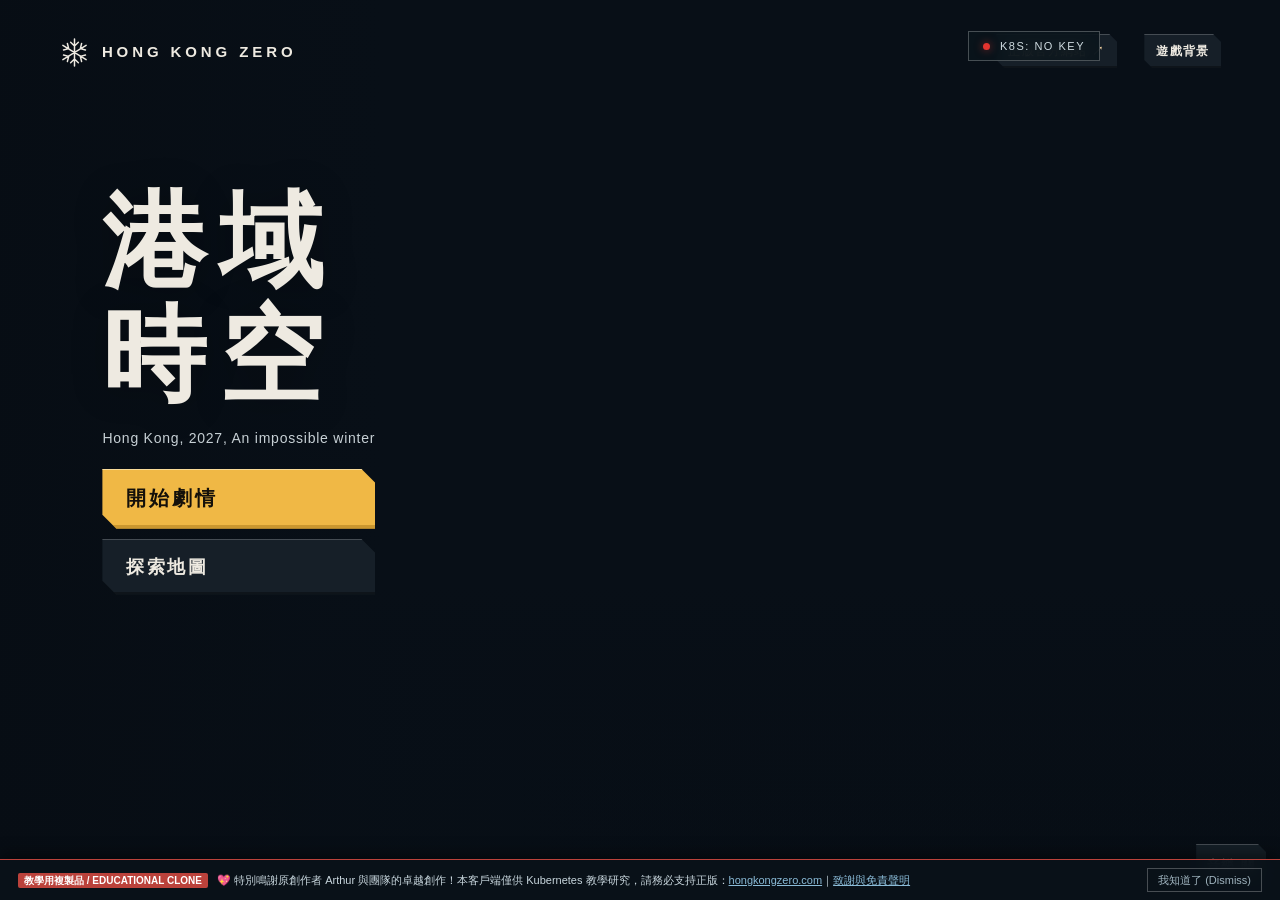
==== commit f1954c18: "docs: Add prominent links to original site hongkongzero.com across menu and overlay" ====
--- a/index.html
+++ b/index.html
@@ -912,7 +912,7 @@
 <canvas id="world" aria-label="港域時空：香港街區第一人稱 3D 動作遊戲"></canvas>
 <div id="vignette"></div><div id="grain"></div><div id="damage"></div><div id="incoming-direction" aria-hidden="true"><span>▲</span></div><div id="flash"></div>
 <section id="menu" class="screen">
- <header class="mast"><div class="brand"><span class="brand-mark"><svg class="snow-symbol" viewBox="0 0 48 48" aria-hidden="true"><path d="M24 3v42M6 13l36 22M6 35l36-22M18 8l6 6 6-6M18 40l6-6 6 6M7 20l8-2-2-8M41 28l-8 2 2 8M7 28l8 2-2 8M41 20l-8-2 2-8"/></svg></span> HONG KONG ZERO</div><div class="weather"><a class="game-about-link mast-about" href="about.html">遊戲背景</a></div></header>
+ <header class="mast"><div class="brand"><span class="brand-mark"><svg class="snow-symbol" viewBox="0 0 48 48" aria-hidden="true"><path d="M24 3v42M6 13l36 22M6 35l36-22M18 8l6 6 6-6M18 40l6-6 6 6M7 20l8-2-2-8M41 28l-8 2 2 8M7 28l8 2-2 8M41 20l-8-2 2-8"/></svg></span> HONG KONG ZERO</div><div class="weather"><a class="game-about-link mast-about" href="https://hongkongzero.com/" target="_blank" rel="noopener" style="color: #f2d0a0; text-decoration: none; margin-right: 14px; font-weight: 500;">正版官方網站 ↗</a><a class="game-about-link mast-about" href="about.html">遊戲背景</a></div></header>
  <main class="title-block"><h1>港域<span>時空</span></h1><p class="intro menu-setting">Hong Kong, 2027, An impossible winter</p><div class="menu-actions"><button id="start" class="primary">開始劇情 <span><svg class="arrow-symbol" viewBox="0 0 24 24" aria-hidden="true"><path d="M5 19L19 5M6 5h13v13"/></svg></span></button><button id="coop-open" class="secondary mp-cta" hidden><span class="mp-cta-text"><span class="mp-cta-title">多人模式<small class="status-tag">測試版</small></span><span class="mp-cta-sub">合作 · 對戰<span class="mp-cta-live" hidden><i aria-hidden="true"></i><span class="mp-cta-count"></span></span></span></span><span><svg class="arrow-symbol" viewBox="0 0 24 24" aria-hidden="true"><path d="M5 19L19 5M6 5h13v13"/></svg></span></button><button id="explore" class="secondary">探索地圖 <span>→</span></button></div><p id="inapp-hint" hidden><button type="button" data-open>在瀏覽器開啟，可橫向遊玩 ›</button> <button type="button" data-close aria-label="關閉提示">×</button></p><div id="coop" class="coop-panel" hidden>
   <div id="coop-entry" class="coop-entry"><div class="eyebrow"><span class="red-line"></span> CO-OP</div><h2 class="coop-title">多人合作 <small class="status-tag">測試版</small></h2>
    <label class="coop-field" for="coop-name">名字</label><input id="coop-name" class="coop-input" maxlength="12" placeholder="玩家" autocomplete="nickname">
--- a/k8s-overlay.css
+++ b/k8s-overlay.css
@@ -203,3 +203,57 @@
   background: #f1b748;
   box-shadow: 0 0 8px rgba(241, 183, 72, 0.6);
 }
+
+/* Educational Disclaimer Banner */
+#k8s-disclaimer-banner {
+  position: fixed;
+  bottom: 0;
+  left: 0;
+  right: 0;
+  z-index: 99998;
+  background: rgba(10, 18, 25, 0.96);
+  border-top: 1px solid #bb423b;
+  color: #c9d7de;
+  font-size: 11px;
+  line-height: 1.5;
+  padding: 8px 18px;
+  display: flex;
+  align-items: center;
+  justify-content: space-between;
+  gap: 12px;
+  box-shadow: 0 -4px 16px rgba(0, 0, 0, 0.5);
+  backdrop-filter: blur(8px);
+  pointer-events: auto;
+}
+
+#k8s-disclaimer-banner a {
+  color: #8bbcd8;
+  text-decoration: underline;
+}
+
+#k8s-disclaimer-banner .disclaimer-tag {
+  background: #bb423b;
+  color: #fff;
+  font-weight: bold;
+  padding: 2px 6px;
+  font-size: 10px;
+  border-radius: 2px;
+  margin-right: 6px;
+  white-space: nowrap;
+}
+
+#k8s-disclaimer-banner .disclaimer-dismiss {
+  background: transparent;
+  border: 1px solid rgba(255, 255, 255, 0.25);
+  color: #a0b4bf;
+  padding: 3px 10px;
+  font-size: 11px;
+  cursor: pointer;
+  white-space: nowrap;
+}
+
+#k8s-disclaimer-banner .disclaimer-dismiss:hover {
+  background: rgba(255, 255, 255, 0.1);
+  color: #ffffff;
+}
+
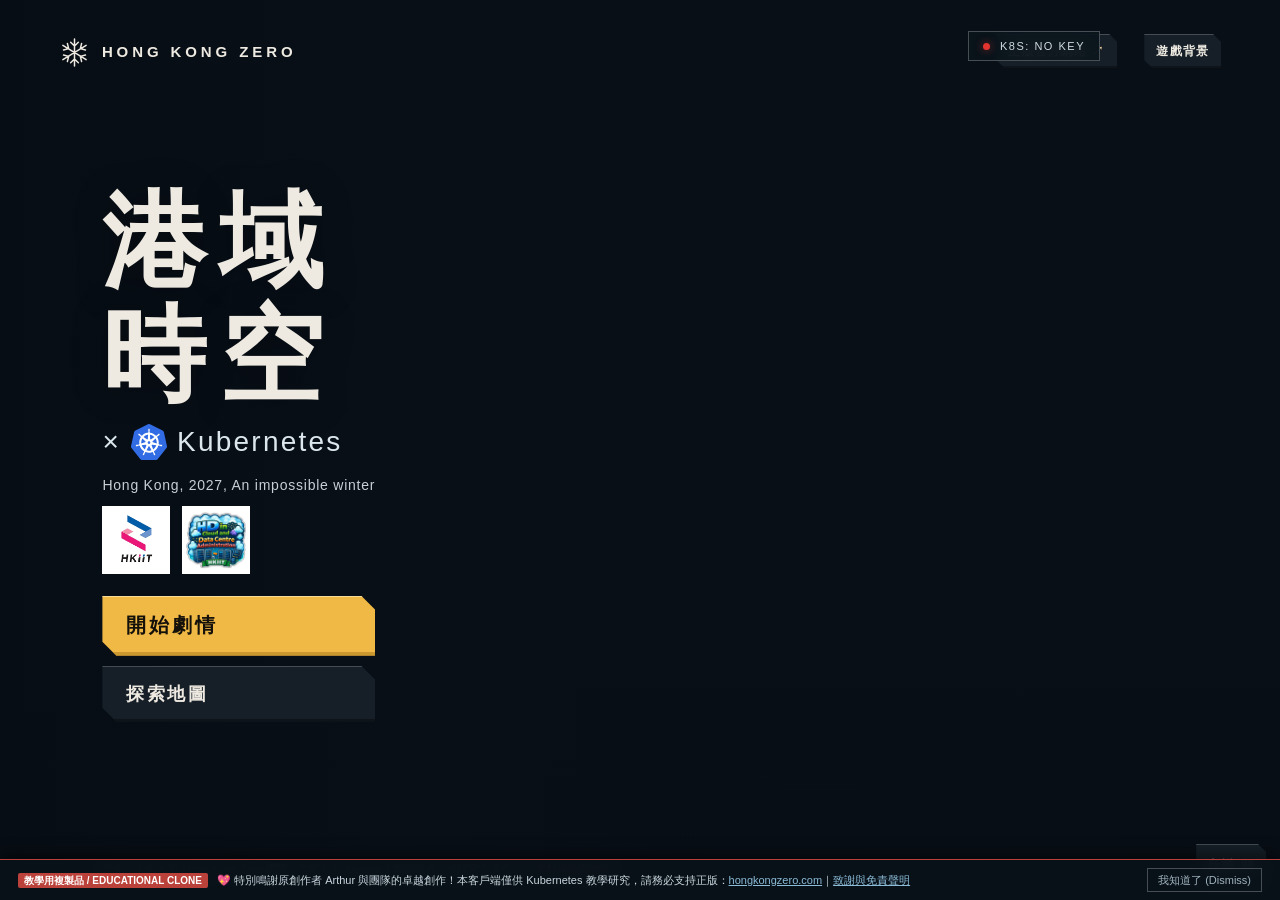
==== commit 8f207e6b: "docs: credit original HK Zero and preserve Kubernetes branding Co-authored-by: Copilot <223556219+Co" ====
--- a/index.html
+++ b/index.html
@@ -2,14 +2,12 @@
 <html lang="zh-Hant">
 <head>
 <meta charset="UTF-8"><meta name="viewport" content="width=device-width,initial-scale=1,viewport-fit=cover">
-<meta name="theme-color" content="#101619"><link rel="icon" href="assets/icons/favicon.svg" type="image/svg+xml"><link rel="icon" href="assets/icons/favicon-32.png" sizes="32x32" type="image/png"><link rel="apple-touch-icon" href="assets/icons/apple-touch-icon.png"><title>港域時空 HONG KONG ZERO｜白夜銅鑼灣 Whiteout Causewaybay・逆火尖沙咀・風滿彌敦道</title>
-<meta name="description" content="港域時空 Hong Kong Zero 是免費香港實景第一人稱射擊網頁遊戲，收錄《白夜銅鑼灣 Whiteout Causewaybay》、《逆火尖沙咀 Counterfire Tsim Sha Tsui》與《風滿彌敦道 Gale Nathan Road》。在 SOGO、電車軌、維港及旺角街區探索、完成任務，或自由雪夜漫遊。支援電腦與手機瀏覽器，無需安裝。">
-<link rel="canonical" href="https://hongkongzero.com/">
+<meta name="theme-color" content="#101619"><link rel="icon" href="assets/icons/favicon.svg" type="image/svg+xml"><link rel="icon" href="assets/icons/favicon-32.png" sizes="32x32" type="image/png"><link rel="apple-touch-icon" href="assets/icons/apple-touch-icon.png"><title>港域時空 × Kubernetes｜Hong Kong Zero</title>
+<meta name="description" content="原作：Arthur 與 Hong Kong Zero 團隊。本網站為非官方 Kubernetes 教學改作；官方原作請見 hongkongzero.com。">
 <meta property="og:type" content="website">
 <meta property="og:locale" content="zh_HK">
 <meta property="og:title" content="港域時空 HONG KONG ZERO">
-<meta property="og:description" content="港域時空 Hong Kong Zero 是免費香港實景第一人稱射擊網頁遊戲，收錄《白夜銅鑼灣 Whiteout Causewaybay》、《逆火尖沙咀 Counterfire Tsim Sha Tsui》與《風滿彌敦道 Gale Nathan Road》。在 SOGO、電車軌、維港及旺角街區探索、完成任務，或自由雪夜漫遊。支援電腦與手機瀏覽器，無需安裝。">
-<meta property="og:url" content="https://hongkongzero.com/">
+<meta property="og:description" content="原作：Arthur 與 Hong Kong Zero 團隊。本網站為非官方 Kubernetes 教學改作；官方原作請見 hongkongzero.com。">
 <meta property="og:image" content="https://hongkongzero.com/assets/illustrations/og-hong-kong-zero-v3.jpg">
 <meta property="og:image:width" content="1200">
 <meta property="og:image:height" content="630">
@@ -17,7 +15,7 @@
 <meta property="og:image:alt" content="港域時空 HONG KONG ZERO：大雪中駛向銅鑼灣的電車與夜街">
 <meta name="twitter:card" content="summary_large_image">
 <meta name="twitter:title" content="港域時空 HONG KONG ZERO">
-<meta name="twitter:description" content="港域時空 Hong Kong Zero 是免費香港實景第一人稱射擊網頁遊戲，收錄《白夜銅鑼灣 Whiteout Causewaybay》、《逆火尖沙咀 Counterfire Tsim Sha Tsui》與《風滿彌敦道 Gale Nathan Road》。在 SOGO、電車軌、維港及旺角街區探索、完成任務，或自由雪夜漫遊。支援電腦與手機瀏覽器，無需安裝。">
+<meta name="twitter:description" content="原作：Arthur 與 Hong Kong Zero 團隊。本網站為非官方 Kubernetes 教學改作；官方原作請見 hongkongzero.com。">
 <meta name="twitter:image" content="https://hongkongzero.com/assets/illustrations/og-hong-kong-zero-v3.jpg">
 
 <link rel="stylesheet" href="./k8s-overlay.css">
@@ -906,14 +904,14 @@
 body:has(.aid-layer:not([hidden]) .aid-ring:not([hidden])) #interaction{top:calc(58% + 120px)}body.touch-mode:has(.aid-layer:not([hidden]) .aid-ring:not([hidden])) #interaction{top:calc(48% + 104px)}
 body.aid-down .ammo-panel,body.aid-watching .ammo-panel,body.aid-down .fire-hint,body.aid-watching .fire-hint{opacity:.3}
 </style>
-<script type="application/ld+json">{"@context": "https://schema.org", "@type": "VideoGame", "name": "港域時空 HONG KONG ZERO", "alternateName": ["HONG KONG ZERO", "白夜銅鑼灣", "WHITEOUT", "白夜銅鑼灣 Whiteout Causewaybay", "逆火尖沙咀", "Counterfire Tsim Sha Tsui", "暴雪尖沙咀", "風滿彌敦道", "Gale Nathan Road", "白夜銅鑼灣 WHITEOUT", "Whiteout Causewaybay"], "url": "https://hongkongzero.com/", "image": "https://hongkongzero.com/assets/illustrations/og-hong-kong-zero-v3.jpg", "inLanguage": "zh-Hant", "gamePlatform": ["Web browser"], "genre": ["Action", "First-person shooter"], "isAccessibleForFree": true}</script>
 <script defer src="analytics.js" data-game="causewaybay-snow" data-maps="causeway-bay,tsim-sha-tsui,mong-kok" data-build-id="903606e3ec113f2d"></script></head>
 <body>
 <canvas id="world" aria-label="港域時空：香港街區第一人稱 3D 動作遊戲"></canvas>
 <div id="vignette"></div><div id="grain"></div><div id="damage"></div><div id="incoming-direction" aria-hidden="true"><span>▲</span></div><div id="flash"></div>
 <section id="menu" class="screen">
+ <p class="original-credit">原作：Arthur 與 Hong Kong Zero 團隊 · 非官方 Kubernetes 教學改作 · <a href="https://hongkongzero.com/" target="_blank" rel="noopener">遊玩官方原作 ↗</a> · <a href="credits.html">素材來源與致謝</a></p>
  <header class="mast"><div class="brand"><span class="brand-mark"><svg class="snow-symbol" viewBox="0 0 48 48" aria-hidden="true"><path d="M24 3v42M6 13l36 22M6 35l36-22M18 8l6 6 6-6M18 40l6-6 6 6M7 20l8-2-2-8M41 28l-8 2 2 8M7 28l8 2-2 8M41 20l-8-2 2-8"/></svg></span> HONG KONG ZERO</div><div class="weather"><a class="game-about-link mast-about" href="https://hongkongzero.com/" target="_blank" rel="noopener" style="color: #f2d0a0; text-decoration: none; margin-right: 14px; font-weight: 500;">正版官方網站 ↗</a><a class="game-about-link mast-about" href="about.html">遊戲背景</a></div></header>
- <main class="title-block"><h1>港域<span>時空</span></h1><p class="intro menu-setting">Hong Kong, 2027, An impossible winter</p><div class="menu-actions"><button id="start" class="primary">開始劇情 <span><svg class="arrow-symbol" viewBox="0 0 24 24" aria-hidden="true"><path d="M5 19L19 5M6 5h13v13"/></svg></span></button><button id="coop-open" class="secondary mp-cta" hidden><span class="mp-cta-text"><span class="mp-cta-title">多人模式<small class="status-tag">測試版</small></span><span class="mp-cta-sub">合作 · 對戰<span class="mp-cta-live" hidden><i aria-hidden="true"></i><span class="mp-cta-count"></span></span></span></span><span><svg class="arrow-symbol" viewBox="0 0 24 24" aria-hidden="true"><path d="M5 19L19 5M6 5h13v13"/></svg></span></button><button id="explore" class="secondary">探索地圖 <span>→</span></button></div><p id="inapp-hint" hidden><button type="button" data-open>在瀏覽器開啟，可橫向遊玩 ›</button> <button type="button" data-close aria-label="關閉提示">×</button></p><div id="coop" class="coop-panel" hidden>
+ <main class="title-block"><h1 aria-label="港域時空 × Kubernetes">港域<span>時空</span></h1><p class="k8s-identity" aria-hidden="true"><span>×</span><img src="assets/icons/kubernetes-logo.svg" alt="" width="36" height="36"> Kubernetes</p><p class="intro menu-setting">Hong Kong, 2027, An impossible winter</p><div class="partner-logos"><img src="assets/icons/hkiit-logo.png" alt="HKIIT" width="65" height="62"><img src="assets/icons/it114115-logo.png" alt="HD in Cloud and Data Centre Administration, HKIIT" width="62" height="62"></div><div class="menu-actions"><button id="start" class="primary">開始劇情 <span><svg class="arrow-symbol" viewBox="0 0 24 24" aria-hidden="true"><path d="M5 19L19 5M6 5h13v13"/></svg></span></button><button id="coop-open" class="secondary mp-cta" hidden><span class="mp-cta-text"><span class="mp-cta-title">多人模式<small class="status-tag">測試版</small></span><span class="mp-cta-sub">合作 · 對戰<span class="mp-cta-live" hidden><i aria-hidden="true"></i><span class="mp-cta-count"></span></span></span></span><span><svg class="arrow-symbol" viewBox="0 0 24 24" aria-hidden="true"><path d="M5 19L19 5M6 5h13v13"/></svg></span></button><button id="explore" class="secondary">探索地圖 <span>→</span></button></div><p id="inapp-hint" hidden><button type="button" data-open>在瀏覽器開啟，可橫向遊玩 ›</button> <button type="button" data-close aria-label="關閉提示">×</button></p><div id="coop" class="coop-panel" hidden>
   <div id="coop-entry" class="coop-entry"><div class="eyebrow"><span class="red-line"></span> CO-OP</div><h2 class="coop-title">多人合作 <small class="status-tag">測試版</small></h2>
    <label class="coop-field" for="coop-name">名字</label><input id="coop-name" class="coop-input" maxlength="12" placeholder="玩家" autocomplete="nickname">
    <button id="coop-create" class="primary" type="button">建立房間 <span><svg class="arrow-symbol" viewBox="0 0 24 24" aria-hidden="true"><path d="M5 19L19 5M6 5h13v13"/></svg></span></button>
@@ -956,7 +954,7 @@
 <div id="boot" role="status" aria-live="polite"><div class="boot-art" aria-hidden="true"></div><div class="boot-snow" aria-hidden="true"><i></i><i></i><i></i></div><div class="eyebrow boot-brand">HONG KONG ZERO</div><div class="boot-emblem" aria-hidden="true"><span><svg class="snow-symbol" viewBox="0 0 48 48" aria-hidden="true"><path d="M24 3v42M6 13l36 22M6 35l36-22M18 8l6 6 6-6M18 40l6-6 6 6M7 20l8-2-2-8M41 28l-8 2 2 8M7 28l8 2-2 8M41 20l-8-2 2-8"/></svg></span><i></i></div><div class="boot-panel"><div id="boot-story" class="boot-story" hidden aria-hidden="true"><small id="boot-story-title" hidden></small><div id="boot-story-text" class="boot-story-text"></div></div><div id="boot-district" class="boot-district" hidden><span id="boot-english"></span><strong id="boot-name"></strong></div><p>雪正在落下</p><div class="boot-status"><small id="boot-stage">正在準備街區…</small><span id="boot-percent" aria-hidden="true">0%</span></div><div class="boot-track" id="boot-progress" role="progressbar" aria-label="遊戲載入進度" aria-valuemin="0" aria-valuemax="100" aria-valuenow="0"><i></i></div><span class="boot-note">首次進入需要較長時間，請稍候</span><p id="boot-error" class="boot-error" role="alert" hidden></p><div class="boot-actions"><button id="boot-home" class="primary" type="button" hidden>返回主選單</button><button id="boot-cancel" class="boot-cancel" type="button" hidden>取消</button></div></div></div>
 <div id="error" hidden><h2>暫時未能開始遊戲</h2><p>請重新載入頁面。如仍未能進入，請更新瀏覽器，並確認已開啟硬體加速。</p><button id="error-reload" class="primary" type="button">重新載入</button></div>
 <div id="inapp-guide" hidden role="dialog" aria-modal="true" aria-labelledby="inapp-guide-steps"><div class="inapp-arrow" aria-hidden="true"><svg viewBox="0 0 24 24"><path d="M5 19L19 5M8 5h11v11"/></svg></div><div class="inapp-sheet"><p id="inapp-guide-steps" data-steps></p><button type="button" class="primary" data-copy>複製連結</button><input data-url readonly hidden aria-label="遊戲連結"><p data-status aria-live="polite"></p><button type="button" class="secondary" data-stay>留在這裏繼續玩</button></div></div>
-<script src="./k8s-bridge.js"></script>
+<script src="./k8s-bridge.js?v=20261001-phase-modal"></script>
 <script src="./assets/first-frame-cdad914c569c27de.js"></script><script type="module" src="./assets/boot-a0bd2531c604d71c.js"></script>
 
 </body></html>
--- a/k8s-overlay.css
+++ b/k8s-overlay.css
@@ -1,6 +1,81 @@
 /* ==========================================================================
    k8s-overlay.css: Kubernetes Grader Overlay & Terminal Styling for HK Zero
    ========================================================================== */
+
+#menu .k8s-identity {
+  display: flex;
+  align-items: center;
+  gap: 10px;
+  margin: 0 0 14px;
+  font-size: clamp(18px, 2.2vw, 28px);
+  letter-spacing: 0.08em;
+  color: #dce7ed;
+}
+
+#menu .k8s-identity img {
+  width: 36px;
+  height: 36px;
+}
+
+#menu .partner-logos {
+  display: flex;
+  align-items: center;
+  gap: 12px;
+  margin: -10px 0 22px;
+}
+
+#menu .partner-logos img {
+  display: block;
+  width: 68px;
+  height: 68px;
+  object-fit: contain;
+  background: #fff;
+  padding: 4px;
+}
+
+@media (max-height: 730px), (max-width: 800px) {
+  #menu .k8s-identity {
+    margin-bottom: 6px;
+  }
+
+  #menu .k8s-identity img {
+    width: 28px;
+    height: 28px;
+  }
+
+  #menu .partner-logos {
+    margin: -8px 0 14px;
+  }
+
+  #menu .partner-logos img {
+    width: 54px;
+    height: 54px;
+  }
+}
+
+#menu .original-credit {
+  position: absolute;
+  bottom: 12px;
+  left: 8%;
+  right: 8%;
+  z-index: 1;
+  font-size: 11px;
+  line-height: 1.5;
+  color: #dce7ed;
+  text-shadow: 0 2px 6px #000;
+}
+
+#menu .original-credit a {
+  color: #f2d0a0;
+}
+
+body.touch-mode #menu .original-credit {
+  position: relative;
+  bottom: auto;
+  left: auto;
+  right: auto;
+  margin: 0 5% 12px;
+}
 
 /* The Modal Backdrop for K8s Grading Overlay */
 #k8s-grader-overlay {
@@ -256,4 +331,3 @@
   background: rgba(255, 255, 255, 0.1);
   color: #ffffff;
 }
-
